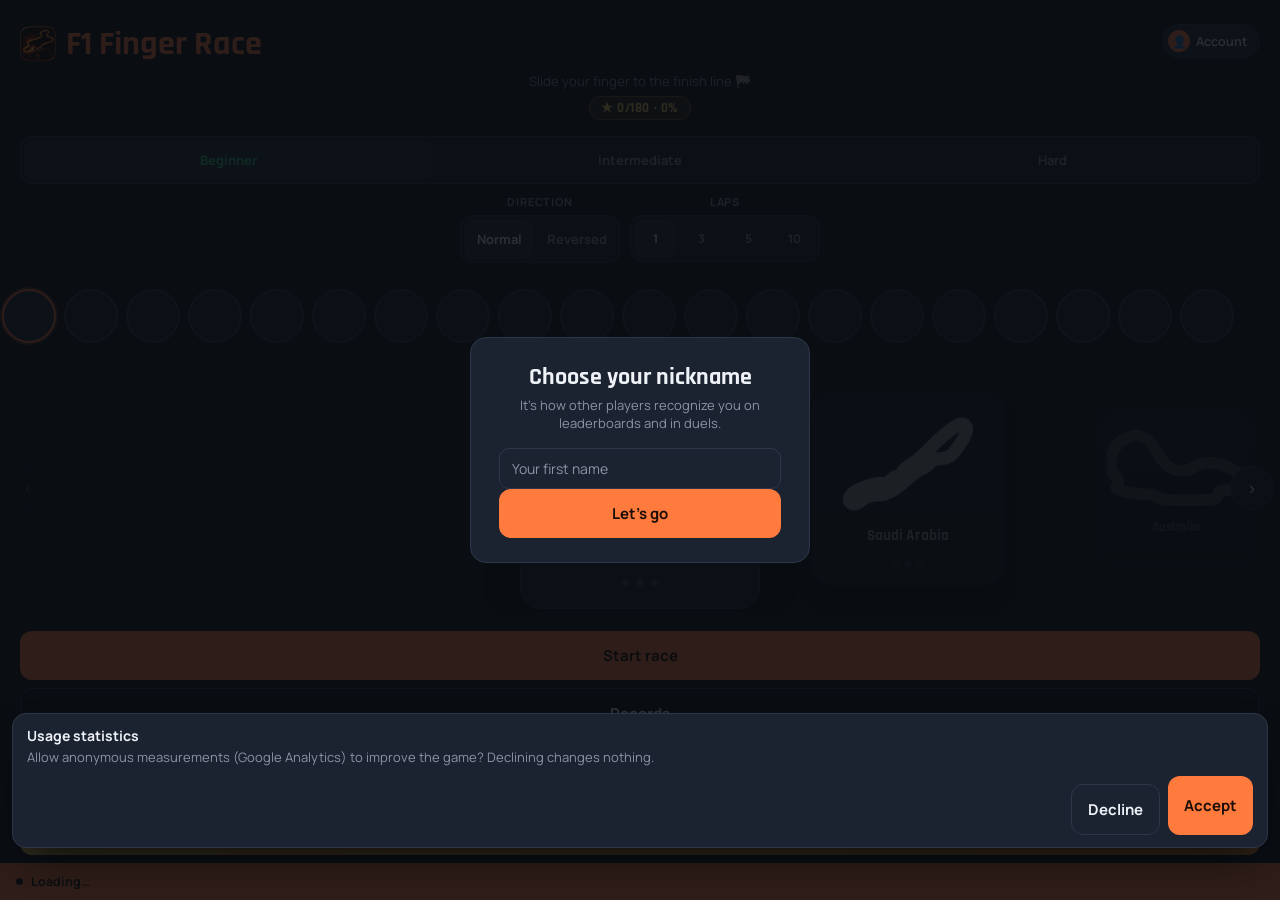
==== index.html @ 9915e4d9 "Add files via upload" ====
<!DOCTYPE html>
<html lang="fr">
<head>
<meta charset="utf-8">
<meta name="viewport" content="width=device-width, initial-scale=1, maximum-scale=1, user-scalable=no, viewport-fit=cover">
<title>F1 Finger Race – Trace les circuits au doigt sans sortir de la piste</title>
<meta name="description" content="Jeu de précision gratuit : trace 20 circuits de Grand Prix au doigt sans sortir de la piste, bats ton record, défie tes amis avec un fantôme et grimpe au classement de la semaine. Jouable dans le navigateur, installable comme une appli.">
<link rel="canonical" href="https://julien67890.github.io/F1-Finger-Race/">
<link rel="preconnect" href="https://fonts.googleapis.com">
<link rel="preconnect" href="https://fonts.gstatic.com" crossorigin>
<link rel="preconnect" href="https://www.gstatic.com">
<link rel="preconnect" href="https://firestore.googleapis.com">
<!-- Aperçus de lien (RCS/SMS, WhatsApp, iMessage, réseaux sociaux...) : sans ces balises, chaque
     appli devine elle-même une image, ce qui peut piocher une ancienne icône mise en cache
     ailleurs plutôt que la version actuelle. Le lien vers icon-512.png doit être une URL absolue
     (pas relative) : la plupart des crawlers de prévisualisation ignorent les chemins relatifs. -->
<meta property="og:title" content="F1 Finger Race">
<meta property="og:description" content="Trace les circuits F1 au doigt sans sortir de la piste. Défie tes amis !">
<meta property="og:image" content="https://julien67890.github.io/F1-Finger-Race/og-image.png">
<meta property="og:image:width" content="1200">
<meta property="og:image:height" content="630">
<meta property="og:url" content="https://julien67890.github.io/F1-Finger-Race/">
<meta property="og:type" content="website">
<meta name="twitter:card" content="summary_large_image">
<meta name="twitter:title" content="F1 Finger Race">
<meta name="twitter:description" content="Trace les circuits F1 au doigt sans sortir de la piste. Défie tes amis !">
<meta name="twitter:image" content="https://julien67890.github.io/F1-Finger-Race/og-image.png">
<script type="application/ld+json">
{"@context":"https://schema.org","@type":"VideoGame","name":"F1 Finger Race","url":"https://julien67890.github.io/F1-Finger-Race/","applicationCategory":"GameApplication","genre":["Arcade","Skill"],"operatingSystem":"Web, Android","gamePlatform":["Web browser","Android"],"inLanguage":["fr","en","es","pt","de","it","nl","ar","ja","zh","id"],"offers":{"@type":"Offer","price":"0","priceCurrency":"EUR"},"description":"Trace 20 circuits de Grand Prix au doigt sans sortir de la piste. Défis entre amis, fantôme, classement hebdomadaire.","image":"https://julien67890.github.io/F1-Finger-Race/og-image.png"}
</script>
<!-- Web App Manifest : permet d'installer le jeu ("Ajouter à l'écran d'accueil") pour qu'il
     se lance en plein écran, sans barre d'adresse ni barre de statut. Le fichier manifest.json
     et les deux icônes doivent être uploadés dans le même dossier que cette page. -->
<link rel="manifest" href="manifest.json">
<meta name="theme-color" content="#0e131a">
<link rel="icon" href="icon-192.png">
<link rel="apple-touch-icon" href="apple-touch-icon.png">
<meta name="mobile-web-app-capable" content="yes">
<meta name="apple-mobile-web-app-capable" content="yes">
<meta name="apple-mobile-web-app-status-bar-style" content="black-translucent">
<meta name="apple-mobile-web-app-title" content="F1 Finger Race">
<link rel="stylesheet" href="https://fonts.googleapis.com/css2?family=Rajdhani:wght@500;600;700&family=Manrope:wght@400;500;600;700&display=swap">
<!-- Les drapeaux des circuits sont des émojis Unicode (🇲🇨, 🇯🇵...), pas des images — sur
     Windows, Chrome/Edge n'a pas de police couleur pour ces émojis précis (Microsoft les exclut
     volontairement de Segoe UI Emoji) et affiche à la place les deux lettres du code pays
     ("MC", "JP"...) au lieu du drapeau. Android/iOS/macOS ont cette police et affichent le vrai
     drapeau normalement. Ce polyfill détecte ce cas précis et ne charge une police de secours
     (juste les drapeaux, ~77 Ko) que sur les navigateurs qui en ont besoin — rien n'est
     téléchargé en plus pour les autres. -->
<script type="module">
  import { polyfillCountryFlagEmojis } from "https://cdn.jsdelivr.net/npm/country-flag-emoji-polyfill@0.1.10/dist/index.mjs";
  polyfillCountryFlagEmojis();
</script>
<link rel="stylesheet" href="app.css">
</head>
<body>

<div id="app">
  <section id="screenMenu" class="screen menu-screen">
    <div class="menu-head">
      <div class="menu-head-top">
        <div class="menu-head-titles">
          <img class="app-logo" src="icon-192.png" alt="F1 Finger Race" width="36" height="36">
          <h1>F1 Finger Race</h1>
        </div>
        <button class="account-chip" id="accountChip" type="button" title="Mon compte" data-i18n-title="account_title">
          <span class="account-avatar" id="accountAvatar">👤</span>
          <span class="account-name" id="accountChipName">Compte</span>
        </button>
      </div>
      <p class="lede" data-i18n-html="slogan">Glisse ton doigt jusqu’à la ligne d’arrivée <span class="lede-icon">🏁</span></p>
      <div class="notif-stack" id="notifStack" hidden></div>
      <div class="progress-row">
        <span class="progress-chip" id="completionChip">★ 0/180 · 0 %</span>
        <span class="progress-chip streak" id="streakChip" hidden></span>
      </div>

      <div class="difficulty-picker">
        <div class="seg" id="difficultySeg">
          <button class="seg-btn active" data-diff="debutant" data-i18n="diff_debutant">Débutant</button>
          <button class="seg-btn" data-diff="intermediaire" data-i18n="diff_intermediaire">Intermédiaire</button>
          <button class="seg-btn" data-diff="difficile" data-i18n="diff_difficile">Difficile</button>
        </div>
      </div>

      <div class="settings-row">
        <div class="difficulty-picker">
          <span class="difficulty-label" data-i18n="label_sens">Sens</span>
          <div class="seg" id="directionSeg">
            <button class="seg-btn active" data-dir="normal" data-i18n="dir_normal">Normal</button>
            <button class="seg-btn" data-dir="inverse" data-i18n="dir_inverse">Inversé</button>
          </div>
        </div>
        <div class="difficulty-picker laps-picker">
          <span class="difficulty-label" data-i18n="label_tours">Tours</span>
          <div class="seg" id="lapsSeg">
            <button class="seg-btn active" data-laps="1">1</button>
            <button class="seg-btn" data-laps="3">3</button>
            <button class="seg-btn" data-laps="5">5</button>
            <button class="seg-btn" data-laps="10">10</button>
          </div>
        </div>
      </div>
    </div>

    <div class="flag-rail" id="flagRail"></div>

    <div class="carousel-wrap">
      <button class="carousel-nav prev" id="navPrev">&#8249;</button>
      <div class="carousel-viewport" id="carouselViewport">
        <div class="carousel-track" id="carouselTrack"></div>
      </div>
      <button class="carousel-nav next" id="navNext">&#8250;</button>
    </div>

    <div class="menu-foot">
      <button class="cta" id="launchBtn" data-i18n="launch_race">Lancer la course</button>
      <button class="cta ghost" id="historyBtn" data-i18n="records_btn">Records</button>
      <button class="cta ghost" id="challengeBtn" title="Voir mes défis" data-i18n="challenges_btn" data-i18n-title="challenges_title_attr">Défis</button>
      <button class="cta daily" id="dailyBtn" data-i18n="daily_btn">🗓️ Défi du jour</button>
    </div>

    <div class="live-ticker" id="liveTicker">
      <span class="ticker-dot"></span>
      <span class="ticker-text" id="tickerText"><span class="ticker-text-inner" id="tickerTextInner" data-i18n="ticker_loading">Chargement…</span></span>
    </div>

    <div class="overlay" id="dailyOverlay">
      <div class="result-card">
        <h2 data-i18n="daily_title">Défi du jour</h2>
        <div class="sub" id="dailySub"></div>
        <div class="best-note" id="dailyDone" hidden></div>
        <button class="cta" id="dailyPlayBtn" data-i18n="daily_play_btn">Jouer ma tentative</button>
        <div class="history-list">
          <div class="history-title" data-i18n="daily_leaderboard_title">Classement du jour</div>
          <div id="dailyLeaderboardList"></div>
        </div>
        <button class="cta ghost" id="closeDailyBtn" data-i18n="close">Fermer</button>
      </div>
    </div>

    <div class="overlay" id="historyOverlay">
      <div class="result-card">
        <h2 id="historyTitle" data-i18n="history_title">Historique</h2>
        <div class="sub" id="historySub"></div>
        <div class="history-list" id="menuHistoryList"></div>
        <div class="history-list" id="leaderboardSection">
          <div class="history-title" data-i18n="leaderboard_title">Meilleur temps</div>
          <div id="leaderboardList"></div>
        </div>
        <div class="history-list" id="championsSection">
          <div class="history-title" data-i18n="champions_title">Meilleurs joueurs</div>
          <div id="championsList"></div>
        </div>
        <button class="cta ghost" id="closeHistoryBtn" data-i18n="close">Fermer</button>
      </div>
    </div>
  </section>

  <section id="screenDuel" class="screen duel-screen" hidden>
    <div class="duel-screen-head">
      <button class="hud-btn" id="duelBackBtn" title="Retour au menu" data-i18n-title="back_to_menu_title">&larr;</button>
      <h2 data-i18n="challenges_btn">Défis</h2>
    </div>

    <div class="duel-screen-body">
      <div class="duel-panel" id="duelPanel" hidden>
        <div class="duel-panel-head">
          <span class="duel-flag" id="duelFlag"></span>
          <div>
            <div class="duel-title" id="duelTitle"></div>
            <div class="duel-sub" id="duelSub"></div>
            <span class="duel-tag" id="duelTag"></span>
          </div>
          <button class="duel-close" id="duelCloseBtn" type="button" title="Quitter ce défi" data-i18n-title="duel_quit_title">✕</button>
        </div>
        <div class="duel-participants" id="duelParticipants"></div>
        <button class="cta duel-play-btn" id="duelPlayBtn" type="button" data-i18n="launch_race">Lancer la course</button>
        <button class="cta duel-play-btn" id="duelRematchBtn" type="button" hidden>Relancer un défi</button>
        <div class="duel-actions">
          <button class="cta ghost small" id="duelCopyBtn" type="button" data-i18n="duel_share_btn">Partager le défi</button>
          <button class="cta ghost small" id="duelDeleteBtn" type="button" hidden data-i18n="duel_delete_btn">🗑️ Supprimer</button>
          <button class="cta ghost small" id="duelReplayBtn" type="button" hidden data-i18n="duel_replay_btn">Revoir en fantôme</button>
          <button class="cta ghost small" id="duelRefreshBtn" type="button" title="Recharger ce défi" data-i18n-title="duel_refresh_title" data-i18n="duel_refresh_btn">🔄 Actualiser</button>
        </div>
        <div class="duel-link-fallback" id="duelLinkFallback" hidden>
          <input type="text" id="duelLinkInput" readonly>
        </div>
      </div>

      <div class="duel-empty" id="duelEmpty">
        <p class="duel-empty-text" id="duelEmptyText"></p>
        <button class="cta" id="duelCreateBtn" type="button" data-i18n="duel_create_friend">Défier un ami sur ce circuit</button>
        <button class="cta ghost" id="duelCreatePublicBtn" type="button" data-i18n="duel_create_public">Défier un adversaire (public)</button>
        <p class="duel-empty-sub" data-i18n="duel_empty_sub">« Défier un ami » : lien privé à partager toi-même. « Défier un adversaire » : visible de tous les joueurs sur ce circuit, n'importe qui peut le relever.</p>
      </div>

      <div class="duel-history" id="publicDuelSection" hidden>
        <div class="duel-history-title-row">
          <div class="duel-history-title section-public" data-i18n="public_duels_title">🌍 Défis publics</div>
          <div class="duel-history-filters">
            <select class="public-duel-filter" id="publicDuelFilter"></select>
            <select class="public-duel-filter" id="publicDuelStatusFilter">
              <option value="open" data-i18n="filter_open">Ouverts</option>
              <option value="done" data-i18n="filter_done">Déjà réalisés</option>
              <option value="all" data-i18n="filter_all">Tous</option>
            </select>
          </div>
        </div>
        <div id="publicDuelList"></div>
      </div>

      <div class="duel-history" id="duelToPlaySection" hidden>
        <div class="duel-history-title section-toplay" data-i18n="duels_toplay_title">⏳ Défis à relever</div>
        <div id="duelToPlayList"></div>
      </div>

      <div class="duel-history" id="duelHistorySection" hidden>
        <div class="duel-history-title section-done" data-i18n="duels_done_title">✅ Défis réalisés</div>
        <div id="duelHistoryList"></div>
      </div>
    </div>
  </section>

  <section id="screenRace" class="screen race-screen" hidden>
    <canvas id="view"></canvas>
    <canvas id="mask" style="display:none;"></canvas>

    <div class="race-hud" id="raceHud">
      <button class="hud-btn" id="backBtn" title="Retour au menu" data-i18n-title="back_to_menu_title">&larr;</button>
      <div class="hud-chip" id="hudCountryChip"></div>
      <div class="hud-chip" id="hudTime">0.00 s</div>
      <div class="hud-chip" id="hudPenChip">+0.00 s</div>
      <div class="hud-chip" id="hudLapChip" hidden></div>
    </div>

    <div class="start-hint" id="startHint" data-i18n-html="start_hint_html">👆 Pose le doigt sur la ligne <strong>DÉPART / ARRIVÉE</strong> et reste immobile jusqu’à ce que les feux s’éteignent</div>

    <div class="flash" id="flash"></div>
    <div class="banner" id="banner"></div>
    <div class="split-flash" id="splitFlash"></div>

    <div class="lights" id="lights">
      <div class="light"></div><div class="light"></div><div class="light"></div><div class="light"></div><div class="light"></div>
    </div>

    <div class="overlay" id="overlay">
      <div class="result-card">
        <h2 id="resultTitle">Résultat</h2>
        <div class="sub" id="resultSub"></div>
        <div id="resultBody"></div>
        <div class="best-note" id="bestNote"></div>
        <button class="cta ghost" id="viewRunBtn" hidden data-i18n="view_run_btn">Voir ma course</button>
        <div class="duel-panel duel-result-panel" id="duelResultPanel" hidden>
          <div class="duel-verdict" id="duelResultVerdict" hidden></div>
          <div class="duel-participants" id="duelResultParticipants"></div>
          <div class="duel-actions">
            <button class="cta ghost small" id="duelResultCopyBtn" type="button" data-i18n="duel_share_result_btn">Partager le résultat</button>
            <button class="cta ghost small" id="duelResultReplayBtn" type="button" hidden data-i18n="duel_replay_btn">Revoir en fantôme</button>
          </div>
        </div>
        <button class="cta ghost" id="challengeResultBtn" hidden data-i18n="challenge_result_btn">Défier un ami avec ce temps</button>
        <div class="history-list" id="historyList" hidden></div>
        <button class="cta" id="retryBtn" data-i18n="retry_btn">Recommencer</button>
        <button class="cta ghost" id="menuBtn">Changer de circuit</button>
      </div>
    </div>

    <button class="hud-btn review-back" id="reviewBackBtn" title="Retour au résultat" hidden data-i18n-title="review_back_title">&larr;</button>

    <div class="replay-hud" id="replayHud" hidden>
      <div class="replay-title" id="replayTitle">Rejeu du défi</div>
      <div class="replay-scroll" id="replayScroll">
        <div id="replayRows"></div>
      </div>
      <button class="cta ghost" id="replayAgainBtn" type="button" data-i18n="replay_again_btn">🔁 Rejouer la lecture</button>
      <button class="cta ghost" id="replayCloseBtn" type="button" data-i18n="replay_close_btn">Fermer le rejeu</button>
    </div>
    <div id="replayCars"></div>
  </section>

  <!-- Porte d'entrée pseudo : affichée une seule fois, au tout premier lancement (aucun pseudo
       en localStorage et pas de session déjà connectée), pour ne plus avoir de courses
       enregistrées sous "Joueur" par défaut. Volontairement minimale (juste un pseudo, pas de
       compte complet) et sans bouton de fermeture : contrairement aux autres overlays, elle ne
       se ferme que par une saisie valide (voir confirmPseudoGate()) ou si l'utilisateur s'avère
       déjà connecté (voir le écouteur onAuthStateChanged). -->
  <div class="overlay" id="pseudoGateOverlay">
    <div class="result-card">
      <h2 data-i18n="pseudo_gate_title">Choisis ton pseudo</h2>
      <div class="sub" data-i18n="pseudo_gate_body">Il sert à te reconnaître dans les classements et les défis entre amis.</div>
      <div class="player-name-row">
        <input type="text" id="pseudoGateInput" placeholder="Ton prénom" maxlength="18" autocomplete="off" data-i18n-placeholder="placeholder_firstname">
      </div>
      <button class="cta" id="pseudoGateConfirmBtn" type="button" data-i18n="pseudo_gate_confirm_btn">C'est parti</button>
    </div>
  </div>

  <div class="overlay" id="accountOverlay">
    <div class="result-card">
      <h2 data-i18n="account_title">Mon compte</h2>

      <button class="cta ghost" id="accountLangBtn" type="button">🌐 <span data-i18n="choose_language">Choisir la langue</span></button>
      <button class="cta ghost" id="settingsBtn" type="button">⚙️ <span data-i18n="settings_btn">Réglages</span></button>
      <button class="cta ghost" id="installBtn" type="button" hidden data-i18n="install_btn">📲 Installer l’application</button>

      <div id="accountSignedOut">
        <div class="sub" data-i18n="account_intro">Ton prénom sert au classement dans les défis entre amis. Connecte-toi pour le retrouver sur tous tes appareils.</div>
        <div class="player-name-row">
          <input type="text" id="playerNameInput" placeholder="Ton prénom" maxlength="18" autocomplete="off" data-i18n-placeholder="placeholder_firstname">
        </div>

        <div class="account-auth">
          <button class="cta ghost" id="googleSignInBtn" type="button" data-i18n="google_signin">🔵 Continuer avec Google</button>
          <div class="account-divider"><span data-i18n="or_email">ou par e-mail</span></div>
          <input type="email" id="authEmailInput" class="account-input" placeholder="E-mail" autocomplete="email" data-i18n-placeholder="placeholder_email">
          <input type="password" id="authPasswordInput" class="account-input" placeholder="Mot de passe (6 caractères min.)" autocomplete="current-password" data-i18n-placeholder="placeholder_password">
          <div class="account-auth-buttons">
            <button class="cta ghost small" id="emailSignInBtn" type="button" data-i18n="signin_btn">Se connecter</button>
            <button class="cta ghost small" id="emailSignUpBtn" type="button" data-i18n="signup_btn">Créer un compte</button>
          </div>
          <div class="account-auth-error" id="accountAuthError" hidden></div>
        </div>
      </div>

      <div id="accountSignedIn" hidden>
        <div class="account-signed-in-row">
          <div class="account-avatar-lg" id="accountAvatarLg"></div>
          <div class="account-signed-in-text">
            <div class="account-signed-in-name" id="accountSignedInName"></div>
            <div class="account-signed-in-email" id="accountSignedInEmail"></div>
          </div>
        </div>
        <div class="account-pseudo-row">
          <input type="text" id="pseudoInput" class="account-input" placeholder="Pseudo affiché dans les défis" maxlength="18" autocomplete="off" data-i18n-placeholder="placeholder_pseudo">
          <button class="cta ghost small" id="savePseudoBtn" type="button" data-i18n="save_pseudo_btn">Enregistrer le pseudo</button>
        </div>
        <button class="cta ghost" id="signOutBtn" type="button" data-i18n="signout_btn">Se déconnecter</button>
      </div>

      <!-- Exigence du Play Store (et du RGPD) : la politique de confidentialité doit être
           atteignable depuis l'appli elle-même, pas seulement via une URL connue de Julien.
           privacy.html est déployé à côté de index.html, d'où le lien relatif. -->
      <button class="cta" id="closeAccountBtn" data-i18n="close">Fermer</button>

      <a class="account-privacy-link" id="privacyPolicyLink" href="privacy.html" target="_blank" rel="noopener" data-i18n="privacy_policy_link">Politique de confidentialité</a>
    </div>
  </div>

  <div class="overlay" id="settingsOverlay">
    <div class="result-card">
      <h2 data-i18n="settings_title">Réglages</h2>
      <label class="setting-row"><span data-i18n="settings_sound">Sons et moteur</span><input type="checkbox" id="set_sound" class="switch"></label>
      <label class="setting-row"><span data-i18n="settings_vibration">Vibrations</span><input type="checkbox" id="set_vibration" class="switch"></label>
      <label class="setting-row"><span data-i18n="settings_lefty">Mode gaucher (HUD inversé)</span><input type="checkbox" id="set_lefty" class="switch"></label>
      <button class="cta" id="closeSettingsBtn" data-i18n="close">Fermer</button>
    </div>
  </div>

  <div class="consent-banner" id="consentBanner" hidden>
    <div class="consent-text"><strong data-i18n="consent_title">Statistiques d’utilisation</strong><span data-i18n="consent_body">Autoriser des mesures anonymes (Google Analytics) pour améliorer le jeu ? Refuser ne limite rien.</span></div>
    <div class="consent-actions">
      <button class="cta ghost small" id="consentDecline" type="button" data-i18n="consent_decline">Refuser</button>
      <button class="cta small" id="consentAccept" type="button" data-i18n="consent_accept">Accepter</button>
    </div>
  </div>

  <div class="toast" id="toast"></div>
  <div class="finish-flag" id="finishFlag"></div>

  <div class="overlay" id="langOverlay">
    <div class="result-card">
      <h2 data-i18n="choose_language">Choisir la langue</h2>
      <div class="lang-list" id="langList"></div>
      <button class="cta ghost" id="closeLangBtn" data-i18n="close">Fermer</button>
    </div>
  </div>
</div>

<div class="car-sprite" id="carSprite">
  <div class="body"></div>
  <div class="glass"></div>
</div>

<div class="car-sprite ghost-sprite" id="ghostSprite">
  <div class="body"></div>
  <div class="glass"></div>
</div>

<div class="next-cp-pulse" id="nextCpPulse"></div>

<!-- Firebase (compte + défis partagés) — SDK "compat" pour rester en scripts classiques,
     sans étape de build. Chargé avant le script du jeu : firebase.initializeApp() a déjà
     tourné quand le script principal s'exécute. Si un bloqueur de script ou une coupure
     réseau empêche ce chargement, le jeu continue de fonctionner en solo (voir plus bas :
     tout ce qui touche à Firebase vérifie sa présence avant de s'en servir). -->
<script src="https://www.gstatic.com/firebasejs/10.14.1/firebase-app-compat.js"></script>
<script src="https://www.gstatic.com/firebasejs/10.14.1/firebase-auth-compat.js"></script>
<script src="https://www.gstatic.com/firebasejs/10.14.1/firebase-firestore-compat.js"></script>
<script src="https://www.gstatic.com/firebasejs/10.14.1/firebase-analytics-compat.js"></script>
<script src="https://www.gstatic.com/firebasejs/10.14.1/firebase-app-check-compat.js"></script>
<script>
  if (typeof firebase !== 'undefined') {
    firebase.initializeApp({
      apiKey: "AIzaSyDizcAQw5w2d-C7WBEiGz2x4M_AzrSuMC4",
      authDomain: "f1-finger-race.firebaseapp.com",
      projectId: "f1-finger-race",
      storageBucket: "f1-finger-race.firebasestorage.app",
      messagingSenderId: "268367210331",
      appId: "1:268367210331:web:5ee262b17201477b2f5c7e",
      measurementId: "G-0WPB9KXWZQ"
    });
    // App Check : chaque requête Firestore doit être signée par un jeton reCAPTCHA v3 obtenu
    // par CE site — les scripts lancés depuis la console ou les appels REST bruts sont refusés
    // dès que l'application ("Enforce") est activée dans la console Firebase. Tant que la clé
    // ci-dessous vaut le texte de remplacement, App Check reste inactif et tout fonctionne
    // comme avant (voir A-FAIRE.txt, étape 3).
    const APP_CHECK_SITE_KEY = 'REMPLACER_PAR_LA_CLE_SITE_RECAPTCHA_V3';
    try {
      if (typeof firebase.appCheck === 'function' && APP_CHECK_SITE_KEY.indexOf('REMPLACER') === -1) {
        firebase.appCheck().activate(new firebase.appCheck.ReCaptchaV3Provider(APP_CHECK_SITE_KEY), true);
        console.log('[F1 Finger Race] App Check actif.');
      } else {
        // Tant que la clé n'est pas renseignée, Firestore reste ouvert aux appels REST bruts et
        // aux scripts lancés depuis la console : n'importe qui peut écrire un temps fantaisiste
        // dans le classement. Ce n'est pas un bug du code, mais une étape de configuration
        // restée en plan — d'où cet avertissement bien visible plutôt qu'un silence total.
        console.warn('[F1 Finger Race] App Check INACTIF : APP_CHECK_SITE_KEY n\'est pas renseignée. ' +
          'Le classement partagé n\'est pas protégé contre les écritures hors application.');
      }
    } catch (e) {
      console.error('Firebase App Check : activation impossible', e);
    }
    // Analytics n'est PLUS démarré ici : il ne l'est qu'après le consentement du joueur (voir
    // la bannière #consentBanner et initAnalyticsIfConsented() dans le script principal).
  }
</script>

<script>
(function () {
  "use strict";

  // Étiquette de build : change à chaque envoi. Utile pour vérifier depuis F12 > Console que
  // le navigateur charge bien la dernière version du fichier, et pas une copie en cache.
  const BUILD_TAG = '2026-09-05-features';
  console.log('[F1 Finger Race] build ' + BUILD_TAG);

  const PENALTY_SECONDS = 2;      // pénalité fixe par sortie de piste
  const OFF_TRACK_FACTOR = 2;     // + chaque seconde passée hors piste compte double
  // Effet "caravane" demandé par Julien : la voiture suit le doigt avec un léger retard
  // constant au lieu de coller pile dessus (CARAVAN_LAG_MS), et se détache complètement du
  // doigt — reste immobile — pendant PENALTY_SECONDS à chaque sortie de piste, avant un court
  // rattrapage en douceur (CARAVAN_CATCHUP_MS) vers sa position "à la remorque" habituelle.
  // Ça ne touche QUE l'affichage : le tracé enregistré (telemetry/offFlags), la détection de
  // sortie de piste et le calcul du temps de pénalité (penaltyTotal()) sont inchangés — la
  // voiture peut sembler "en retard" à l'écran, le chrono et l'anti-triche suivent toujours le
  // doigt en temps réel.
  const CARAVAN_LAG_MS = 180;
  const CARAVAN_CATCHUP_MS = 280;
  const SAMPLE_STEP = 3;          // unités logiques entre deux tests hors-piste sur un segment
  const MAX_CONTENT_CSS_W = 430;  // largeur CSS max du circuit : même difficulté physique sur tablette
  const RACES_COL = 'races_v2';
  const RECORD_EVENTS_COL = 'record_events_v2';
  const DAILY_COL = 'daily';
  const CHAMPIONS_COL = 'weekly_champions';
  // Un seul document permanent désormais (Julien : plus de remise à zéro hebdomadaire) — le
  // nom du champ et de la collection garde son nom historique "weekly_champions" pour éviter
  // de toucher aux règles Firestore plus que nécessaire, mais il n'y a plus qu'UN document,
  // jamais recréé par semaine.
  const CHAMPIONS_DOC_ID = 'global';
  // Réglages de consommation du quota Firestore (plan gratuit : 50 000 lectures/jour partagées
  // par TOUS les joueurs). Aucun n'est perceptible par le joueur, mais ensemble ils divisent la
  // consommation par ~3 : voir le détail dans A-FAIRE.txt.
  const LEADER_GAP_CACHE_MS = 5 * 60000;
  const TRENDING_CACHE_MS = 10 * 60000;
  const TICKER_POLL_MS = 5 * 60000;
  const LEADERBOARD_FETCH = 40;   // suffit largement : on n'affiche que 20 lignes après déduplication
  const CIRCUIT_LENGTH = {"bahrein":2450,"arabie_saoudite":1659,"australie":2245,"japon":2242,"monaco":2022,"canada":1677,"espagne":2889,"autriche":2355,"royaume_uni":2204,"hongrie":1801,"belgique":2353,"pays_bas":2181,"monza":1983,"azerbaidjan":1783,"singapour":2277,"etats_unis":2074,"mexique":2026,"bresil":2771,"las_vegas":2268,"emirats":2583};
  // Vitesse (unités logiques/s) à tenir pour la 3e étoile, par difficulté — à ajuster après
  // quelques semaines de données réelles (voir A-FAIRE.txt).
  const STAR_SPEED = { debutant: 230, intermediaire: 190, difficile: 150 };
  const START_RADIUS = 46;
  const FINISH_RADIUS = 46;
  const FALSE_START_MOVE = 30;
  const LOGICAL_W = 1000, LOGICAL_H = 600;

  // ==================== Internationalisation (i18n) ====================
  // Toutes les langues sont embarquées dans ce même fichier (pas de fichier JSON séparé à
  // charger) : poids ajouté négligeable face au reste du fichier, zéro requête réseau en plus,
  // et le service worker n'a rien de plus à gérer. t(clé, variables) cherche la traduction dans
  // la langue active, puis retombe sur l'anglais, puis sur le français, et enfin sur la clé
  // elle-même — jamais d'erreur ni de texte vide même si une traduction manque quelque part.
  const SUPPORTED_LANGS = ["fr", "en", "es", "pt", "de", "it", "nl", "ar", "ja", "zh", "id"];

  const LANG_META = {
    fr: { label: "Français", flag: "🇫🇷", locale: "fr-FR", rtl: false },
    en: { label: "English", flag: "🇬🇧", locale: "en-GB", rtl: false },
    es: { label: "Español", flag: "🇪🇸", locale: "es-ES", rtl: false },
    pt: { label: "Português", flag: "🇧🇷", locale: "pt-BR", rtl: false },
    de: { label: "Deutsch", flag: "🇩🇪", locale: "de-DE", rtl: false },
    it: { label: "Italiano", flag: "🇮🇹", locale: "it-IT", rtl: false },
    nl: { label: "Nederlands", flag: "🇳🇱", locale: "nl-NL", rtl: false },
    ar: { label: "العربية", flag: "🇸🇦", locale: "ar-SA", rtl: true },
    ja: { label: "日本語", flag: "🇯🇵", locale: "ja-JP", rtl: false },
    zh: { label: "中文", flag: "🇨🇳", locale: "zh-CN", rtl: false },
    id: { label: "Bahasa Indonesia", flag: "🇮🇩", locale: "id-ID", rtl: false },
  };

  // Français intégré (langue de secours) ; les autres langues sont chargées à la demande
  // depuis lang/<code>.json — voir loadLang(). Toute nouvelle clé doit être ajoutée ici ET
  // dans chacun des fichiers lang/*.json.
  const STRINGS = { fr: {
    "slogan": "Glisse ton doigt jusqu’à la ligne d’arrivée <span class=\"lede-icon\">🏁</span>",
    "account_title": "Mon compte",
    "privacy_policy_link": "Politique de confidentialité",
    "account_default_name": "Compte",
    "label_sens": "Sens",
    "dir_normal": "Normal",
    "dir_inverse": "Inversé",
    "dir_normal_full": "Sens normal",
    "dir_inverse_full": "Sens inversé",
    "label_tours": "Tours",
    "laps_unit_one": "tour",
    "laps_unit_many": "tours",
    "launch_race": "Lancer la course",
    "records_btn": "Records",
    "challenges_title_attr": "Voir mes défis",
    "challenges_btn": "Défis",
    "ticker_loading": "Chargement…",
    "history_title": "Historique",
    "leaderboard_title": "Meilleur temps",
    "close": "Fermer",
    "choose_language": "Choisir la langue",
    "back_to_menu_title": "Retour au menu",
    "duel_quit_title": "Quitter ce défi",
    "duel_share_btn": "Partager le défi",
    "duel_delete_btn": "🗑️ Supprimer",
    "duel_replay_btn": "Revoir en fantôme",
    "duel_refresh_title": "Recharger ce défi",
    "duel_refresh_btn": "🔄 Actualiser",
    "duel_empty_p": "Aucun défi en cours pour {circuit}.",
    "duel_create_friend": "Défier un ami sur ce circuit",
    "duel_create_public": "Défier un adversaire (public)",
    "duel_empty_sub": "« Défier un ami » : lien privé à partager toi-même. « Défier un adversaire » : visible de tous les joueurs sur ce circuit, n’importe qui peut le relever.",
    "public_duels_title": "🌍 Défis publics",
    "filter_open": "Ouverts",
    "filter_done": "Déjà réalisés",
    "filter_all": "Tous",
    "duels_toplay_title": "⏳ Défis à relever",
    "duels_done_title": "✅ Défis réalisés",
    "duel_play_relever": "Relever le défi",
    "duel_rematch_again": "🔁 Relancer un défi",
    "duel_rematch_revenge": "🔥 Demander une revanche",
    "duel_row_waiting": "Personne n’a encore couru ce défi — lance la course pour poser le premier temps !",
    "duel_loading_title": "Chargement du défi…",
    "duel_title_prefix": "Défi — {circuit}",
    "duel_status_done": "✅ Défi réalisé",
    "duel_status_todo": "🏁 Défi à relever",
    "duel_participants_none": "Aucun temps posé — sois le premier !",
    "duel_participants_one": "{n} participant déjà inscrit",
    "duel_participants_many": "{n} participants déjà inscrits",
    "duel_public_suffix": "{circuit} — Défi public",
    "duel_public_label_bare": "Défi public",
    "duel_public_done_badge": "✅ Réalisé",
    "duel_public_new": "🆕 Nouveau défi public sur {circuit} — sois le premier à le relever !",
    "duel_public_ongoing": "🌍 Défi public en cours sur {circuit} — viens le relever !",
    "loading": "Chargement…",
    "duel_public_none_done": "aucun défi public déjà réalisé",
    "duel_public_none_open": "aucun défi public ouvert",
    "duel_public_none_all": "aucun défi public",
    "duel_public_none_cta": " — lance-toi !",
    "duel_public_index_missing": "Défis publics pas encore activés : un index Firestore doit être créé une fois (lien dans la console du navigateur).",
    "duel_public_load_error": "Impossible de charger les défis publics pour le moment.",
    "duel_delete_tooltip": "Retirer ce défi de la liste",
    "duel_delete_tooltip_confirm": "Retape pour confirmer la suppression",
    "duel_conn_lost": "⚠️ Connexion perdue — appuie sur Actualiser",
    "duel_refresh_fail": "Impossible d’actualiser ce défi ({error}).",
    "duel_load_fail": "Impossible de charger ce défi : la connexion au service de défis est indisponible (vérifie ta connexion internet).",
    "link_copied": "Lien copié !",
    "link_copy_prompt": "Copie ce lien pour défier ton ami :",
    "share_title": "Défi F1 Finger Race",
    "share_text": "Je te défie sur ce circuit dans F1 Finger Race !",
    "duel_create_fail_conn": "Impossible de créer un défi : la connexion au service de défis est indisponible (vérifie ta connexion internet).",
    "duel_create_fail": "Impossible de créer le défi ({error}).",
    "duel_create_public_fail": "Impossible de créer le défi public ({error}).",
    "duel_save_run_fail_conn": "Impossible d’enregistrer ce temps dans un défi : la connexion au service de défis est indisponible (vérifie ta connexion internet).",
    "start_hint_html": "👆 Pose le doigt sur la ligne <strong>DÉPART / ARRIVÉE</strong> et reste immobile jusqu’à ce que les feux s’éteignent",
    "banner_touch_start": "Pose le doigt sur le point blanc DÉPART / ARRIVÉE (D/A)",
    "banner_wait_start": "Reste immobile... départ imminent",
    "banner_in_race": "En course — reste sur la piste",
    "banner_off_track": "Sortie de piste ! +{s} s — continue",
    "banner_lap_progress": "Tour {lap} / {laps} — vas-y !",
    "hud_lap_chip": "Tour {lap} / {laps}",
    "checkpoints_hint": "Passe par tous les points de contrôle oranges avant de {action} !",
    "action_close_lap": "boucler le tour",
    "action_finish": "finir",
    "false_start_moved": "Faux départ — tu as bougé avant l’extinction des feux",
    "false_start_released": "Faux départ — tu as relâché avant l’extinction des feux",
    "lifted_early": "Tu as levé le doigt avant la ligne d’arrivée",
    "lap_done": "Tour {lap} terminé",
    "result_title_finish": "Arrivée !",
    "result_title_fail": "Raté !",
    "result_raw_time": "Temps brut",
    "result_offtrack_count": "Sorties de piste",
    "result_penalties": "Pénalités",
    "result_total": "Total",
    "result_new_best": "🏁 Nouveau meilleur temps !",
    "result_best_time": "Meilleur temps : {time}",
    "view_run_btn": "Voir ma course",
    "challenge_result_btn": "Défier un ami avec ce temps",
    "retry_btn": "Recommencer",
    "change_circuit_btn": "Changer de circuit",
    "back_to_main_menu_btn": "Retour au menu principal",
    "review_back_title": "Retour au résultat",
    "replay_title_duel": "Rejeu du défi",
    "replay_title_solo": "Rejeu de ta course",
    "replay_again_btn": "🔁 Rejouer la lecture",
    "replay_close_btn": "Fermer le rejeu",
    "history_title_prefix": "Historique — {settings}",
    "history_empty": "Aucun temps enregistré avec ces réglages pour le moment. Change la difficulté, le sens ou le nombre de tours ci-dessus pour voir un autre historique.",
    "my_records_title": "Mes records",
    "leaderboard_loading": "Chargement du classement…",
    "leaderboard_index_missing": "Classement pas encore activé : un index Firestore doit être créé une fois (lien dans la console du navigateur).",
    "account_intro": "Ton prénom sert au classement dans les défis entre amis. Connecte-toi pour le retrouver sur tous tes appareils.",
    "placeholder_firstname": "Ton prénom",
    "pseudo_gate_title": "Choisis ton pseudo",
    "pseudo_gate_body": "Il sert à te reconnaître dans les classements et les défis entre amis.",
    "pseudo_gate_confirm_btn": "C'est parti",
    "google_signin": "🔵 Continuer avec Google",
    "or_email": "ou par e-mail",
    "placeholder_email": "E-mail",
    "placeholder_password": "Mot de passe (6 caractères min.)",
    "signin_btn": "Se connecter",
    "signup_btn": "Créer un compte",
    "placeholder_pseudo": "Pseudo affiché dans les défis",
    "save_pseudo_btn": "Enregistrer le pseudo",
    "pseudo_saved": "Pseudo enregistré !",
    "signout_btn": "Se déconnecter",
    "name_prompt": "Ton prénom, pour le classement du défi ?",
    "auth_conn_unavailable": "Connexion indisponible (Firebase non chargé).",
    "auth_err_email_in_use": "Un compte existe déjà avec cet e-mail — essaie de te connecter plutôt.",
    "auth_err_invalid_email": "Adresse e-mail invalide.",
    "auth_err_weak_password": "Le mot de passe doit faire au moins 6 caractères.",
    "auth_err_wrong_password": "Mot de passe incorrect.",
    "auth_err_user_not_found": "Aucun compte avec cet e-mail — crée un compte d’abord.",
    "auth_err_invalid_credential": "E-mail ou mot de passe incorrect.",
    "auth_err_network": "Connexion impossible — vérifie ta connexion internet.",
    "auth_err_generic": "Une erreur est survenue.",
    "ticker_record_beaten": "🏆 {name} vient de battre le record sur {circuit} en {diffIcon} {diffLabel} · {dirIcon} {dirLabel} · 🔁 {laps}{marginPart}{whenPart} !",
    "ticker_you_hold_record": "👑 Tu détiens le record de {circuit} cette semaine !",
    "ticker_gap_to_record": "🎯 Tu es à {gap} du record de {circuit} — file le battre !",
    "ticker_current_record": "🏁 Record actuel sur {circuit} : {time} ({name})",
    "today_at": "aujourd’hui à {time}",
    "yesterday_at": "hier à {time}",
    "unit_day": "j",
    "unit_hour": "h",
    "unit_min": "min",
    "leaderboard_offline": "Classement indisponible hors connexion.",
    "leaderboard_nobody": "Personne n’a encore couru cette combinaison cette semaine.",
    "leaderboard_load_error": "Impossible de charger le classement pour le moment.",
    "default_player_name": "Joueur",
    "hud_duel_suffix": " · Défi",
    "hud_ghost_prefix": " · 👻 {label}",
    "hud_replay_suffix": " · Rejeu",
    "ticker_trending_circuit": "🔥 Circuit tendance cette semaine : {label} ({n} courses)",
    "filter_all_circuits": "Tous les circuits",
    "ghost_your_record": "ton record",
    "ghost_default_label": "Fantôme",
    "time_per_lap_title": "Temps par tour",
    "your_time": "Ton temps : {time}",
    "your_turn": "À toi de jouer !",
    "duel_second_place": " · 2e",
    "badge_public": "🌍 Public",
    "badge_friend": "🔒 Ami",
    "label_you": "Toi",
    "label_opponent": "Adversaire",
    "duel_public_none_scope_all": " pour l’instant",
    "duel_public_none_scope_circuit": " sur ce circuit pour l’instant",
    "duel_share_result_btn": "Partager le résultat",
    "country_bahrein": "Bahreïn",
    "country_arabie_saoudite": "Arabie saoudite",
    "country_australie": "Australie",
    "country_japon": "Japon",
    "country_monaco": "Monaco",
    "country_canada": "Canada",
    "country_espagne": "Espagne",
    "country_autriche": "Autriche",
    "country_royaume_uni": "Royaume-Uni",
    "country_hongrie": "Hongrie",
    "country_belgique": "Belgique",
    "country_pays_bas": "Pays-Bas",
    "country_monza": "Monza",
    "country_azerbaidjan": "Azerbaïdjan",
    "country_singapour": "Singapour",
    "country_etats_unis": "États-Unis",
    "country_mexique": "Mexique",
    "country_bresil": "Brésil",
    "country_las_vegas": "Las Vegas",
    "country_emirats": "Abou Dhabi",
    "diff_debutant": "Débutant",
    "diff_intermediaire": "Intermédiaire",
    "diff_difficile": "Difficile",
    "consent_title": "Statistiques d’utilisation",
    "consent_body": "Autoriser des mesures anonymes (Google Analytics) pour améliorer le jeu ? Refuser ne limite rien.",
    "consent_accept": "Accepter",
    "consent_decline": "Refuser",
    "settings_title": "Réglages",
    "settings_sound": "Sons et moteur",
    "settings_vibration": "Vibrations",
    "settings_lefty": "Mode gaucher (HUD inversé)",
    "settings_btn": "Réglages",
    "install_btn": "📲 Installer l’application",
    "daily_btn": "🗓️ Défi du jour",
    "daily_title": "Défi du jour",
    "daily_sub": "{flag} {circuit} · {diff} · {dir} · 1 tour — même circuit pour tout le monde, une seule tentative.",
    "daily_done": "Ta tentative du jour : {time}. Reviens demain !",
    "daily_leaderboard_title": "Classement du jour",
    "daily_play_btn": "Jouer ma tentative",
    "daily_nobody": "Personne n’a encore joué aujourd’hui. Sois le premier !",
    "daily_hud_suffix": " · Défi du jour",
    "streak_label": "🔥 Série : {n} j",
    "stars_completion": "★ {stars}/{total} · {pct} %",
    "star_target": "Objectif 3 ★ : finir sous {time}",
    "star_hint_clean": "2 ★ : terminer sans sortie de piste",
    "stars_earned": "Étoiles sur ce circuit : {n}/3",
    "result_offtrack_time": "Temps hors piste",
    "name_forbidden": "Ce pseudo n’est pas autorisé.",
    "auth_fill_fields": "Renseigne ton e-mail et ton mot de passe.",
    "auth_need_name": "Choisis d’abord ton prénom ci-dessus.",
    "champions_title": "Meilleurs joueurs",
    "champions_count": "{n} record(s)",
    "champions_empty": "Aucun record posé pour l’instant.",
    "duel_verdict_win": "🏆 Tu remportes le défi de {gap} !",
    "duel_verdict_lose": "{name} te devance de {gap}.",
    "duel_verdict_pending": "Temps enregistré — en attente de ton adversaire.",
    "notif_more": "+{n} autre(s)",
    "notif_duel_won_title": "🏆 Défi remporté !",
    "notif_duel_won_body": "Tu bats {name} de {gap} sur {circuit}.",
    "notif_duel_lost_title": "⚔️ Défi terminé",
    "notif_duel_lost_body": "{name} te devance de {gap} sur {circuit}.",
    "notif_duel_waiting_title": "⚔️ Un défi t’attend",
    "notif_duel_waiting_body": "{name} a posé son temps sur {circuit}. À toi de jouer !",
    "notif_record_lost_title": "💥 Ton record est tombé",
    "notif_record_lost_body": "{name} a repris {circuit} en {time}.",
    "notif_see_duel": "👀 Voir le défi",
    "notif_play_duel": "🏁 Relever le défi",
    "notif_take_back": "🔥 Reprendre le record",
    "duel_save_run_fail": "Impossible d’enregistrer ton temps ({error}).",
    "leaderboard_time_rejected": "temps jugé trop rapide pour ce circuit — reste dans ton historique local",
    "duel_delete_confirm_btn": "Confirmer la suppression",
    "install_thanks": "Merci ! Retrouve l’icône sur ton écran d’accueil."
} };

  const LANG_KEY = 'sur-la-corde:lang';

  function detectInitialLang() {
    try {
      const saved = localStorage.getItem(LANG_KEY);
      if (saved && SUPPORTED_LANGS.indexOf(saved) !== -1) return saved;
    } catch (e) {}
    // navigator.language est du type 'en-US', 'pt-BR', 'fr'... on ne garde que les deux
    // premières lettres pour retrouver une langue supportée, sans distinguer les variantes
    // régionales (pt-BR et pt-PT tombent toutes les deux sur notre 'pt', par exemple).
    try {
      const nav = ((navigator.languages && navigator.languages[0]) || navigator.language || '').toLowerCase();
      const short = nav.slice(0, 2);
      if (SUPPORTED_LANGS.indexOf(short) !== -1) return short;
    } catch (e) {}
    return 'en';
  }

  let currentLang = detectInitialLang();

  // Charge lang/<code>.json (une seule fois par langue, puis mémoire). Le français est intégré.
  function loadLang(lg) {
    if (STRINGS[lg]) return Promise.resolve(STRINGS[lg]);
    return fetch('lang/' + lg + '.json', { cache: 'no-cache' }).then(function (r) {
      if (!r.ok) throw new Error('HTTP ' + r.status);
      return r.json();
    }).then(function (d) {
      STRINGS[lg] = d;
      // t() est censé retomber sur l'anglais avant le français quand une clé manque — mais
      // l'anglais n'était chargé QUE s'il était la langue active, donc ce repli n'existait pas :
      // un joueur japonais tombait directement sur du français. On préchauffe donc l'anglais en
      // arrière-plan dès qu'une autre langue est demandée (le service worker le sert depuis son
      // cache, donc ça ne coûte quasiment rien), sans bloquer l'affichage.
      if (lg !== 'en' && !STRINGS.en) {
        fetch('lang/en.json', { cache: 'no-cache' })
          .then(function (r) { return r.ok ? r.json() : null; })
          .then(function (en) { if (en) STRINGS.en = en; })
          .catch(function () {});
      }
      return d;
    });
  }

  function t(key, vars) {
    let str = (STRINGS[currentLang] && STRINGS[currentLang][key]) ||
      (STRINGS.en && STRINGS.en[key]) || (STRINGS.fr && STRINGS.fr[key]) || key;
    if (vars) {
      Object.keys(vars).forEach(function (k) {
        str = str.split('{' + k + '}').join(vars[k] == null ? '' : vars[k]);
      });
    }
    return str;
  }

  function currentLocale() { return (LANG_META[currentLang] && LANG_META[currentLang].locale) || 'fr-FR'; }

  function countryName(c) { return c ? t('country_' + c.id) : ''; }
  function diffLabel(d) { return d ? t('diff_' + d.id) : ''; }
  function dirLabelFull(dir) { return dir === 'inverse' ? t('dir_inverse_full') : t('dir_normal_full'); }
  function lapsText(n) { return n + ' ' + (n > 1 ? t('laps_unit_many') : t('laps_unit_one')); }

  // Les libellés affichés ("Débutant"...) viennent de STRINGS via diffLabel(d) — voir plus haut —
  // pas d'un champ ici, pour rester traduisibles dans les 11 langues.
  const DIFFICULTIES = [
    { id: 'debutant', factor: 1.45, icon: '🟢' },
    { id: 'intermediaire', factor: 1.0, icon: '🟡' },
    { id: 'difficile', factor: 0.6, icon: '🔴' }
  ];

  const COUNTRIES = [
    { id: 'bahrein', flag: '🇧🇭', width: 54,
      points: [[183,503],[737,530],[776,530],[818,511],[822,496],[806,464],[623,143],[601,136],[573,155],[539,222],[536,254],[561,300],[615,324],[641,347],[655,381],[650,404],[500,402],[495,379],[506,369],[505,357],[414,277],[409,208],[357,174],[288,94],[265,90],[248,105],[235,169],[194,393],[207,443],[178,489]] },
    { id: 'arabie_saoudite', flag: '🇸🇦', width: 48,
      points: [[401,477],[544,351],[607,325],[629,288],[701,284],[741,262],[809,163],[816,110],[781,90],[665,178],[562,289],[477,339],[462,375],[422,382],[384,425],[348,412],[248,443],[188,478],[184,522],[226,530],[282,481]] },
    { id: 'australie', flag: '🇦🇺', width: 52,
      points: [[405,524],[733,519],[765,510],[775,470],[795,453],[875,463],[930,372],[914,344],[776,274],[643,283],[591,327],[529,332],[472,319],[415,275],[341,148],[286,108],[226,96],[116,147],[78,249],[70,322],[126,380],[129,403],[109,435],[125,457],[247,481],[359,481]] },
    { id: 'japon', flag: '🇯🇵', width: 47,
      points: [[838,529],[930,518],[924,425],[884,333],[815,252],[849,206],[791,171],[745,212],[688,171],[607,189],[526,206],[434,171],[330,125],[214,96],[110,91],[70,114],[110,160],[214,189],[330,212],[434,206],[526,206],[584,287],[641,368],[699,449],[768,506]] },
    { id: 'monaco', flag: '🇲🇨', width: 44,
      points: [[583,246],[269,189],[219,250],[183,338],[168,509],[203,530],[245,522],[229,419],[262,367],[266,295],[307,245],[451,300],[565,313],[677,307],[730,277],[832,138],[728,90],[607,153],[594,178],[603,229]] },
    { id: 'canada', flag: '🇨🇦', width: 51,
      points: [[216,174],[416,328],[629,454],[800,530],[826,519],[828,493],[765,450],[692,359],[688,310],[647,245],[553,157],[515,137],[471,151],[405,105],[337,110],[279,90],[188,121],[172,143],[183,174]] },
    { id: 'espagne', flag: '🇪🇸', width: 53,
      points: [[210,443],[861,433],[907,418],[930,381],[930,270],[919,235],[894,214],[792,185],[758,199],[748,235],[764,262],[829,305],[833,322],[811,339],[559,197],[511,187],[470,213],[408,306],[398,357],[380,375],[279,367],[188,309],[202,287],[333,279],[364,257],[378,222],[373,200],[354,182],[282,177],[146,189],[100,217],[73,258],[70,287],[84,324],[171,373],[189,429]] },
    { id: 'autriche', flag: '🇦🇹', width: 54,
      points: [[459,530],[776,443],[826,421],[845,402],[818,304],[805,289],[776,281],[527,288],[487,305],[443,345],[414,347],[360,265],[362,226],[383,213],[493,227],[538,219],[594,173],[598,140],[582,130],[479,125],[299,93],[213,90],[168,95],[155,106],[157,117],[259,228],[335,381],[436,528]] },
    { id: 'royaume_uni', flag: '🇬🇧', width: 56,
      points: [[812,355],[595,171],[558,109],[535,105],[496,117],[445,92],[395,101],[256,90],[213,100],[197,119],[179,282],[196,339],[253,388],[278,393],[297,372],[286,346],[255,335],[248,320],[256,305],[445,162],[461,159],[482,166],[476,189],[461,194],[456,208],[495,296],[478,378],[609,527],[640,530],[666,519],[681,506],[685,471],[815,403],[821,379]] },
    { id: 'hongrie', flag: '🇭🇺', width: 47,
      points: [[311,530],[663,528],[680,522],[690,510],[693,488],[672,464],[679,445],[694,442],[702,428],[710,281],[704,251],[687,237],[627,213],[594,158],[579,144],[562,143],[514,163],[467,128],[455,103],[363,90],[337,94],[322,106],[319,136],[386,192],[423,392],[439,414],[488,437],[490,451],[473,462],[347,468],[298,498],[290,508],[293,521]] },
    { id: 'belgique', flag: '🇧🇪', width: 55,
      points: [[688,90],[440,170],[356,224],[305,243],[190,359],[149,433],[150,452],[175,451],[304,372],[335,380],[401,373],[507,336],[598,378],[649,463],[689,502],[741,530],[781,526],[816,478],[814,457],[744,406],[753,365],[741,342],[620,291],[607,269],[609,236],[630,216],[770,180],[788,187],[823,227],[844,220],[851,200],[778,101],[737,106]] },
    { id: 'pays_bas', flag: '🇳🇱', width: 46,
      points: [[361,110],[256,428],[252,468],[272,509],[317,530],[361,528],[385,519],[396,505],[397,487],[367,369],[376,351],[407,368],[492,325],[552,306],[637,298],[670,307],[673,321],[662,337],[591,363],[578,378],[578,390],[592,407],[625,423],[663,427],[689,422],[748,297],[744,266],[715,239],[616,237],[529,282],[439,277],[352,304],[337,295],[343,281],[381,260],[390,242],[388,199],[411,108],[400,94],[383,90]] },
    { id: 'monza', flag: '🇮🇹', width: 60,
      points: [[396,500],[728,530],[823,526],[868,496],[875,458],[853,436],[533,403],[497,380],[458,372],[321,216],[253,98],[225,90],[145,99],[125,134],[172,260],[185,403],[206,446],[235,475],[281,491],[369,489]] },
    { id: 'azerbaidjan', flag: '🇦🇿', width: 47,
      points: [[546,303],[803,220],[774,106],[749,90],[575,147],[581,198],[526,223],[477,295],[460,239],[406,197],[338,211],[247,250],[202,343],[197,447],[315,527],[338,530],[388,459],[469,395],[501,331]] },
    { id: 'singapour', flag: '🇸🇬', width: 45,
      points: [[844,360],[814,141],[802,117],[743,90],[731,97],[723,123],[753,252],[740,275],[537,261],[399,182],[376,192],[342,244],[319,244],[268,204],[239,227],[156,373],[162,404],[193,427],[209,469],[273,530],[290,514],[314,382],[340,307],[364,306],[449,365],[649,378],[670,409],[686,416],[814,421],[842,382]] },
    { id: 'etats_unis', flag: '🇺🇸', width: 54,
      points: [[659,147],[401,188],[373,223],[347,233],[384,311],[377,336],[346,354],[309,346],[243,272],[159,304],[127,331],[312,480],[390,530],[401,514],[383,429],[459,371],[478,337],[510,316],[535,262],[556,253],[615,272],[656,236],[704,251],[766,236],[869,118],[873,98],[856,90]] },
    { id: 'mexique', flag: '🇲🇽', width: 50,
      points: [[719,90],[166,382],[143,421],[149,462],[167,473],[244,445],[288,483],[454,401],[533,391],[576,413],[652,378],[743,402],[808,520],[823,530],[835,526],[857,464],[819,435],[800,188],[778,130],[744,116]] },
    { id: 'bresil', flag: '🇧🇷', width: 50,
      points: [[291,530],[688,510],[725,498],[735,475],[729,422],[699,363],[469,282],[450,266],[441,240],[448,199],[522,156],[542,166],[535,203],[543,224],[563,235],[585,232],[632,163],[667,136],[682,157],[652,228],[670,277],[727,304],[808,323],[833,320],[844,301],[846,234],[814,170],[747,103],[673,90],[486,112],[178,303],[154,344],[203,389],[200,448],[223,495],[249,517]] },
    { id: 'las_vegas', flag: '🇺🇸', width: 50,
      points: [[402,525],[835,530],[862,484],[859,218],[844,184],[768,115],[741,98],[717,115],[718,142],[745,183],[739,201],[720,215],[428,222],[411,209],[411,154],[399,121],[358,92],[336,90],[269,107],[255,267],[237,288],[159,331],[138,373],[143,417],[306,500]] },
    { id: 'emirats', flag: '🇦🇪', width: 53,
      points: [[901,282],[371,107],[347,144],[291,163],[251,193],[129,345],[70,465],[75,493],[102,513],[135,510],[158,489],[176,369],[215,316],[241,311],[262,321],[284,363],[339,359],[349,340],[340,225],[348,209],[406,177],[427,189],[458,431],[471,446],[589,424],[626,352],[653,336],[779,352],[906,337],[930,318],[926,298]] },
  ];

  const screenMenu = document.getElementById('screenMenu');
  const screenRace = document.getElementById('screenRace');
  const screenDuel = document.getElementById('screenDuel');
  const duelBackBtn = document.getElementById('duelBackBtn');
  const duelEmpty = document.getElementById('duelEmpty');
  const duelCreateBtn = document.getElementById('duelCreateBtn');
  const duelCreatePublicBtn = document.getElementById('duelCreatePublicBtn');
  const publicDuelSection = document.getElementById('publicDuelSection');
  const publicDuelFilter = document.getElementById('publicDuelFilter');
  const publicDuelStatusFilter = document.getElementById('publicDuelStatusFilter');
  const publicDuelList = document.getElementById('publicDuelList');
  // undefined tant que le joueur n'a jamais touché le filtre : le tableau suit alors le circuit
  // actuellement affiché dans le carrousel. Dès qu'il choisit une valeur ("tous" ou un autre
  // circuit précis), ce choix est mémorisé et reste actif même en changeant de circuit.
  let publicDuelFilterCid;
  // 'open' par défaut (défis publics pas encore joués par ce joueur) — sinon le tableau des
  // défis publics grossirait indéfiniment avec ceux déjà réalisés, ce qui était tout l'objet
  // du problème d'ergonomie signalé.
  let publicDuelStatus = 'open';
  const duelToPlaySection = document.getElementById('duelToPlaySection');
  const duelToPlayList = document.getElementById('duelToPlayList');
  const duelHistorySection = document.getElementById('duelHistorySection');
  const duelHistoryList = document.getElementById('duelHistoryList');
  const difficultySeg = document.getElementById('difficultySeg');
  const directionSeg = document.getElementById('directionSeg');
  const lapsSeg = document.getElementById('lapsSeg');
  const carouselViewport = document.getElementById('carouselViewport');
  const carouselTrack = document.getElementById('carouselTrack');
  const flagRail = document.getElementById('flagRail');
  const navPrev = document.getElementById('navPrev');
  const navNext = document.getElementById('navNext');
  const launchBtn = document.getElementById('launchBtn');
  const historyBtn = document.getElementById('historyBtn');
  const historyOverlay = document.getElementById('historyOverlay');
  const historyTitle = document.getElementById('historyTitle');
  const historySub = document.getElementById('historySub');
  const menuHistoryList = document.getElementById('menuHistoryList');
  const leaderboardSection = document.getElementById('leaderboardSection');
  const leaderboardList = document.getElementById('leaderboardList');
  const closeHistoryBtn = document.getElementById('closeHistoryBtn');
  const playerNameInput = document.getElementById('playerNameInput');
  const pseudoGateOverlay = document.getElementById('pseudoGateOverlay');
  const pseudoGateInput = document.getElementById('pseudoGateInput');
  const pseudoGateConfirmBtn = document.getElementById('pseudoGateConfirmBtn');
  const accountChip = document.getElementById('accountChip');
  const accountAvatar = document.getElementById('accountAvatar');
  const accountChipName = document.getElementById('accountChipName');
  const accountOverlay = document.getElementById('accountOverlay');
  const closeAccountBtn = document.getElementById('closeAccountBtn');
  const accountLangBtn = document.getElementById('accountLangBtn');
  const langOverlay = document.getElementById('langOverlay');
  const langList = document.getElementById('langList');
  const closeLangBtn = document.getElementById('closeLangBtn');
  const duelEmptyText = document.getElementById('duelEmptyText');
  const accountSignedOut = document.getElementById('accountSignedOut');
  const accountSignedIn = document.getElementById('accountSignedIn');
  const googleSignInBtn = document.getElementById('googleSignInBtn');
  const authEmailInput = document.getElementById('authEmailInput');
  const authPasswordInput = document.getElementById('authPasswordInput');
  const emailSignInBtn = document.getElementById('emailSignInBtn');
  const emailSignUpBtn = document.getElementById('emailSignUpBtn');
  const accountAuthError = document.getElementById('accountAuthError');
  const accountAvatarLg = document.getElementById('accountAvatarLg');
  const accountSignedInName = document.getElementById('accountSignedInName');
  const accountSignedInEmail = document.getElementById('accountSignedInEmail');
  const signOutBtn = document.getElementById('signOutBtn');
  const pseudoInput = document.getElementById('pseudoInput');
  const savePseudoBtn = document.getElementById('savePseudoBtn');
  const challengeBtn = document.getElementById('challengeBtn');
  const tickerTextEl = document.getElementById('tickerText');
  const tickerTextInnerEl = document.getElementById('tickerTextInner');
  const duelPanel = document.getElementById('duelPanel');
  const duelFlag = document.getElementById('duelFlag');
  const duelTitle = document.getElementById('duelTitle');
  const duelSub = document.getElementById('duelSub');
  const duelTag = document.getElementById('duelTag');
  const duelCloseBtn = document.getElementById('duelCloseBtn');
  const duelParticipants = document.getElementById('duelParticipants');
  const duelPlayBtn = document.getElementById('duelPlayBtn');
  const duelRematchBtn = document.getElementById('duelRematchBtn');
  const duelCopyBtn = document.getElementById('duelCopyBtn');
  const duelDeleteBtn = document.getElementById('duelDeleteBtn');
  const duelReplayBtn = document.getElementById('duelReplayBtn');
  const duelRefreshBtn = document.getElementById('duelRefreshBtn');
  const duelLinkFallback = document.getElementById('duelLinkFallback');
  const duelLinkInput = document.getElementById('duelLinkInput');

  const view = document.getElementById('view');
  const vctx = view.getContext('2d');
  const mask = document.getElementById('mask');
  const mctx = mask.getContext('2d', { willReadFrequently: true });
  mask.width = LOGICAL_W;
  mask.height = LOGICAL_H;

  const hudCountryChip = document.getElementById('hudCountryChip');
  const hudTime = document.getElementById('hudTime');
  const hudPenChip = document.getElementById('hudPenChip');
  const hudLapChip = document.getElementById('hudLapChip');
  const raceHud = document.getElementById('raceHud');
  const startHintEl = document.getElementById('startHint');
  const splitFlashEl = document.getElementById('splitFlash');
  const banner = document.getElementById('banner');
  const flashEl = document.getElementById('flash');
  const carSprite = document.getElementById('carSprite');
  const ghostSprite = document.getElementById('ghostSprite');
  const nextCpPulseEl = document.getElementById('nextCpPulse');
  const overlay = document.getElementById('overlay');
  const resultTitle = document.getElementById('resultTitle');
  const resultSub = document.getElementById('resultSub');
  const resultBody = document.getElementById('resultBody');
  const bestNote = document.getElementById('bestNote');
  const viewRunBtn = document.getElementById('viewRunBtn');
  const reviewBackBtn = document.getElementById('reviewBackBtn');
  const duelResultPanel = document.getElementById('duelResultPanel');
  const duelResultParticipants = document.getElementById('duelResultParticipants');
  const duelResultCopyBtn = document.getElementById('duelResultCopyBtn');
  const duelResultReplayBtn = document.getElementById('duelResultReplayBtn');
  const challengeResultBtn = document.getElementById('challengeResultBtn');
  const historyList = document.getElementById('historyList');
  const retryBtn = document.getElementById('retryBtn');
  const menuBtn = document.getElementById('menuBtn');
  const backBtn = document.getElementById('backBtn');
  const lightsEl = document.getElementById('lights');
  const lightEls = Array.from(lightsEl.querySelectorAll('.light'));
  const replayHud = document.getElementById('replayHud');
  const replayTitle = document.getElementById('replayTitle');
  const replayRows = document.getElementById('replayRows');
  const replayCloseBtn = document.getElementById('replayCloseBtn');
  const replayAgainBtn = document.getElementById('replayAgainBtn');
  const replayCarsEl = document.getElementById('replayCars');

  let selectedDifficulty = 'debutant';
  let selectedDirection = 'normal';
  let selectedLaps = 1;
  let menuIndex = 0;
  let current = null;      // active country record
  let racePoints = [];     // points for the active run, direction-adjusted
  let checkpoints = [];    // indices into racePoints, one per real corner
  let checkpointAnchors = []; // on-road visual/hit positions, parallel to checkpoints
  let startGate = { pos: [500, 300], ux: 1, uy: 0 }; // on-road start/finish position + tangent
  let centroid = [500, 300];
  let effectiveWidth = 40;
  let scale = 1;
  let viewOffsetX = 0, viewOffsetY = 0;
  let trail = []; // { a, b, ok } segments drawn so far this run, redrawn on every drawScene()

  let state = 'menu';      // menu | ready | countdown | racing | finished | aborted | replay
  let startTime = 0;
  let penalties = 0;      // nombre de sorties de piste
  let offSince = 0;       // performance.now() de la sortie en cours (0 = sur la piste)
  let offTimeMs = 0;      // temps cumulé hors piste des sorties terminées
  let onTrack = true;

  function offTrackSeconds() {
    return (offTimeMs + (offSince ? performance.now() - offSince : 0)) / 1000;
  }
  // Pénalité totale : 2 s par sortie + le temps passé dans l'herbe, compté double. Couper un
  // virage n'est plus jamais rentable, contrairement à l'ancienne pénalité fixe.
  function penaltyTotal() {
    return penalties * PENALTY_SECONDS + offTrackSeconds() * OFF_TRACK_FACTOR;
  }
  function updatePenaltyChip() {
    hudPenChip.textContent = '+' + fmt(penaltyTotal());
    hudPenChip.className = penalties ? 'hud-chip danger' : 'hud-chip';
  }
  let nextCpPtr = 0;
  let currentLap = 1;
  let lapJustCrossed = false;
  let lastPoint = null;
  let heldPoint = null;
  let telemetry = []; // [t, x, y] samples, logical space — toujours enregistré, réutilisé si la course devient un défi
  let offFlags = []; // tableau parallèle à "telemetry" (même index) : 1 = hors piste à cet instant, 0 = sur la piste
  let lastTelemetryPush = 0;
  let ghostTele = null; // tracé rejoué en fantôme pendant la course (adversaire du défi en priorité, sinon meilleur temps perso)
  let ghostLabel = '';  // nom affiché pour ce fantôme ("ton record" ou le prénom de l'adversaire)
  let ghostPenaltyTimesArr = []; // événements de pause du fantôme (temps + durée), voir ghostPenaltyEvents()
  let ghostTime = 0;    // temps total du fantôme (utilisé par le rejeu solo "Voir ma course")
  let ghostOff = null;  // tableau parallèle à ghostTele (hors piste), si connu — absent pour les vieux tracés stockés
  let splits = [];      // temps intermédiaires de la course en cours : { n ou 'lap', lap, t }
  let lastSplits = [];  // copie des splits de la dernière course terminée (pour le rejeu solo)
  let splitFlashTimer = null;

  // Un fantôme (ou une voiture en rejeu) est enregistré sans pénalité "rejouée" dans son
  // tracé (le tracé, c'est juste le doigt qui n'a jamais été mis en pause pendant la vraie
  // course) — mais son temps officiel inclut ses pénalités : PENALTY_SECONDS par sortie, PLUS
  // le temps passé hors piste compté double (voir penaltyTotal()). On marque donc, à l'instant
  // où chaque sortie a été déclenchée, une pause dont la durée est PENALTY_SECONDS + (la durée
  // réelle de CETTE sortie, reconstituée à partir du tracé) × OFF_TRACK_FACTOR — pas juste
  // PENALTY_SECONDS comme avant, qui ignorait la part "temps hors piste" et faisait arriver le
  // fantôme trop tôt puis attendre immobile sur la ligne jusqu'à son vrai temps.

  // Repère, dans le tracé original, chaque sortie de piste et sa durée réelle (début → retour
  // sur la piste), à partir des échantillons enregistrés toutes les ~90 ms pendant la course —
  // une résolution largement suffisante face à des pauses de l'ordre de la seconde.
  function ghostPenaltyEvents(tele, off) {
    const events = [];
    if (!tele || !tele.length || !off || !off.length) return events;
    let wasOff = false;
    let offStart = 0;
    for (let i = 0; i < tele.length; i++) {
      const isOff = !!off[i];
      const t = tele[i][0];
      if (isOff && !wasOff) offStart = t;
      if (!isOff && wasOff) events.push({ t: offStart, freeze: PENALTY_SECONDS + (t - offStart) * OFF_TRACK_FACTOR });
      wasOff = isOff;
    }
    if (wasOff) {
      // Sortie encore en cours au tout dernier échantillon enregistré (rare : franchir la
      // ligne d'arrivée l'instant même où on était hors piste) — on la clôt sur ce dernier point.
      const lastT = tele[tele.length - 1][0];
      events.push({ t: offStart, freeze: PENALTY_SECONDS + (lastT - offStart) * OFF_TRACK_FACTOR });
    }
    return events;
  }

  // Convertit un temps "d'animation" (celui qui s'écoule vraiment pendant le rejeu, ou pendant
  // qu'on regarde le fantôme en course) vers le temps correspondant dans le tracé ORIGINAL —
  // en restant figé à chaque événement de pénalité le temps indiqué par "freeze" avant de
  // reprendre. Sans pénalité connue (vieux tracé enregistré avant l'ajout du tableau "hors
  // piste"), retombe simplement sur le temps d'animation tel quel : le fantôme termine son
  // tracé un peu "en avance" puis reste immobile à l'arrivée jusqu'à son vrai temps total —
  // jamais d'erreur, juste une résolution dégradée sur les très vieux enregistrements.
  function ghostAnimTimeToRawTime(animT, events) {
    let covered = 0;
    let remaining = animT;
    for (let i = 0; i < events.length; i++) {
      const gap = events[i].t - covered;
      if (remaining < gap) return covered + remaining;
      remaining -= gap;
      covered = events[i].t;
      if (remaining < events[i].freeze) return covered;
      remaining -= events[i].freeze;
    }
    return covered + remaining;
  }
  let posBuffer = [];
  let lastCarRenderPos = null;
  let carFreezeUntil = 0;   // performance.now() jusqu'auquel la voiture reste au garage (0 = pas de pénalité en cours)
  let carFreezePos = null;  // position écran où elle reste immobile pendant ce temps
  let carCatchupFrom = null; // point de départ du petit rattrapage juste après la fin du gel
  let carCatchupStartT = 0;
  let rafId = null;
  let countdownTimer = null;
  let countdownAbort = false;

  // ---------------- Firebase (compte + défis partagés) ----------------
  // Les scripts firebase-*-compat sont chargés avant ce script (voir <head>), donc `firebase`
  // est déjà initialisé ici. auth/db restent null si un bloqueur de script ou une coupure
  // réseau a empêché Firebase de se charger — tout le code ci-dessous vérifie leur présence
  // avant de s'en servir, pour que le jeu en solo continue de fonctionner hors-ligne.
  const auth = (typeof firebase !== 'undefined' && firebase.apps.length) ? firebase.auth() : null;
  const db = (typeof firebase !== 'undefined' && firebase.apps.length) ? firebase.firestore() : null;
  console.log('[F1 Finger Race] Firebase SDK chargé :', typeof firebase !== 'undefined', '— auth :', !!auth, '— firestore :', !!db);
  if (auth) {
    auth.onAuthStateChanged(function (u) {
      console.log('[F1 Finger Race] état de connexion :', u ? ('connecté (' + (u.email || u.uid) + ')') : 'invité (non connecté)');
    });
  }

  function getGuestId() {
    try {
      let g = localStorage.getItem('sur-la-corde:guestId');
      if (!g) {
        g = 'g' + Math.random().toString(36).slice(2, 10) + Date.now().toString(36).slice(-4);
        localStorage.setItem('sur-la-corde:guestId', g);
      }
      return g;
    } catch (e) { return 'guest'; }
  }

  // Identifie qui poste un temps dans un défi : l'UID Firebase si connecté, sinon un
  // identifiant invité stable sur cet appareil — pour ne jamais confondre deux joueurs qui
  // auraient tapé le même prénom.
  function currentRunKey() {
    const user = auth && auth.currentUser;
    return (user && user.uid) || getGuestId();
  }

  // Toutes les identités qui sont "moi" sur CET appareil. currentRunKey() sert à ÉCRIRE (une
  // seule clé, celle du moment), mais pour LIRE il faut aussi reconnaître les temps posés avant
  // de se connecter : quand un joueur passe d'invité à un compte Google, currentRunKey() change
  // (guestId -> uid) et tous ses temps déjà posés devenaient orphelins — un défi qu'il venait
  // de courir réaffichait "Défi à relever" avec le bouton "Relever le défi", alors que son nom
  // et son temps s'affichaient juste au-dessus. Le guestId reste propre à l'appareil, donc
  // l'inclure ne risque jamais de confondre deux joueurs différents.
  function playerRunKeys() {
    const user = auth && auth.currentUser;
    const guest = getGuestId();
    return (user && user.uid && user.uid !== guest) ? [user.uid, guest] : [guest];
  }

  function isMyRun(run) {
    return !!run && playerRunKeys().indexOf(run.key) !== -1;
  }

  // ---------------- Classement hebdomadaire (toutes les courses) ----------------
  // Chaque course terminée (solo ou défi) est enregistrée dans Firestore (collection
  // "races"), pour un classement partagé entre tous les joueurs. Comme le projet reste sur
  // le plan Firebase gratuit (pas de Cloud Functions ni de tâche planifiée possible sans
  // passer sur un plan payant), la "remise à zéro" du dimanche 23h59 heure de Paris n'efface
  // rien : elle est simulée en ne classant que les courses dont le "weekId" correspond à la
  // semaine en cours — les anciennes semaines restent en base mais disparaissent du
  // classement affiché, ce qui revient au même pour le joueur.
  function weekIdForDate(date) {
    // Identifiant de la semaine en cours (lundi 00h00 heure de Paris — la remise à zéro du
    // dimanche 23h59 revient en pratique au même moment, à une minute près).
    const parts = new Intl.DateTimeFormat('en-CA', {
      timeZone: 'Europe/Paris', year: 'numeric', month: '2-digit', day: '2-digit', weekday: 'short'
    }).formatToParts(date);
    const map = {};
    parts.forEach(function (p) { map[p.type] = p.value; });
    const y = parseInt(map.year, 10), mo = parseInt(map.month, 10), d = parseInt(map.day, 10);
    const weekdayMap = { Mon: 1, Tue: 2, Wed: 3, Thu: 4, Fri: 5, Sat: 6, Sun: 7 };
    const isoWeekday = weekdayMap[map.weekday] || 1;
    const monday = new Date(Date.UTC(y, mo - 1, d));
    monday.setUTCDate(monday.getUTCDate() - (isoWeekday - 1));
    return monday.getUTCFullYear() + '-' + String(monday.getUTCMonth() + 1).padStart(2, '0') + '-' + String(monday.getUTCDate()).padStart(2, '0');
  }

  function currentWeekId() { return weekIdForDate(new Date()); }

  function raceKeyFor(cid, diff, dir, laps) { return cid + '_' + diff + '_' + dir + '_' + laps; }

  function recordRaceCloud(cid, diff, dir, laps, time, pen, raw, samples) {
    if (!db) return;
    const user = auth && auth.currentUser;
    const fallbackName = t('default_player_name');
    const name = (playerName || (user && user.displayName) || fallbackName).trim() || fallbackName;
    const rk = raceKeyFor(cid, diff, dir, laps);
    db.collection(RACES_COL).add({
      uid: (user && user.uid) || null,
      name: name,
      v: 2,
      raw: raw,          // temps brut (sans pénalité) — vérifié par les règles Firestore
      n: samples,        // nombre d'échantillons de tracé — un temps sans tracé cohérent est refusé
      // Même clé que dans les défis (currentRunKey()) : permet de retrouver de façon fiable
      // "mes" courses dans le classement partagé, y compris en tant qu'invité (le nom seul
      // n'aurait pas suffi en cas d'homonymes).
      key: currentRunKey(),
      cid: cid, diff: diff, dir: dir, laps: laps,
      time: time, pen: pen,
      raceKey: rk,
      weekId: currentWeekId(),
      createdAt: firebase.firestore.FieldValue.serverTimestamp()
    }).then(function () {
      delete leaderGapCache[rk];
      // Vient-on de battre le record de la semaine sur ce circuit/réglages ? Ça alimente le
      // bandeau live en bas de l'accueil (voir maybeAnnounceRecord) — sans Cloud Functions
      // (plan Spark gratuit), c'est le client qui vient de courir qui vérifie et annonce.
      maybeAnnounceRecord(cid, diff, dir, laps, time, name);
    }).catch(function (err) {
      console.error('Enregistrement de la course (classement) impossible', err);
      // "permission-denied" ici veut spécifiquement dire : les règles Firestore ont jugé ce
      // temps trop rapide pour être plausible (seuil anti-triche par circuit) — un temps
      // légitime mais très rapide peut être concerné ; le joueur garde son record dans son
      // historique local, mais il faut qu'il sache qu'il n'apparaîtra pas dans le classement
      // partagé, plutôt que de le découvrir en silence par une incohérence entre les deux écrans.
      if (err && err.code === 'permission-denied') showToast(t('duel_save_run_fail', { error: t('leaderboard_time_rejected') }));
    });

    if (user) {
      // Records personnels liés au compte (retrouvables sur tous les appareils, contrairement
      // aux meilleurs temps "invité" qui restent locaux à l'appareil). Une transaction évite
      // qu'une écriture depuis deux appareils au même moment n'écrase un meilleur temps.
      const userRef = db.collection('users').doc(user.uid);
      db.runTransaction(function (tx) {
        return tx.get(userRef).then(function (snap) {
          const bests = (snap.exists && snap.data().bests) || {};
          const cur = bests[rk];
          if (!cur || time < cur.time) {
            // Objet réellement imbriqué (pas une clé à point) : avec {merge:true}, Firestore
            // fusionne récursivement dans la map "bests" sans toucher aux autres clés — et ça
            // marche même si le document n'existe pas encore (contrairement à .update()).
            const bestsUpdate = {};
            bestsUpdate[rk] = { time: time, pen: pen, cid: cid, diff: diff, dir: dir, laps: laps };
            tx.set(userRef, { bests: bestsUpdate }, { merge: true });
          }
        });
      }).catch(function (err) { console.error('Enregistrement du record personnel (compte) impossible', err); });
    }
  }


  // ================= Avis au joueur (accueil uniquement) =================
  // Sans Cloud Functions (plan gratuit), aucune notification push n'est possible : on ne peut
  // prévenir le joueur que pendant que l'appli tourne. Ces avis s'affichent donc UNIQUEMENT sur
  // l'écran d'accueil — jamais pendant une course, un décompte ou un rejeu, où ils couperaient
  // le geste en cours. Ce qui arrive pendant une course est mis en file et montré au retour.

  const NOTIF_SEEN_KEY = 'sur-la-corde:v2:notifSeen';
  const HELD_RECORDS_KEY = 'sur-la-corde:v2:heldRecords';
  let notifQueue = [];       // avis en attente d'affichage
  let duelCheckAt = 0;       // dernier passage de checkDuelUpdates (limite les lectures)
  const DUEL_CHECK_MS = 60000;

  function loadSeenNotifs() {
    try { return JSON.parse(localStorage.getItem(NOTIF_SEEN_KEY) || '[]'); } catch (e) { return []; }
  }
  function markNotifSeen(id) {
    // On ne garde que les 60 derniers : un avis rejeté ne doit jamais réapparaître, mais la
    // liste ne doit pas grossir indéfiniment non plus.
    const seen = loadSeenNotifs().filter(function (x) { return x !== id; });
    seen.push(id);
    try { localStorage.setItem(NOTIF_SEEN_KEY, JSON.stringify(seen.slice(-60))); } catch (e) {}
  }

  function heldRecords() {
    // Plus de remise à zéro hebdomadaire (Julien) : la liste des records qu'on détient
    // persiste tant qu'on ne les perd pas réellement (voir forgetHeldRecord).
    try {
      const d = JSON.parse(localStorage.getItem(HELD_RECORDS_KEY) || '{}');
      return (d && d.keys) ? d.keys : {};
    } catch (e) { return {}; }
  }
  function rememberHeldRecord(rk) {
    const keys = heldRecords();
    keys[rk] = Date.now();
    try { localStorage.setItem(HELD_RECORDS_KEY, JSON.stringify({ keys: keys })); } catch (e) {}
  }
  function forgetHeldRecord(rk) {
    const keys = heldRecords();
    delete keys[rk];
    try { localStorage.setItem(HELD_RECORDS_KEY, JSON.stringify({ keys: keys })); } catch (e) {}
  }

  function pushNotif(notif) {
    if (!notif || !notif.id) return;
    if (loadSeenNotifs().indexOf(notif.id) !== -1) return;          // déjà vu et rejeté
    if (notifQueue.some(function (n) { return n.id === notif.id; })) return;
    notifQueue.push(notif);
    renderNotifs();
  }

  function renderNotifs() {
    const host = document.getElementById('notifStack');
    if (!host) return;
    // Accueil uniquement : pendant une course/un défi/un rejeu, la file attend sagement.
    if (screenMenu.hidden || notifQueue.length === 0) { host.hidden = true; host.innerHTML = ''; return; }
    host.hidden = false;
    // Une seule carte à la fois : la file s'empile derrière comme un jeu de cartes, et la
    // suivante remonte quand celle du dessus est traitée ou rejetée. Empiler verticalement
    // plusieurs avis d'un coup poussait tout le menu vers le bas et noyait l'information.
    const n = notifQueue[0];
    const behind = Math.min(notifQueue.length - 1, 2);   // au plus 2 épaisseurs visibles
    let html = '';
    for (let i = behind; i >= 1; i--) {
      html += '<div class="notif-ghost" style="--depth:' + i + '"></div>';
    }
    html += '<div class="notif-card ' + (n.tone || '') + '" data-id="' + escapeHtml(n.id) + '">' +
      '<button class="notif-close" type="button" data-close="' + escapeHtml(n.id) + '" title="' + escapeHtml(t('close')) + '">✕</button>' +
      '<div class="notif-title">' + n.title + '</div>' +
      '<div class="notif-body">' + n.body + '</div>' +
      (n.action ? '<button class="cta small notif-action" type="button" data-action="' + escapeHtml(n.id) + '">' + escapeHtml(n.action) + '</button>' : '') +
      (notifQueue.length > 1 ? '<span class="notif-count">' + escapeHtml(t('notif_more', { n: notifQueue.length - 1 })) + '</span>' : '') +
      '</div>';
    host.innerHTML = html;
  }

  function dismissNotif(id) {
    markNotifSeen(id);
    notifQueue = notifQueue.filter(function (n) { return n.id !== id; });
    renderNotifs();
  }

  // ---- Défis : ce qui a bougé pendant notre absence ----
  // Relit les défis non terminés de l'historique local. Au plus 12 lectures, et pas plus d'une
  // fois par minute — c'est le seul poste de ce système qui coûte des lectures Firestore.
  function checkDuelUpdates(force) {
    if (!db) return;
    if (!force && Date.now() - duelCheckAt < DUEL_CHECK_MS) return;
    duelCheckAt = Date.now();
    const history = loadDuelHistory();
    if (!history.length) return;
    history.slice(0, 12).forEach(function (entry) {
      if (!entry || !entry.id) return;
      duelDocRef(entry.id, entry.public).get().then(function (snap) {
        if (!snap.exists) return;
        const data = snap.data() || {};
        const runsMap = data.runs || {};
        const runs = Object.keys(runsMap).map(function (k) { return Object.assign({ key: k }, runsMap[k]); });
        const country = COUNTRIES.find(function (c) { return c.id === data.cid; });
        const circuit = country ? countryName(country) : (data.cid || '');
        const mine = runs.find(isMyRun);
        const others = runs.filter(function (r) { return !isMyRun(r); });
        const duelRef = { id: entry.id, cid: data.cid, diff: data.diff, dir: data.dir, laps: data.laps, public: !!entry.public, runs: runs };

        if (mine && others.length) {
          // Défi désormais complet : c'est LE cas que le joueur ne pouvait pas connaître s'il
          // avait couru en premier — il avait quitté l'appli sans jamais voir le résultat.
          const best = others.slice().sort(function (a, b) { return a.time - b.time; })[0];
          const iWon = mine.time < best.time;
          const gap = fmt(Math.abs(mine.time - best.time));
          pushNotif({
            id: 'duel-done:' + entry.id + ':' + runs.length,
            tone: iWon ? 'win' : '',
            title: iWon ? t('notif_duel_won_title') : t('notif_duel_lost_title'),
            body: escapeHtml(t(iWon ? 'notif_duel_won_body' : 'notif_duel_lost_body', { name: best.name || '', circuit: circuit, gap: gap })),
            action: t('notif_see_duel'),
            run: function () { enterDuel(duelRef); }
          });
        } else if (!mine && others.length) {
          // Quelqu'un attend qu'on relève son défi.
          pushNotif({
            id: 'duel-todo:' + entry.id + ':' + runs.length,
            title: t('notif_duel_waiting_title'),
            body: escapeHtml(t('notif_duel_waiting_body', { name: others[0].name || '', circuit: circuit })),
            action: t('notif_play_duel'),
            run: function () { enterDuel(duelRef); }
          });
        }
      }).catch(function (err) { console.error('Vérification des défis impossible', err); });
    });
  }

  // ---- Records repris par quelqu'un d'autre ----
  // Zéro lecture supplémentaire : on se branche sur les évènements "record battu" déjà reçus en
  // direct pour le bandeau live, et on ne retient que ceux qui portent sur un réglage dont on
  // détenait le record cette semaine.
  function checkRecordsLost() {
    // Plus de filtre de semaine (Julien : records permanents) : un évènement "record battu"
    // qui porte sur un réglage qu'on détient encore nous concerne, peu importe quand.
    const held = heldRecords();
    recentRecordEvents.forEach(function (ev) {
      if (!ev || !ev.cid) return;
      const rk = raceKeyFor(ev.cid, ev.diff, ev.dir, ev.laps);
      if (!held[rk]) return;
      const country = COUNTRIES.find(function (c) { return c.id === ev.cid; });
      const circuit = country ? countryName(country) : ev.cid;
      forgetHeldRecord(rk);   // il ne nous appartient plus : on ne préviendra pas deux fois
      pushNotif({
        id: 'record-lost:' + rk + ':' + ev.time,
        tone: 'alert',
        title: t('notif_record_lost_title'),
        body: escapeHtml(t('notif_record_lost_body', { name: ev.name || '', circuit: circuit, time: fmt(ev.time) })),
        action: t('notif_take_back'),
        run: function () {
          const idx = COUNTRIES.findIndex(function (c) { return c.id === ev.cid; });
          if (idx >= 0) { menuIndex = idx; renderCarousel(); }
          selectedDifficulty = ev.diff; selectedDirection = ev.dir; selectedLaps = ev.laps;
          syncSegUI();
          refreshCardBests();
        }
      });
    });
  }

  // Transforme la carte "réglage -> détenteur" en classement par nombre de records détenus.
  function championRows(data) {
    const holders = (data && data.holders) || {};
    const byKey = {};
    Object.keys(holders).forEach(function (rk) {
      const h = holders[rk];
      if (!h || !h.key) return;
      if (!byKey[h.key]) byKey[h.key] = { key: h.key, name: h.name || '', count: 0 };
      byKey[h.key].count += 1;
      if (h.name) byKey[h.key].name = h.name;
    });
    return Object.keys(byKey).map(function (k) { return byKey[k]; })
      .sort(function (a, b) { return b.count - a.count; });
  }

  // ---------------- Bandeau live (bas de l'accueil) ----------------
  // Un bandeau orange en bas de l'écran d'accueil qui fait tourner quelques messages pour
  // donner un sentiment de vie/activité à l'app : records tout juste battus, écart au record
  // du circuit affiché, défis publics tout frais, tendance de la semaine, compte à rebours
  // avant la remise à zéro du classement. Rien de tout ça ne nécessite de Cloud Function :
  // c'est le client qui vient de courir qui détecte et annonce un record battu (voir
  // maybeAnnounceRecord ci-dessous), et le reste se recalcule périodiquement côté client.

  function maybeAnnounceRecord(cid, diff, dir, laps, time, name) {
    if (!db) return;
    const rk = raceKeyFor(cid, diff, dir, laps);
    // Classement PERMANENT : on compare au meilleur temps de TOUJOURS sur ce circuit/réglages,
    // pas seulement de la semaine en cours (Julien : plus de remise à zéro).
    db.collection(RACES_COL).where('raceKey', '==', rk)
      .orderBy('time', 'asc').limit(2).get().then(function (snap) {
        const rows = [];
        snap.forEach(function (d) { rows.push(d.data()); });
        if (rows.length < 2) return; // rien à battre : première course jamais enregistrée sur ce circuit/réglages
        const top = rows[0], prev = rows[1];
        // Le tout meilleur temps est-il justement CETTE course ? On compare la clé joueur
        // (currentRunKey(), écrite dans chaque course) et non le pseudo : deux joueurs
        // homonymes — cas très possible avec des prénoms courants — pouvaient sinon se
        // déclencher mutuellement la fanfare et l'annonce "record battu" de l'autre.
        if (Math.abs(top.time - time) < 0.001 && top.key === currentRunKey() && prev.time > time) {
          playVictoryFanfare();
          db.collection(RECORD_EVENTS_COL).add({
            cid: cid, diff: diff, dir: dir, laps: laps, name: name, time: time,
            margin: Math.round((prev.time - time) * 100) / 100,
            weekId: currentWeekId(),
            createdAt: firebase.firestore.FieldValue.serverTimestamp()
          }).catch(function (err) { console.error('Évènement "record battu" : écriture impossible', err); });
          // On note localement les réglages dont on détient le record : c'est ce qui permet de
          // prévenir le joueur quand quelqu'un le lui reprend, sans aucune lecture Firestore
          // supplémentaire (l'écoute des "records battus" du bandeau live tourne déjà).
          rememberHeldRecord(rk);
          // Et on inscrit le détenteur dans le document UNIQUE et PERMANENT des champions : lu
          // en une seule lecture pour afficher le top 3 des joueurs qui détiennent le plus de
          // records EN CE MOMENT. Écrire sous la même clé "rk" écrase automatiquement l'ancien
          // détenteur de ce circuit/réglages précis — le compte de chacun reflète donc toujours
          // les records qu'il détient ACTUELLEMENT, jamais un cumul historique.
          const champUpdate = { holders: {} };
          champUpdate.holders[rk] = { name: name, key: currentRunKey(), at: Date.now() };
          db.collection(CHAMPIONS_COL).doc(CHAMPIONS_DOC_ID).set(champUpdate, { merge: true })
            .catch(function (err) { console.error('Classement des champions : écriture impossible', err); });
        }
      }).catch(function (err) { console.error('Vérification de record impossible', err); });
  }

  function formatCountdown(ms) {
    const totalMin = Math.floor(ms / 60000);
    const days = Math.floor(totalMin / (24 * 60));
    const hours = Math.floor((totalMin % (24 * 60)) / 60);
    const mins = totalMin % 60;
    if (days > 0) return days + t('unit_day') + ' ' + hours + t('unit_hour');
    if (hours > 0) return hours + t('unit_hour') + ' ' + mins + t('unit_min');
    return mins + t('unit_min');
  }

  let tickerMessages = [];       // file de messages textuels affichés à tour de rôle
  let tickerRotateIndex = 0;
  let tickerRotateTimer = null;  // setTimeout (pas setInterval) : voir renderTickerNow()
  let tickerLoopStarted = false; // évite que plusieurs listeners Firestore proches (record events,
                                  // écart leader, défi public, circuit tendance) ne démarrent chacun
                                  // leur propre boucle d'affichage avant que tickerRotateTimer ne
                                  // soit posé (celui-ci n'est affecté qu'après un léger délai)
  let recentRecordEvents = [];   // derniers évènements "record battu" reçus en direct (onSnapshot)
  let latestPublicDuelMsg = null;
  let trendingCircuitMsg = null;
  let trendingCircuitAt = 0;
  let leaderGapMsg = null;

  // Vitesse de défilement du bandeau, en pixels par seconde — un message plus long défile donc
  // plus longtemps, pour qu'il ait toujours le temps d'être lu en entier quelle que soit sa
  // longueur (Julien a signalé que les messages étaient coupés par des points de suspension).
  const TICKER_SCROLL_PX_PER_SEC = 55;

  function recordEventMillis(ev) {
    const c = ev && ev.createdAt;
    if (!c) return 0;
    if (typeof c.toMillis === 'function') return c.toMillis();
    if (c.seconds) return c.seconds * 1000;
    const t = Date.parse(c);
    return isNaN(t) ? 0 : t;
  }

  // Date/heure lisible d'un évènement, dans le fuseau horaire local du joueur qui regarde le
  // bandeau (contrairement à la semaine du classement, calée sur Paris pour que tout le monde
  // partage la même remise à zéro — ici on affiche juste "à quelle heure ça vient de se passer
  // pour moi").
  function formatEventDateTime(ms) {
    if (!ms) return '';
    const d = new Date(ms);
    const now = new Date();
    const yest = new Date(now);
    yest.setDate(now.getDate() - 1);
    const time = d.toLocaleTimeString(currentLocale(), { hour: '2-digit', minute: '2-digit' });
    if (d.toDateString() === now.toDateString()) return t('today_at', { time: time });
    if (d.toDateString() === yest.toDateString()) return t('yesterday_at', { time: time });
    return d.toLocaleDateString(currentLocale(), { day: '2-digit', month: '2-digit' }) + ' ' + time;
  }

  function renderTickerNow() {
    if (!tickerTextEl || !tickerTextInnerEl || !tickerMessages.length) return;
    clearTimeout(tickerRotateTimer);
    tickerTextEl.classList.add('fade');
    setTimeout(function () {
      tickerRotateIndex = tickerRotateIndex % tickerMessages.length;
      tickerTextInnerEl.style.transition = 'none';
      tickerTextInnerEl.style.transform = 'translateX(0)';
      tickerTextInnerEl.textContent = tickerMessages[tickerRotateIndex];
      tickerTextEl.classList.remove('fade');

      // On ne fait défiler que si le message est effectivement trop long pour tenir dans le
      // bandeau — sinon il reste simplement affiché, immobile, le temps normal d'affichage. Le
      // requestAnimationFrame laisse le navigateur peindre la remise à zéro ("transition:none")
      // avant qu'on pose la nouvelle transition, pour un vrai départ fluide (pas de saut).
      requestAnimationFrame(function () {
        const overflow = tickerTextInnerEl.scrollWidth - tickerTextEl.clientWidth;
        let nextDelay;
        if (overflow > 4) {
          const durationMs = Math.max(2500, (overflow / TICKER_SCROLL_PX_PER_SEC) * 1000);
          tickerTextInnerEl.style.transition = 'transform ' + (durationMs / 1000) + 's linear';
          tickerTextInnerEl.style.transform = 'translateX(-' + overflow + 'px)';
          nextDelay = durationMs + 900; // petite pause une fois le message lu en entier
        } else {
          nextDelay = 3600; // message assez court pour tenir : pas besoin de défiler
        }
        tickerRotateTimer = setTimeout(function () {
          tickerRotateIndex += 1;
          renderTickerNow();
        }, nextDelay);
      });
    }, 220);
  }

  function rebuildTickerMessages() {
    const msgs = [];
    recentRecordEvents.forEach(function (ev) {
      const country = COUNTRIES.find(function (c) { return c.id === ev.cid; });
      const label = country ? countryName(country) : ev.cid;
      const diff = DIFFICULTIES.find(function (d) { return d.id === ev.diff; });
      const diffIcon = diff ? diff.icon : '⚙️';
      const diffLbl = diff ? diffLabel(diff) : (ev.diff || '');
      const dirIcon = ev.dir === 'inverse' ? '⬅️' : '➡️';
      const dirLbl = dirLabelFull(ev.dir);
      const laps = ev.laps || 1;
      const when = formatEventDateTime(recordEventMillis(ev));
      msgs.push(t('ticker_record_beaten', {
        name: ev.name, circuit: label, diffIcon: diffIcon, diffLabel: diffLbl,
        dirIcon: dirIcon, dirLabel: dirLbl, laps: lapsText(laps),
        marginPart: (ev.margin > 0 ? ' (−' + fmt(ev.margin) + ')' : ''),
        whenPart: (when ? ' · 🕒 ' + when : '')
      }));
    });
    if (leaderGapMsg) msgs.push(leaderGapMsg);
    if (latestPublicDuelMsg) msgs.push(latestPublicDuelMsg);
    if (trendingCircuitMsg) msgs.push(trendingCircuitMsg);
    tickerMessages = msgs;
    if (!tickerLoopStarted) {
      tickerLoopStarted = true;
      renderTickerNow(); // amorce la boucle ; elle se replanifie elle-même ensuite (setTimeout chaîné)
    }
  }

  function watchRecordEvents() {
    if (!db || watchRecordEvents._started) return;
    watchRecordEvents._started = true;
    db.collection(RECORD_EVENTS_COL).orderBy('createdAt', 'desc').limit(10)
      .onSnapshot(function (snap) {
        const rows = [];
        snap.forEach(function (d) { rows.push(d.data()); });
        recentRecordEvents = rows.slice(0, 5);
        checkRecordsLost();
        rebuildTickerMessages();
      }, function (err) {
        // Index composite pas encore créé, ou lecture indisponible — le bandeau continue de
        // fonctionner avec les autres messages (écart au record, tendance, compte à rebours...).
        console.error('Bandeau live : suivi des records impossible', err);
      });
  }

  // Un swipe rapide sur les 20 circuits déclenchait 20 requêtes de 20 lectures : on attend
  // que le joueur se pose 400 ms, et on garde chaque réponse 60 s en mémoire par réglage.
  const leaderGapCache = {};
  let leaderGapTimer = null;
  function refreshLeaderGapMessage() {
    clearTimeout(leaderGapTimer);
    leaderGapTimer = setTimeout(refreshLeaderGapMessageNow, 400);
  }

  function refreshLeaderGapMessageNow() {
    if (!db) { leaderGapMsg = null; return; }
    const country = COUNTRIES[menuIndex];
    if (!country) { leaderGapMsg = null; return; }
    const rk = raceKeyFor(country.id, selectedDifficulty, selectedDirection, selectedLaps);

    const requestToken = (refreshLeaderGapMessageNow._token = (refreshLeaderGapMessageNow._token || 0) + 1);
    const cacheKey = rk;
    const cached = leaderGapCache[cacheKey];
    const fetchRows = (cached && Date.now() - cached.at < LEADER_GAP_CACHE_MS) ? Promise.resolve(cached.rows) :
      db.collection(RACES_COL).where('raceKey', '==', rk)
        .orderBy('time', 'asc').limit(20).get().then(function (snap) {
          const rows = [];
          snap.forEach(function (d) { rows.push(d.data()); });
          leaderGapCache[cacheKey] = { at: Date.now(), rows: rows };
          return rows;
        });
    fetchRows.then(function (rows) {
        if (requestToken !== refreshLeaderGapMessageNow._token) return;
        if (!rows.length) { leaderGapMsg = null; rebuildTickerMessages(); return; }
        const top = rows[0];
        // isMyRun (et pas une comparaison à la seule clé du moment) : sinon, après une
        // connexion, ses propres courses passées en invité n'étaient plus reconnues et le
        // bandeau annonçait "record actuel détenu par <soi-même>" au lieu de "tu détiens le
        // record". Les lignes sont triées par temps croissant : la première trouvée est bien
        // mon meilleur temps.
        const mine = rows.find(isMyRun);
        if (mine && Math.abs(mine.time - top.time) < 0.001) {
          leaderGapMsg = t('ticker_you_hold_record', { circuit: countryName(country) });
        } else if (mine) {
          leaderGapMsg = t('ticker_gap_to_record', { gap: fmt(mine.time - top.time), circuit: countryName(country) });
        } else {
          // tickerTextEl est mis à jour via .textContent (pas innerHTML) : pas besoin
          // d'échapper le nom ici, contrairement aux listes construites en HTML ailleurs.
          leaderGapMsg = t('ticker_current_record', { circuit: countryName(country), time: fmt(top.time), name: top.name });
        }
        rebuildTickerMessages();
      }).catch(function () { leaderGapMsg = null; });
  }

  function refreshRecentPublicDuelMessage() {
    if (!db) { latestPublicDuelMsg = null; return; }
    db.collection('public_duels').orderBy('createdAt', 'desc').limit(1).get().then(function (snap) {
      let entry = null;
      snap.forEach(function (d) { entry = d.data(); });
      if (!entry) { latestPublicDuelMsg = null; return; }
      const country = COUNTRIES.find(function (c) { return c.id === entry.cid; });
      const label = country ? countryName(country) : entry.cid;
      const n = Object.keys(entry.runs || {}).length;
      latestPublicDuelMsg = n === 0 ?
        t('duel_public_new', { circuit: label }) :
        t('duel_public_ongoing', { circuit: label });
      rebuildTickerMessages();
    }).catch(function () { latestPublicDuelMsg = null; });
  }

  function refreshTrendingCircuitMessage() {
    if (!db) { trendingCircuitMsg = null; return; }
    const wk = currentWeekId();
    // 50 lectures par appel pour une phrase décorative : c'était de loin le plus gros poste de
    // consommation du quota Firestore (2 000 lectures/heure/joueur au rythme précédent de 90 s).
    // Une "tendance de la semaine" n'a aucun besoin d'être fraîche à la minute.
    if (trendingCircuitAt && Date.now() - trendingCircuitAt < TRENDING_CACHE_MS) return;
    // L'horodatage du cache n'est posé qu'une fois la réponse REÇUE : le poser avant la requête
    // faisait qu'un échec (réseau coupé, index manquant) verrouillait le message pour tout
    // TRENDING_CACHE_MS sans jamais réessayer. Un jeton de requête évite en parallèle qu'un
    // appel concurrent ne parte en double pendant que celui-ci est en vol.
    if (refreshTrendingCircuitMessage._inFlight) return;
    refreshTrendingCircuitMessage._inFlight = true;
    db.collection(RACES_COL).where('weekId', '==', wk).orderBy('createdAt', 'desc').limit(50).get()
      .then(function (snap) {
        refreshTrendingCircuitMessage._inFlight = false;
        trendingCircuitAt = Date.now();
        const counts = {};
        snap.forEach(function (d) {
          const cid = (d.data() || {}).cid;
          if (cid) counts[cid] = (counts[cid] || 0) + 1;
        });
        const top = Object.keys(counts).sort(function (a, b) { return counts[b] - counts[a]; })[0];
        if (!top || counts[top] < 2) { trendingCircuitMsg = null; return; }
        const country = COUNTRIES.find(function (c) { return c.id === top; });
        const label = country ? countryName(country) : top;
        trendingCircuitMsg = t('ticker_trending_circuit', { label: label, n: counts[top] });
        rebuildTickerMessages();
      }).catch(function () {
        refreshTrendingCircuitMessage._inFlight = false;
        trendingCircuitMsg = null;
      });
  }

  function refreshLiveTicker() {
    // Regroupe les rafraîchissements des messages qui dépendent du circuit/réglages affichés
    // (écart au record) — appelé chaque fois que refreshCardBests() l'est déjà (changement de
    // circuit, de difficulté, de sens ou de nombre de tours), pas besoin d'un point d'appel en plus.
    refreshLeaderGapMessage();
  }

  function leaderboardRowHtml(entry, rank, isMine) {
    return '<div class="leaderboard-row' + (rank === 1 ? ' rank-1' : '') + (isMine ? ' mine' : '') + '">' +
      '<span class="rank">' + rank + '</span>' +
      '<span class="name">' + escapeHtml(entry.name || t('default_player_name')) + '</span>' +
      '<span class="val">' + fmt(entry.time) + '</span></div>';
  }

  // Classement des champions de la semaine : UNE seule lecture (document unique par semaine),
  // au lieu d'interroger les centaines de combinaisons circuit/réglages une par une. Mis en
  // cache quelques minutes : ce classement bouge lentement.
  let championsCache = null;
  function renderChampions() {
    const host = document.getElementById('championsList');
    if (!host) return;
    if (!db) { host.innerHTML = '<div class="history-empty">' + t('leaderboard_offline') + '</div>'; return; }
    if (championsCache && Date.now() - championsCache.at < 5 * 60000) {
      paintChampions(host, championsCache.rows);
      return;
    }
    host.innerHTML = '<div class="history-empty">' + t('leaderboard_loading') + '</div>';
    db.collection(CHAMPIONS_COL).doc(CHAMPIONS_DOC_ID).get().then(function (snap) {
      const rows = snap.exists ? championRows(snap.data() || {}) : [];
      championsCache = { at: Date.now(), rows: rows };
      paintChampions(host, rows);
    }).catch(function (err) {
      console.error('Classement des champions : lecture impossible', err);
      host.innerHTML = '<div class="history-empty">' + t('leaderboard_load_error') + '</div>';
    });
  }

  function paintChampions(host, rows) {
    if (!rows.length) { host.innerHTML = '<div class="history-empty">' + t('champions_empty') + '</div>'; return; }
    const medals = ['🥇', '🥈', '🥉'];
    const myKeys = playerRunKeys();
    // Top 3 uniquement, comme demandé — plus la liste des 5 premiers d'avant.
    host.innerHTML = rows.slice(0, 3).map(function (r, i) {
      const isMe = myKeys.indexOf(r.key) !== -1;
      return '<div class="history-row' + (isMe ? ' is-me' : '') + '">' +
        '<span class="history-date">' + (medals[i] || (i + 1) + '.') + ' ' + escapeHtml(r.name || t('default_player_name')) + '</span>' +
        '<span class="history-time">' + t('champions_count', { n: r.count }) + '</span></div>';
    }).join('');
  }

  function renderLeaderboard(cid, diff, dir, laps) {
    if (!leaderboardList) return;
    if (!db) {
      leaderboardList.innerHTML = '<div class="history-empty">' + t('leaderboard_offline') + '</div>';
      return;
    }
    leaderboardList.innerHTML = '<div class="history-empty">' + t('leaderboard_loading') + '</div>';
    const rk = raceKeyFor(cid, diff, dir, laps);
    const requestToken = (renderLeaderboard._token = (renderLeaderboard._token || 0) + 1);
    // Classement PERMANENT (Julien : plus de remise à zéro hebdomadaire) : on interroge tout
    // l'historique de ce circuit/réglages, sans filtre de semaine. Une ligne par JOUEUR (son
    // meilleur temps), pas par course : un joueur qui roule 20 fois n'occupe plus tout le
    // tableau. On lit jusqu'à 100 courses triées, dédupliquées par clé.
    // ⚠️ Nécessite un index composite Firestore sur (raceKey, time) — l'ancien index
    // (weekId, raceKey, time) ne suffit plus. Si le classement affiche "index manquant", suis
    // le lien fourni par Firebase dans la console (ou l'erreur de la Console JS) pour le créer.
    db.collection(RACES_COL).where('raceKey', '==', rk)
      .orderBy('time', 'asc').limit(LEADERBOARD_FETCH).get().then(function (snap) {
        if (requestToken !== renderLeaderboard._token) return; // une requête plus récente a pris le relais
        if (snap.empty) {
          leaderboardList.innerHTML = '<div class="history-empty">' + t('leaderboard_nobody') + '</div>';
          return;
        }
        const rows = [];
        const seen = {};
        let rank = 0;
        snap.forEach(function (doc) {
          const d = doc.data();
          const k = d.key || d.uid || d.name;
          if (seen[k]) return;
          seen[k] = true;
          rank++;
          if (rank > 20) return;
          rows.push(leaderboardRowHtml(d, rank, isMyRun(d)));
        });
        leaderboardList.innerHTML = rows.join('');
      }).catch(function (err) {
        if (requestToken !== renderLeaderboard._token) return;
        console.error('Classement : lecture impossible', err);
        if (err && err.code === 'failed-precondition') {
          leaderboardList.innerHTML = '<div class="history-empty">' + t('leaderboard_index_missing') + '</div>';
        } else {
          leaderboardList.innerHTML = '<div class="history-empty">' + t('leaderboard_load_error') + '</div>';
        }
      });
  }

  // ---------------- Duel (défier un ami) state ----------------
  // Chaque défi est un document Firestore (collection "duels") — le lien partagé ne contient
  // que son identifiant (#duel=<id>), et les deux joueurs voient le résultat de l'autre en
  // direct grâce à un abonnement Firestore (onSnapshot), sans avoir à se renvoyer de lien.
  const DUEL_COLORS = ['#ff7a3d', '#4dd9ff', '#c792ff', '#ffe066'];
  const DUEL_TELE_POINTS = 150; // le lien ne contient plus le tracé : on peut se permettre plus de points
  let activeDuel = null;        // { id, cid, diff, dir, laps, runs:[{key,name,time,pen,tele}] } ou null
  let preDuelSettings = null;   // réglages du joueur avant d'ouvrir un défi, restaurés en le quittant
  // Ids des défis pour lesquels la fanfare de victoire a déjà été jouée : renderDuelPanel() est
  // rappelée à chaque mise à jour Firestore du défi (l'arrivée de son propre temps, puis celle
  // de l'adversaire, un rafraîchissement...), donc sans ce suivi la fanfare rejouerait à chaque
  // nouveau rendu tant que le joueur reste gagnant, au lieu d'une seule fois.
  const victoryDuelIdsPlayed = new Set();
  let duelUnsub = null;         // désabonnement de l'écoute Firestore du défi actif
  let lastResult = null;        // { time, penalties } de la dernière course terminée
  let playerName = '';
  let replayRafId = null;
  let replayStartPerf = 0;
  let replayCarEls = [];
  let lastReplayDuel = null; // pour pouvoir relancer la même lecture avec "Rejouer la lecture"
  let replayReturnToResult = false; // le rejeu a été lancé depuis l'écran de résultat : "Fermer" doit y revenir
  let savedHudCountryHtml = ''; // contenu HTML du chip circuit (drapeau compris), le temps d'un rejeu

  // Les défis "entre amis" (lien privé) vivent dans la collection "duels" ; les défis
  // "publics" (visibles de tous, n'importe qui peut les relever) vivent dans une collection
  // séparée "public_duels" — même structure de document, juste un espace de lecture publique
  // distinct (règles Firestore différentes : "duels" refuse le listing, "public_duels" l'autorise).
  function duelCollectionName(isPublic) { return isPublic ? 'public_duels' : 'duels'; }

  function duelDocRef(id, isPublic) { return db.collection(duelCollectionName(isPublic)).doc(id); }

  function buildDuelShareUrl(id, isPublic) {
    return window.location.origin + window.location.pathname + window.location.search +
      (isPublic ? '#pdefi=' : '#duel=') + id;
  }

  function parseDuelIdFromHash() {
    const hash = window.location.hash || '';
    let m = /duel=([A-Za-z0-9_-]+)/.exec(hash);
    if (m) return { id: m[1], isPublic: false };
    m = /pdefi=([A-Za-z0-9_-]+)/.exec(hash);
    if (m) return { id: m[1], isPublic: true };
    return null;
  }

  // Quitter le contexte d'un défi : on rend au joueur les réglages qu'il avait avant de
  // l'ouvrir. Sans ça, refermer un défi laissait le menu figé sur les réglages du défi.
  function leaveDuelContext() {
    stopWatchingDuel();
    activeDuel = null;
    if (preDuelSettings) {
      selectedDifficulty = preDuelSettings.diff;
      selectedDirection = preDuelSettings.dir;
      selectedLaps = preDuelSettings.laps;
      menuIndex = preDuelSettings.menuIndex;
      preDuelSettings = null;
      syncSegUI();
      renderCarousel();
    }
  }

  function stopWatchingDuel() {
    if (duelUnsub) { duelUnsub(); duelUnsub = null; }
  }

  function applyDuelSnapshot(id, data, isPublic) {
    const runsMap = data.runs || {};
    activeDuel = {
      id: id,
      cid: data.cid,
      diff: data.diff,
      dir: data.dir,
      laps: data.laps,
      createdAt: data.createdAt,
      public: !!isPublic,
      runs: Object.keys(runsMap).map(function (k) {
        return Object.assign({ key: k }, runsMap[k], { tele: unflattenTele(runsMap[k].tele) });
      })
    };
    if (!screenDuel.hidden) renderDuelScreen();
    if (!screenRace.hidden) renderDuelResultPanel();
  }

  function watchDuel(id, isPublic) {
    stopWatchingDuel();
    if (!db) return;
    duelUnsub = duelDocRef(id, isPublic).onSnapshot(function (snap) {
      if (!snap.exists) return;
      applyDuelSnapshot(id, snap.data() || {}, isPublic);
    }, function (err) {
      // Le direct (onSnapshot) peut se couper sans bruit sur mobile (appli en arrière-plan,
      // réseau coupé un instant...). On le signale sur l'écran Défis plutôt que de laisser
      // croire que tout va bien, avec un bouton "Actualiser" pour reprendre la main.
      console.error('Défi : lecture Firestore impossible', err);
      if (!screenDuel.hidden && duelTag) {
        duelTag.textContent = t('duel_conn_lost');
        duelTag.className = 'duel-tag to-play';
      }
    });
  }

  function refreshActiveDuel(showFeedback) {
    // Recharge le défi une fois, en plus du direct (onSnapshot) : filet de secours si le
    // direct s'est coupé sans le signaler, ou pour forcer une mise à jour immédiate.
    if (!activeDuel || !activeDuel.id || !db) return;
    const btn = duelRefreshBtn;
    const original = btn && btn.textContent;
    if (btn) btn.textContent = '⏳ ...';
    duelDocRef(activeDuel.id, activeDuel.public).get({ source: 'server' }).then(function (snap) {
      if (btn) btn.textContent = original;
      if (!snap.exists) return;
      applyDuelSnapshot(activeDuel.id, snap.data() || {}, activeDuel.public);
    }).catch(function (err) {
      console.error('Défi : actualisation impossible', err);
      if (btn) btn.textContent = original;
      if (showFeedback) alert(t('duel_refresh_fail', { error: err.message }));
    });
  }

  // ---------------- Historique local des défis ----------------
  // Sans serveur, on ne peut pas "pousser" un défi vers l'écran Défis d'un ami — mais on peut
  // au moins garder, sur CET appareil, la liste des défis déjà créés ou ouverts, pour les
  // retrouver facilement sans ressaisir le lien d'origine.
  // Propre à chaque identité (currentRunKey(), pas juste à l'appareil) : sans ça, deux profils
  // utilisés sur le même appareil pour tester (un compte invité et un compte Google, par
  // exemple) se voyaient mutuellement proposer les défis de l'autre dans "à jouer", puisque
  // l'historique local était partagé par l'appareil entier alors que "déjà joué ?" se décide,
  // lui, par identité (voir playerHasRunDuel). De vrais amis sur deux appareils séparés
  // n'étaient pas concernés (chacun a son propre localStorage), mais tester plusieurs profils
  // sur un seul appareil comme Julien l'a fait faisait apparaître les défis de l'un chez l'autre.
  function duelHistoryStorageKey() { return 'sur-la-corde:duelHistory:' + currentRunKey(); }
  const DUEL_HISTORY_MAX = 12;

  function loadDuelHistory() {
    try {
      const raw = localStorage.getItem(duelHistoryStorageKey());
      const list = raw ? JSON.parse(raw) : [];
      return Array.isArray(list) ? list : [];
    } catch (e) {
      return [];
    }
  }

  function saveDuelToHistory(duel) {
    if (!duel || !duel.id) return;
    let list = loadDuelHistory().filter(d => d.id !== duel.id);
    list.unshift(duel);
    if (list.length > DUEL_HISTORY_MAX) list = list.slice(0, DUEL_HISTORY_MAX);
    try { localStorage.setItem(duelHistoryStorageKey(), JSON.stringify(list)); } catch (e) {}
  }

  function removeDuelFromHistory(id) {
    // Retire juste ce défi de la liste sur CET appareil — le défi lui-même (et les temps posés)
    // reste consultable par les autres joueurs qui ont le lien, seul cet appareil ne l'affiche plus.
    const list = loadDuelHistory().filter(d => d.id !== id);
    try { localStorage.setItem(duelHistoryStorageKey(), JSON.stringify(list)); } catch (e) {}
  }

  function mid(a, b) { return [(a[0] + b[0]) / 2, (a[1] + b[1]) / 2]; }

  function tracePath(ctx, pts) {
    ctx.beginPath();
    const n = pts.length;
    const start = mid(pts[n - 1], pts[0]);
    ctx.moveTo(start[0], start[1]);
    for (let i = 0; i < n; i++) {
      const cur = pts[i];
      const next = pts[(i + 1) % n];
      const m = mid(cur, next);
      ctx.quadraticCurveTo(cur[0], cur[1], m[0], m[1]);
    }
    ctx.closePath();
  }

  function runKey(id, diff, dir, laps) { return 'sur-la-corde:v2:runs:' + id + ':' + diff + ':' + dir + ':' + laps; }

  function getHistory(id, diff, dir, laps) {
    try {
      const v = localStorage.getItem(runKey(id, diff, dir, laps));
      return v ? JSON.parse(v) : [];
    } catch (e) { return []; }
  }

  function addHistory(id, diff, dir, laps, entry) {
    try {
      const arr = getHistory(id, diff, dir, laps);
      arr.unshift(entry);
      if (arr.length > 25) arr.length = 25;
      localStorage.setItem(runKey(id, diff, dir, laps), JSON.stringify(arr));
      return arr;
    } catch (e) { return [entry]; }
  }

  function getBest(id, diff, dir, laps) {
    const h = getHistory(id, diff, dir, laps);
    if (!h.length) return null;
    return Math.min.apply(null, h.map(e => e.time));
  }

  // ---------------- Fantôme du meilleur tour perso ----------------
  // Le tracé de la meilleure course (par circuit/réglages) est conservé (ré-échantillonné
  // pour rester léger) et rejoué en fond, en même temps que la course en cours, pour que
  // le joueur voie s'il est devant ou derrière son propre record en temps réel.
  const GHOST_TELE_POINTS = 300;

  function bestTeleKey(id, diff, dir, laps) { return 'sur-la-corde:v2:best-tele:' + id + ':' + diff + ':' + dir + ':' + laps; }

  function getBestTele(id, diff, dir, laps) {
    try {
      const v = localStorage.getItem(bestTeleKey(id, diff, dir, laps));
      if (!v) return null;
      const data = JSON.parse(v);
      if (data && Array.isArray(data.tele) && data.tele.length) return data;
    } catch (e) {}
    return null;
  }

  function saveBestTele(id, diff, dir, laps, time, pen, tele, off) {
    try {
      localStorage.setItem(bestTeleKey(id, diff, dir, laps), JSON.stringify({
        time: time,
        pen: pen || 0,
        tele: resampleTelemetry(tele, GHOST_TELE_POINTS),
        off: resampleOffFlags(off, tele.length, GHOST_TELE_POINTS)
      }));
    } catch (e) {}
  }

  function fmt(t) { return t.toFixed(2) + ' s'; }

  // ---------------- Réglages ----------------
  const SETTINGS_KEY = 'sur-la-corde:v2:settings';
  const settings = { sound: true, vibration: true, lefty: false };
  try { Object.assign(settings, JSON.parse(localStorage.getItem(SETTINGS_KEY) || '{}')); } catch (e) {}
  function saveSettings() { try { localStorage.setItem(SETTINGS_KEY, JSON.stringify(settings)); } catch (e) {} }
  function applySettingsToUi() {
    document.body.classList.toggle('lefty', !!settings.lefty);
    if (startHintEl) startHintEl.innerHTML = t('start_hint_html');
  }
  function vibe(pattern) {
    if (!settings.vibration || !navigator.vibrate) return;
    try { navigator.vibrate(pattern); } catch (e) {}
  }

  // ---------------- Consentement Analytics ----------------
  const CONSENT_KEY = 'sur-la-corde:consent-analytics';
  let analyticsReady = false;
  function initAnalyticsIfConsented() {
    let choice = null;
    try { choice = localStorage.getItem(CONSENT_KEY); } catch (e) {}
    if (choice === 'yes' && !analyticsReady && typeof firebase !== 'undefined' && typeof firebase.analytics === 'function') {
      try { firebase.analytics(); analyticsReady = true; } catch (e) { console.error('Analytics : initialisation impossible', e); }
    }
    return choice;
  }
  function logEvent(name, params) {
    if (!analyticsReady) return;
    try { firebase.analytics().logEvent(name, params || {}); } catch (e) {}
  }

  // ---------------- Étoiles (progression) ----------------
  // 1 ★ = circuit terminé, 2 ★ = terminé sans sortie de piste, 3 ★ = terminé sous le temps
  // cible. Par circuit et difficulté, en 1 tour, quel que soit le sens. Local uniquement.
  const STARS_KEY = 'sur-la-corde:v2:stars';
  function loadStars() { try { return JSON.parse(localStorage.getItem(STARS_KEY) || '{}'); } catch (e) { return {}; } }
  function starTarget(cid, diff) { return Math.round((CIRCUIT_LENGTH[cid] || 2200) / (STAR_SPEED[diff] || 190) * 10) / 10; }
  function starsFor(cid, diff) {
    const e = loadStars()[cid + '_' + diff];
    if (!e) return 0;
    return (e.done ? 1 : 0) + (e.clean ? 1 : 0) + (e.target ? 1 : 0);
  }
  function updateStars(cid, diff, laps, total, pen) {
    const target = starTarget(cid, diff);
    const k = cid + '_' + diff;
    if (laps !== 1) { const e0 = loadStars()[k] || {}; return { stars: starsFor(cid, diff), target: target, clean: !!e0.clean, hit: !!e0.target }; }
    const all = loadStars();
    const e = all[k] || {};
    e.done = true;
    if (pen === 0) e.clean = true;
    if (total <= target) e.target = true;
    all[k] = e;
    try { localStorage.setItem(STARS_KEY, JSON.stringify(all)); } catch (e2) {}
    refreshCompletionChip();
    return { stars: starsFor(cid, diff), target: target, clean: !!e.clean, hit: !!e.target };
  }
  function starsHtml(n) {
    let h = '<span class="stars">';
    for (let i = 1; i <= 3; i++) h += '<span class="' + (i <= n ? 'on' : '') + '">★</span>';
    return h + '</span>';
  }
  function totalStars() {
    let s = 0;
    COUNTRIES.forEach(function (c) { DIFFICULTIES.forEach(function (d) { s += starsFor(c.id, d.id); }); });
    return s;
  }
  function refreshCompletionChip() {
    const el = document.getElementById('completionChip');
    if (!el) return;
    const total = COUNTRIES.length * DIFFICULTIES.length * 3;
    const s = totalStars();
    el.textContent = t('stars_completion', { stars: s, total: total, pct: Math.round(s / total * 100) });
    const st = document.getElementById('streakChip');
    if (st) {
      const n = currentStreak();
      st.hidden = n < 2;
      st.textContent = t('streak_label', { n: n });
    }
    cardEls.forEach(function (card, i) {
      const el2 = card.querySelector('.card-stars');
      if (el2) el2.innerHTML = starsHtml(starsFor(COUNTRIES[i].id, selectedDifficulty));
    });
  }

  // ---------------- Série de jours joués ----------------
  const STREAK_KEY = 'sur-la-corde:v2:streak';
  function parisDayId(date) {
    const p = {};
    new Intl.DateTimeFormat('en-CA', { timeZone: 'Europe/Paris', year: 'numeric', month: '2-digit', day: '2-digit' })
      .formatToParts(date || new Date()).forEach(function (x) { p[x.type] = x.value; });
    return p.year + '-' + p.month + '-' + p.day;
  }
  function currentStreak() {
    try {
      const s = JSON.parse(localStorage.getItem(STREAK_KEY) || 'null');
      if (!s) return 0;
      const today = parisDayId(), yesterday = parisDayId(new Date(Date.now() - 86400000));
      return (s.last === today || s.last === yesterday) ? s.count : 0;
    } catch (e) { return 0; }
  }
  function updateStreak() {
    try {
      const today = parisDayId(), yesterday = parisDayId(new Date(Date.now() - 86400000));
      const s = JSON.parse(localStorage.getItem(STREAK_KEY) || 'null') || { last: '', count: 0 };
      if (s.last === today) return;
      s.count = (s.last === yesterday) ? s.count + 1 : 1;
      s.last = today;
      localStorage.setItem(STREAK_KEY, JSON.stringify(s));
    } catch (e) {}
    refreshCompletionChip();
  }

  // ---------------- Défi du jour ----------------
  // Même circuit/réglages pour tout le monde, dérivés de la date (heure de Paris), une seule
  // tentative terminée par jour et par appareil, classement séparé (collection "daily").
  let dailyMode = null; // dayId de la tentative en cours, sinon null
  function dailyInfo() {
    const dayId = parisDayId();
    let h = 0;
    for (let i = 0; i < dayId.length; i++) h = (h * 31 + dayId.charCodeAt(i)) >>> 0;
    const country = COUNTRIES[h % COUNTRIES.length];
    const diff = DIFFICULTIES[(h >>> 8) % DIFFICULTIES.length].id;
    const dir = ((h >>> 16) % 2) ? 'inverse' : 'normal';
    return { dayId: dayId, country: country, diff: diff, dir: dir, laps: 1 };
  }
  function dailyDoneKey(dayId) { return 'sur-la-corde:v2:daily:' + dayId; }
  function dailyResult(dayId) { try { return JSON.parse(localStorage.getItem(dailyDoneKey(dayId)) || 'null'); } catch (e) { return null; } }
  function recordDailyRun(dayId, total, pen, raw, samples) {
    try { localStorage.setItem(dailyDoneKey(dayId), JSON.stringify({ time: total, pen: pen })); } catch (e) {}
    if (!db) return;
    const user = auth && auth.currentUser;
    const fallbackName = t('default_player_name');
    const name = (playerName || (user && user.displayName) || fallbackName).trim() || fallbackName;
    const info = dailyInfo();
    db.collection(DAILY_COL).add({
      dayId: dayId, key: currentRunKey(), uid: (user && user.uid) || null, name: name,
      cid: info.country.id, diff: info.diff, dir: info.dir, laps: 1,
      time: total, pen: pen, raw: raw, n: samples, v: 2,
      createdAt: firebase.firestore.FieldValue.serverTimestamp()
    }).catch(function (err) { console.error('Défi du jour : enregistrement impossible', err); });
  }
  function renderDailyLeaderboard(dayId, container) {
    if (!container) return;
    if (!db) { container.innerHTML = '<div class="history-empty">' + t('leaderboard_offline') + '</div>'; return; }
    // Petit délai : notre propre écriture vient juste de partir.
    setTimeout(function () {
      db.collection(DAILY_COL).where('dayId', '==', dayId).orderBy('time', 'asc').limit(LEADERBOARD_FETCH).get().then(function (snap) {
        const rows = [], seen = {};
        let rank = 0;
        snap.forEach(function (doc) {
          const d = doc.data();
          const k = d.key || d.name;
          if (seen[k]) return;
          seen[k] = true;
          rank++;
          if (rank <= 20) rows.push(leaderboardRowHtml(d, rank, isMyRun(d)));
        });
        container.innerHTML = rows.length ? rows.join('') : '<div class="history-empty">' + t('daily_nobody') + '</div>';
      }).catch(function (err) {
        console.error('Défi du jour : lecture impossible', err);
        container.innerHTML = '<div class="history-empty">' + (err && err.code === 'failed-precondition' ? t('leaderboard_index_missing') : t('leaderboard_load_error')) + '</div>';
      });
    }, 800);
  }
  function openDailyOverlay() {
    const info = dailyInfo();
    const done = dailyResult(info.dayId);
    const diffObj = DIFFICULTIES.find(function (d) { return d.id === info.diff; });
    const ov = document.getElementById('dailyOverlay');
    document.getElementById('dailySub').innerHTML = t('daily_sub', { flag: flagImg(info.country.flag), circuit: escapeHtml(countryName(info.country)), diff: escapeHtml(diffLabel(diffObj)), dir: escapeHtml(dirLabelFull(info.dir)) });
    const playBtn = document.getElementById('dailyPlayBtn');
    const doneEl = document.getElementById('dailyDone');
    playBtn.hidden = !!done;
    doneEl.hidden = !done;
    if (done) doneEl.textContent = t('daily_done', { time: fmt(done.time) });
    ov.classList.add('show');
    renderDailyLeaderboard(info.dayId, document.getElementById('dailyLeaderboardList'));
  }
  function startDailyRace() {
    const info = dailyInfo();
    if (dailyResult(info.dayId)) return;
    document.getElementById('dailyOverlay').classList.remove('show');
    selectedDifficulty = info.diff;
    selectedDirection = info.dir;
    selectedLaps = 1;
    syncSegUI();
    menuIndex = COUNTRIES.indexOf(info.country);
    renderCarousel();
    dailyMode = info.dayId;
    enterRace(info.country);
    // enterRace() vient de construire ce chip en innerHTML, avec une vraie <img> de drapeau
    // (Twemoji). Un "+=" sur .textContent lisait le texte seul et le réécrivait en texte brut :
    // le drapeau du circuit disparaissait du HUD dès qu'on lançait le défi du jour.
    hudCountryChip.innerHTML += escapeHtml(t('daily_hud_suffix'));
    logEvent('daily_start', { day: info.dayId, cid: info.country.id });
  }

  // ---------------- Divers UI ----------------
  let toastTimer = null;
  function showToast(text) {
    const el = document.getElementById('toast');
    if (!el) return;
    el.textContent = text;
    el.classList.add('show');
    clearTimeout(toastTimer);
    toastTimer = setTimeout(function () { el.classList.remove('show'); }, 3500);
  }
  function showFinishFlag() {
    const el = document.getElementById('finishFlag');
    if (!el) return;
    el.classList.remove('show');
    void el.offsetWidth;
    el.classList.add('show');
  }

  // Filtre de pseudos : liste courte de termes refusés (11 langues), comparaison sans accents
  // ni séparateurs. Volontairement simple — le but est d'éviter les insultes évidentes dans le
  // bandeau live et les classements, pas de bloquer tous les contournements.
  const FORBIDDEN_NAME_PARTS = ['fuck','shit','bitch','cunt','nigg','fag','dick','cock','pussy','asshole','whore','slut','retard',
    'putain','merde','salope','connard','connasse','encul','pute','nique','batard','bite','couille','pd',
    'puta','mierda','joder','cabron','pendejo','gilipollas','coño','cono','maricon','polla','verga',
    'caralho','porra','buceta','viado','arrombado','foda',
    'fick','scheiss','scheiß','hure','fotze','schwuchtel','arschloch','wichser',
    'cazzo','merda','puttana','stronzo','vaffanculo','troia','frocio','minchia',
    'kanker','kut','hoer','tering','lul','neuk','flikker',
    'kos','sharmuta','zab','zeb','kahba','manyak','khara',
    'kontol','memek','anjing','bangsat','ngentot','jancok','babi',
    'hitler','nazi','sieg heil'];
  function isNameAllowed(name) {
    const n = (name || '').normalize('NFD').replace(/[\u0300-\u036f]/g, '').toLowerCase().replace(/[^a-z0-9\u0600-\u06ff\u3040-\u30ff\u4e00-\u9fff]/g, '');
    if (!n) return false;
    return !FORBIDDEN_NAME_PARTS.some(function (w) { return n.indexOf(w.replace(/\s/g, '')) !== -1; });
  }

  // ---------------- Menu / carousel ----------------

  function computeEffectiveWidth(country) {
    const diff = DIFFICULTIES.find(d => d.id === selectedDifficulty) || DIFFICULTIES[1];
    return Math.max(22, Math.round(country.width * diff.factor));
  }

  function drawPreview(canvas, country) {
    const ctx = canvas.getContext('2d');
    const dpr = window.devicePixelRatio || 1;
    const w = canvas.clientWidth, h = canvas.clientHeight;
    canvas.width = w * dpr;
    canvas.height = h * dpr;
    ctx.setTransform(dpr, 0, 0, dpr, 0, 0);
    ctx.clearRect(0, 0, w, h);
    const s = Math.min(w / 900, h / 460);
    const offX = (w - 860 * s) / 2 - 70 * s;
    const offY = (h - 440 * s) / 2 - 90 * s;
    const trackWidth = computeEffectiveWidth(country);
    ctx.save();
    ctx.translate(offX, offY);
    ctx.scale(s, s);
    tracePath(ctx, country.points);
    ctx.lineWidth = trackWidth;
    ctx.lineJoin = 'round';
    ctx.lineCap = 'round';
    ctx.strokeStyle = '#e8ecf1';
    ctx.stroke();
    ctx.restore();
  }

  function redrawAllPreviews() {
    COUNTRIES.forEach((c, i) => {
      const canvas = cardEls[i] && cardEls[i].querySelector('.card-preview');
      if (canvas) drawPreview(canvas, c);
    });
  }

  function buildDifficultySeg() {
    Array.from(difficultySeg.querySelectorAll('.seg-btn')).forEach(btn => {
      btn.addEventListener('click', () => {
        selectedDifficulty = btn.dataset.diff;
        Array.from(difficultySeg.querySelectorAll('.seg-btn')).forEach(b => b.classList.toggle('active', b === btn));
        refreshCardBests();
        redrawAllPreviews();
      });
    });
  }

  function buildDirectionSeg() {
    Array.from(directionSeg.querySelectorAll('.seg-btn')).forEach(btn => {
      btn.addEventListener('click', () => {
        selectedDirection = btn.dataset.dir;
        Array.from(directionSeg.querySelectorAll('.seg-btn')).forEach(b => b.classList.toggle('active', b === btn));
        refreshCardBests();
      });
    });
  }

  function buildLapsSeg() {
    Array.from(lapsSeg.querySelectorAll('.seg-btn')).forEach(btn => {
      btn.addEventListener('click', () => {
        selectedLaps = parseInt(btn.dataset.laps, 10);
        Array.from(lapsSeg.querySelectorAll('.seg-btn')).forEach(b => b.classList.toggle('active', b === btn));
        refreshCardBests();
      });
    });
  }

  const cardEls = [];
  const flagChipEls = [];

  function buildCarousel() {
    carouselTrack.innerHTML = '';
    flagRail.innerHTML = '';
    // buildCarousel() est rappelée à chaque changement de langue (les noms de circuits doivent
    // être reconstruits). Sans ce vidage, cardEls/flagChipEls — déclarés une seule fois plus
    // haut — accumulaient les anciennes cartes détachées du DOM à chaque appel au lieu d'être
    // remplacés : renderCarousel() calculait alors l'opacité/l'échelle de chaque carte avec un
    // index décalé (les vraies cartes visibles se retrouvaient loin dans un tableau deux fois
    // trop long), ce qui les affichait toutes en permanence comme "loin du centre" — sombres et
    // réduites — dès la première langue changée. C'était la cause des images de circuits grises
    // signalées par Julien.
    cardEls.length = 0;
    flagChipEls.length = 0;
    COUNTRIES.forEach((c, i) => {
      const card = document.createElement('div');
      card.className = 'country-card';
      card.innerHTML =
        '<div class="card-plate">' +
          '<canvas class="card-preview"></canvas>' +
          '<span class="card-name">' + countryName(c) + '</span>' +
          '<span class="card-stars">' + starsHtml(starsFor(c.id, selectedDifficulty)) + '</span>' +
        '</div>';
      card.addEventListener('click', () => {
        if (i === menuIndex) { enterRace(c); }
        else { menuIndex = i; renderCarousel(); }
      });
      carouselTrack.appendChild(card);
      cardEls.push(card);
      requestAnimationFrame(() => drawPreview(card.querySelector('.card-preview'), c));

      const chip = document.createElement('button');
      chip.className = 'flag-chip';
      chip.type = 'button';
      chip.innerHTML = flagImg(c.flag);
      chip.title = countryName(c);
      chip.addEventListener('click', () => goTo(i));
      flagRail.appendChild(chip);
      flagChipEls.push(chip);
    });
    renderCarousel();
  }

  function refreshCardBests() {
    refreshCompletionChip();
    // Le temps perso ne s'affiche plus sous l'image du circuit (retiré à la demande de
    // Julien — redondant avec l'écran "Records"). Fonction gardée (plutôt qu'un no-op) car
    // c'est le point d'appel déjà présent partout où le circuit/difficulté/sens/tours affichés
    // changent — parfait pour aussi rafraîchir le message "écart au record" du bandeau live.
    refreshLiveTicker();
  }

  function renderCarousel() {
    const cardW = 240 + 28; // width + margins
    const viewportW = carouselViewport.clientWidth;
    const offset = viewportW / 2 - (menuIndex * cardW + cardW / 2);
    carouselTrack.style.transform = 'translateX(' + offset + 'px)';
    cardEls.forEach((el, i) => {
      const d = Math.abs(i - menuIndex);
      const s = d === 0 ? 1 : d === 1 ? 0.8 : 0.66;
      const o = d === 0 ? 1 : d === 1 ? 0.55 : 0.22;
      el.style.transform = 'scale(' + s + ')';
      el.style.opacity = String(o);
    });
    navPrev.disabled = menuIndex <= 0;
    navNext.disabled = menuIndex >= COUNTRIES.length - 1;
    flagChipEls.forEach((chip, i) => chip.classList.toggle('active', i === menuIndex));
    const activeChip = flagChipEls[menuIndex];
    if (activeChip && activeChip.scrollIntoView) {
      activeChip.scrollIntoView({ behavior: 'smooth', inline: 'center', block: 'nearest' });
    }
    refreshCardBests();
  }

  function goTo(i) {
    menuIndex = Math.max(0, Math.min(COUNTRIES.length - 1, i));
    renderCarousel();
  }

  navPrev.addEventListener('click', () => goTo(menuIndex - 1));
  navNext.addEventListener('click', () => goTo(menuIndex + 1));
  function startDuelRace() {
    // Lance la course pour le défi actif — utilisé à la fois par le bouton du menu et par
    // le bouton "Lancer la course" de l'écran Défis, pour que le deuxième joueur puisse
    // relever un défi reçu sans avoir à repasser par le menu.
    if (!ensurePlayerName()) { flagPlayerNameNeeded(); return false; }
    const country = COUNTRIES.find(c => c.id === activeDuel.cid);
    if (!country) return false;
    selectedDifficulty = activeDuel.diff;
    selectedDirection = activeDuel.dir;
    selectedLaps = activeDuel.laps;
    enterRace(country);
    return true;
  }

  launchBtn.addEventListener('click', () => {
    // On ne relance le défi actif que si c'est bien SON circuit qui est affiché dans le
    // carrousel — sinon "Lancer la course" redirigeait toujours vers le circuit du défi même
    // après avoir fait défiler le carrousel vers un autre circuit pour une course libre. On ne
    // le fait aussi que si ce défi n'a pas déjà été couru par ce joueur : sinon, une fois le
    // défi réalisé, chaque "Lancer la course" suivant sur ce même circuit continuait à écraser
    // silencieusement le temps déjà posé au lieu de compter comme une course normale — c'est
    // ce qui faisait "disparaître" les essais suivants (voir finishRun()).
    if (shouldAttachRunToActiveDuel(COUNTRIES[menuIndex].id)) { startDuelRace(); return; }
    enterRace(COUNTRIES[menuIndex]);
  });
  window.addEventListener('resize', () => { if (!screenMenu.hidden) { renderCarousel(); redrawAllPreviews(); } });

  // swipe handling
  let dragStartX = null, dragBaseOffset = 0, dragging = false;

  function currentTranslateX() {
    const m = carouselTrack.style.transform.match(/-?\d+(\.\d+)?/);
    return m ? parseFloat(m[0]) : 0;
  }

  carouselViewport.addEventListener('pointerdown', (e) => {
    dragStartX = e.clientX;
    dragBaseOffset = currentTranslateX();
    dragging = true;
    carouselTrack.style.transition = 'none';
    carouselViewport.setPointerCapture(e.pointerId);
  });

  carouselViewport.addEventListener('pointermove', (e) => {
    if (!dragging) return;
    const dx = e.clientX - dragStartX;
    carouselTrack.style.transform = 'translateX(' + (dragBaseOffset + dx) + 'px)';
  });

  function endDrag(e) {
    if (!dragging) return;
    dragging = false;
    carouselTrack.style.transition = '';
    const dx = e.clientX - dragStartX;
    if (dx > 50) goTo(menuIndex - 1);
    else if (dx < -50) goTo(menuIndex + 1);
    else renderCarousel();
  }

  carouselViewport.addEventListener('pointerup', endDrag);
  carouselViewport.addEventListener('pointercancel', endDrag);

  function showMenu() {
    dailyMode = null;
    state = 'menu';
    if (rafId) cancelAnimationFrame(rafId);
    clearTimeout(countdownTimer);
    countdownAbort = true;
    hideCarSprite();
    screenRace.hidden = true;
    // Le halo du prochain virage est un élément flottant à part (position fixe, hors du
    // <canvas>) : sans cet appel, il restait affiché par-dessus le menu principal après un
    // retour à l'accueil, à son dernier point calculé sur le circuit.
    updateNextCpPulse();
    screenDuel.hidden = true;
    screenMenu.hidden = false;
    renderCarousel();
    // La file d'avis attend l'accueil pour se montrer : ce qui est arrivé pendant une course ou
    // un défi s'affiche donc ici, au retour, jamais en plein geste.
    renderNotifs();
    checkDuelUpdates();
    // Les canevas d'aperçu des circuits sont vides tant que l'écran menu était caché (ils
    // n'ont jamais pu se dessiner) — on les redessine explicitement en revenant sur ce menu,
    // plutôt que d'attendre qu'un changement de difficulté ne le déclenche par effet de bord.
    redrawAllPreviews();
  }

  function computeRacePoints(country, direction) {
    if (direction === 'inverse') {
      return [country.points[0]].concat(country.points.slice(1).reverse());
    }
    return country.points.slice();
  }

  function computeCheckpoints(pts) {
    // One checkpoint per real corner. First find every vertex that turns sharply (a "virage"
    // candidate). A single real corner is sometimes traced by several nearby candidate
    // vertices in the source data, so candidates that sit close together in space (not just
    // adjacent by index — this must survive small zigzags in the traced outline) are merged
    // into one checkpoint, placed at the sharpest point of that group. Long straights, and
    // isolated points that only wobble slightly, get no checkpoint at all.
    const n = pts.length;
    const angleThreshold = 14 * Math.PI / 180;
    const mergeDist = 75; // logical units — candidates closer than this are the same corner
    const candidates = [];
    for (let i = 1; i < n; i++) {
      const prev = pts[(i - 1 + n) % n];
      const cur = pts[i];
      const next = pts[(i + 1) % n];
      const v1x = cur[0] - prev[0], v1y = cur[1] - prev[1];
      const v2x = next[0] - cur[0], v2y = next[1] - cur[1];
      const len1 = Math.hypot(v1x, v1y) || 1, len2 = Math.hypot(v2x, v2y) || 1;
      const dot = Math.max(-1, Math.min(1, (v1x * v2x + v1y * v2y) / (len1 * len2)));
      const angle = Math.acos(dot);
      if (angle > angleThreshold) candidates.push({ i, angle });
    }

    const kept = [];
    let k = 0;
    while (k < candidates.length) {
      let j = k;
      let best = candidates[k];
      while (j + 1 < candidates.length) {
        const a = pts[candidates[j].i], b = pts[candidates[j + 1].i];
        if (Math.hypot(a[0] - b[0], a[1] - b[1]) < mergeDist) {
          j += 1;
          if (candidates[j].angle > best.angle) best = candidates[j];
        } else break;
      }
      kept.push(best.i);
      k = j + 1;
    }
    if (kept.length === 0) kept.push(Math.floor(n / 2));
    return kept;
  }

  function computeCentroid(pts) {
    let sx = 0, sy = 0;
    pts.forEach(p => { sx += p[0]; sy += p[1]; });
    return [sx / pts.length, sy / pts.length];
  }

  // The rendered track is a smooth curve through the MIDPOINTS of consecutive vertices
  // (see tracePath) — a raw vertex is only a bezier control point, not a point the curve
  // actually passes through, and at a sharp corner the curve can bulge noticeably away
  // from it. This returns the real on-road point and travel-direction tangent for vertex i,
  // so start lines and checkpoints land on the visual middle of the road, not off to one side.
  function curveAnchor(pts, i) {
    const n = pts.length;
    const prev = pts[(i - 1 + n) % n];
    const cur = pts[i];
    const next = pts[(i + 1) % n];
    const mIn = mid(prev, cur);
    const mOut = mid(cur, next);
    const pos = [
      0.25 * mIn[0] + 0.5 * cur[0] + 0.25 * mOut[0],
      0.25 * mIn[1] + 0.5 * cur[1] + 0.25 * mOut[1]
    ];
    const tx = mOut[0] - mIn[0], ty = mOut[1] - mIn[1];
    const tlen = Math.hypot(tx, ty) || 1;
    return { pos, ux: tx / tlen, uy: ty / tlen };
  }

  function computeContentBounds() {
    const pad = effectiveWidth / 2 + 55;
    let minX = Infinity, minY = Infinity, maxX = -Infinity, maxY = -Infinity;
    racePoints.forEach(p => {
      minX = Math.min(minX, p[0]); maxX = Math.max(maxX, p[0]);
      minY = Math.min(minY, p[1]); maxY = Math.max(maxY, p[1]);
    });
    minX = Math.max(0, minX - pad);
    minY = Math.max(0, minY - pad);
    maxX = Math.min(LOGICAL_W, maxX + pad);
    maxY = Math.min(LOGICAL_H, maxY + pad);
    return { x: minX, y: minY, w: Math.max(1, maxX - minX), h: Math.max(1, maxY - minY) };
  }

  // requestGameFullscreen() (API Fullscreen du navigateur, déclenchée en JS à plusieurs
  // moments) a été RETIRÉE : elle forçait un mode plein écran "immersif" qui entrait en
  // conflit avec le balayage pour ouvrir les notifications Android (l'appli reprenait la main
  // par-dessus le panneau de notifications). Maintenant que le jeu a un vrai service worker +
  // manifest (voir sw.js), l'installation via "Ajouter à l'écran d'accueil" masque déjà la
  // barre d'adresse proprement, sans ce conflit — cette astuce JS, qui datait d'avant, n'est
  // plus nécessaire et causait plus de tort que de bien. Ceux qui jouent depuis un simple
  // onglet de navigateur (sans avoir installé l'appli) verront de nouveau la barre d'adresse.

  function enterRace(country) {
    menuIndex = COUNTRIES.indexOf(country);
    current = country;
    const diff = DIFFICULTIES.find(d => d.id === selectedDifficulty) || DIFFICULTIES[1];
    effectiveWidth = Math.max(22, Math.round(country.width * diff.factor));
    racePoints = computeRacePoints(country, selectedDirection);
    checkpoints = computeCheckpoints(racePoints);
    checkpointAnchors = checkpoints.map(idx => curveAnchor(racePoints, idx).pos);
    startGate = curveAnchor(racePoints, 0);
    centroid = computeCentroid(racePoints);
    hudTime.style.display = '';
    hudPenChip.style.display = '';
    screenMenu.hidden = true;
    screenRace.hidden = false;
    // Fantôme : si on relève un défi sur ce circuit, l'adversaire (le temps le plus rapide
    // parmi les autres participants) passe devant le record perso — c'est lui qu'on veut voir.
    ghostTele = null;
    ghostLabel = '';
    ghostPenaltyTimesArr = [];
    ghostTime = 0;
    ghostOff = null;
    // duelSettingsMatch() et pas seulement le circuit : un défi porte sur un circuit ET des
    // réglages précis. Avec un défi actif sur Monaco/difficile, une course libre lancée sur
    // Monaco/débutant affichait le fantôme de l'adversaire enregistré sur une piste deux fois
    // plus étroite — tracé incohérent avec le décor, et libellé "⏱ <adversaire>" trompeur dans
    // le HUD alors que ce temps n'était pas comparable. Même critère que partout ailleurs
    // (shouldAttachRunToActiveDuel, addRunToActiveDuel).
    const isDuelRun = !!(activeDuel && duelSettingsMatch(activeDuel, country.id, selectedDifficulty, selectedDirection, selectedLaps));
    if (isDuelRun && activeDuel.runs && activeDuel.runs.length) {
      const others = activeDuel.runs.filter(r => !isMyRun(r) && r.tele && r.tele.length);
      const pool = others.length ? others : activeDuel.runs.filter(r => r.tele && r.tele.length);
      if (pool.length) {
        const best = pool.slice().sort((a, b) => a.time - b.time)[0];
        ghostTele = best.tele;
        ghostLabel = best.name;
        ghostTime = best.time;
        ghostOff = best.off || null;
      }
    }
    if (!ghostTele) {
      const bestTele = getBestTele(country.id, selectedDifficulty, selectedDirection, selectedLaps);
      if (bestTele) {
        ghostTele = bestTele.tele;
        ghostLabel = t('ghost_your_record');
        ghostTime = bestTele.time;
        ghostOff = bestTele.off || null;
      }
    }
    ghostPenaltyTimesArr = ghostPenaltyEvents(ghostTele, ghostOff);
    hudCountryChip.innerHTML = flagImg(country.flag) + ' ' + escapeHtml(countryName(country)) + ' · ' + escapeHtml(diffLabel(diff)) +
      // Même exigence que pour le fantôme : la mention "Défi" ne s'affiche que si cette course
      // compte vraiment pour le défi actif (mêmes circuit ET réglages). Sinon, une course libre
      // lancée avec un défi encore ouvert en mémoire s'annonçait comme un défi alors que son
      // temps n'y serait jamais rattaché (voir shouldAttachRunToActiveDuel).
      (isDuelRun ? escapeHtml(t('hud_duel_suffix')) : '') + (ghostTele ? escapeHtml(t('hud_ghost_prefix', { label: ghostLabel })) : '');
    drawMask();
    resizeCanvas();
    resetRun();
  }

  // ---------------- Race rendering ----------------

  function resizeCanvas() {
    if (!current) return;
    const vw = window.innerWidth;
    const vh = window.innerHeight;
    // Pendant un rejeu, le panneau "Rejeu de ta course"/"Rejeu du défi" ne doit plus jamais
    // recouvrir la piste : on réserve sa vraie hauteur affichée en haut de l'écran et on fait
    // tenir le circuit dans l'espace restant (il descend, et rétrécit un peu si besoin), au
    // lieu de le laisser centré plein écran derrière le panneau.
    const topInset = (replayHud && !replayHud.hidden) ? Math.ceil(replayHud.getBoundingClientRect().height) + 24 : 0;
    const availH = Math.max(120, vh - topInset);
    const bounds = computeContentBounds();
    // Largeur utile plafonnée : une tablette n'affiche plus une piste deux fois plus large (et
    // deux fois plus facile) qu'un téléphone pour le même classement.
    const s = Math.min(Math.min(vw, MAX_CONTENT_CSS_W) / bounds.w, availH / bounds.h);
    view.style.width = vw + 'px';
    view.style.height = vh + 'px';
    const dpr = window.devicePixelRatio || 1;
    view.width = Math.round(vw * dpr);
    view.height = Math.round(vh * dpr);
    const contentCssW = bounds.w * s, contentCssH = bounds.h * s;
    const padX = (vw - contentCssW) / 2;
    const padY = topInset + (availH - contentCssH) / 2;
    vctx.setTransform(dpr * s, 0, 0, dpr * s, dpr * (padX - bounds.x * s), dpr * (padY - bounds.y * s));
    scale = s;
    viewOffsetX = bounds.x - padX / s;
    viewOffsetY = bounds.y - padY / s;
    drawScene();
    positionHudExtras();
    updateNextCpPulse();
  }

  // Les feux de départ (et le chip de temps intermédiaire) se positionnent juste sous le HUD
  // du haut, quel que soit son nombre de lignes (le nom du circuit + "Défi" + le fantôme peuvent
  // le faire passer sur deux lignes sur un petit téléphone) — fini le chevauchement avec un
  // décalage fixe qui ne marchait que sur un seul gabarit d'écran.
  function positionHudExtras() {
    if (!raceHud || !lightsEl) return;
    const rect = raceHud.getBoundingClientRect();
    const top = Math.max(64, Math.round(rect.bottom + 12));
    lightsEl.style.top = top + 'px';
    if (splitFlashEl) splitFlashEl.style.top = top + 'px';
  }

  function drawScene() {
    if (!current) return;
    vctx.clearRect(0, 0, LOGICAL_W, LOGICAL_H);

    vctx.fillStyle = '#10151d';
    vctx.fillRect(0, 0, LOGICAL_W, LOGICAL_H);
    vctx.save();
    vctx.globalAlpha = 0.5;
    vctx.strokeStyle = '#1c2430';
    vctx.lineWidth = 1;
    for (let x = 0; x < LOGICAL_W; x += 24) {
      vctx.beginPath(); vctx.moveTo(x, 0); vctx.lineTo(x, LOGICAL_H); vctx.stroke();
    }
    vctx.restore();

    tracePath(vctx, racePoints);
    vctx.lineWidth = effectiveWidth + 10;
    vctx.strokeStyle = '#39445a';
    vctx.lineJoin = 'round';
    vctx.lineCap = 'round';
    vctx.stroke();

    tracePath(vctx, racePoints);
    vctx.lineWidth = effectiveWidth;
    vctx.strokeStyle = '#ccd3dd';
    vctx.stroke();

    tracePath(vctx, racePoints);
    vctx.setLineDash([14, 16]);
    vctx.lineWidth = 3;
    vctx.strokeStyle = '#8b93a6';
    vctx.stroke();
    vctx.setLineDash([]);

    drawStartLine(vctx);

    trail.forEach(seg => drawTrailSegment(seg.a, seg.b, seg.ok));

    checkpoints.forEach((cpIdx, i) => {
      const pt = checkpointAnchors[i];
      const passed = i < nextCpPtr;
      const isNext = i === nextCpPtr;
      const r = isNext ? 10 : 7.5;
      vctx.beginPath();
      vctx.arc(pt[0], pt[1], r, 0, Math.PI * 2);
      vctx.fillStyle = passed ? '#33d38a' : (isNext ? '#ffb648' : '#c98a4a');
      vctx.globalAlpha = passed || isNext ? 1 : 0.65;
      vctx.fill();
      vctx.lineWidth = 2.5;
      vctx.strokeStyle = '#141b25';
      vctx.stroke();
      vctx.globalAlpha = 1;
      if (isNext) {
        vctx.fillStyle = '#141b25';
        vctx.font = '700 10px Manrope, sans-serif';
        vctx.textAlign = 'center';
        vctx.fillText(String(i + 1), pt[0], pt[1] + 3.5);
      }
    });
  }

  function drawStartLine(ctx) {
    // startGate.pos sits on the actual rendered road centerline (see curveAnchor), and its
    // tangent is the road's true local direction there, so this gate is centered on the full
    // width of the painted road and genuinely perpendicular to it.
    const p0 = startGate.pos;
    const ux = startGate.ux, uy = startGate.uy;
    const half = effectiveWidth / 2 + 5; // span the full painted road, curb to curb
    const depth = Math.max(18, effectiveWidth / 3.2);

    ctx.save();
    ctx.translate(p0[0], p0[1]);
    ctx.rotate(Math.atan2(uy, ux));
    // checkered strip: local x = along travel direction, local y = across the track
    const squares = Math.max(6, Math.round((half * 2) / (depth / 1.6)));
    const sq = (half * 2) / squares;
    for (let i = 0; i < squares; i++) {
      ctx.fillStyle = (i % 2 === 0) ? '#f4f6f9' : '#141b25';
      ctx.fillRect(-depth / 2, -half + i * sq, depth, sq + 0.5);
    }
    ctx.strokeStyle = '#141b25';
    ctx.lineWidth = 2.5;
    ctx.strokeRect(-depth / 2, -half, depth, half * 2);
    ctx.restore();
  }

  function drawMask() {
    if (!current) return;
    mctx.clearRect(0, 0, LOGICAL_W, LOGICAL_H);
    mctx.fillStyle = '#000';
    mctx.fillRect(0, 0, LOGICAL_W, LOGICAL_H);
    tracePath(mctx, racePoints);
    mctx.lineWidth = effectiveWidth;
    mctx.lineJoin = 'round';
    mctx.lineCap = 'round';
    mctx.strokeStyle = '#fff';
    mctx.stroke();
    // Le masque est lu UNE fois en mémoire : chaque test hors-piste devient un simple accès
    // tableau, au lieu d'un getImageData (relecture GPU → CPU) à chaque mouvement du doigt.
    const data = mctx.getImageData(0, 0, LOGICAL_W, LOGICAL_H).data;
    maskBits = new Uint8Array(LOGICAL_W * LOGICAL_H);
    for (let i = 0, j = 0; i < maskBits.length; i++, j += 4) maskBits[i] = data[j] > 128 ? 1 : 0;
  }

  let maskBits = null;

  function isOnTrack(lx, ly) {
    const ix = lx | 0, iy = ly | 0;
    if (ix < 0 || iy < 0 || ix >= LOGICAL_W || iy >= LOGICAL_H) return false;
    return !!(maskBits && maskBits[iy * LOGICAL_W + ix]);
  }

  function dist(lx, ly, p) { return Math.hypot(lx - p[0], ly - p[1]); }

  function checkpointRadius() { return Math.max(24, effectiveWidth * 0.8); }

  // Anneau qui clignote en grossissant sur le PROCHAIN point de contrôle à atteindre, pour que
  // le joueur comprenne tout de suite vers où aller (utile dès l'écran "prêt", avant même le
  // départ). Élément DOM à part (pas dessiné sur le canvas) : un simple CSS @keyframes suffit,
  // pas besoin de redessiner toute la scène en boucle juste pour cette pulsation.
  function updateNextCpPulse() {
    if (!nextCpPulseEl) return;
    const visibleStates = state === 'ready' || state === 'countdown' || state === 'racing';
    if (!current || screenRace.hidden || !visibleStates || nextCpPtr >= checkpoints.length) {
      nextCpPulseEl.classList.remove('show');
      return;
    }
    const pt = checkpointAnchors[nextCpPtr];
    const [sx, sy] = logicalToScreen(pt[0], pt[1]);
    nextCpPulseEl.style.left = sx + 'px';
    nextCpPulseEl.style.top = sy + 'px';
    nextCpPulseEl.classList.add('show');
  }

  function drawTrailSegment(a, b, ok) {
    vctx.beginPath();
    vctx.moveTo(a[0], a[1]);
    vctx.lineTo(b[0], b[1]);
    vctx.lineWidth = 6;
    vctx.lineCap = 'round';
    vctx.strokeStyle = ok ? '#33d38a' : '#f0483f';
    vctx.globalAlpha = 0.9;
    vctx.stroke();
    vctx.globalAlpha = 1;
  }

  function setBanner(text) { banner.textContent = text; banner.style.display = text ? 'block' : 'none'; }

  // Chip transitoire affiché à chaque passage de secteur ou de ligne de tour, avec le temps
  // intermédiaire — se replie tout seul après un peu moins de 2 secondes.
  function showSplitFlash(label, t) {
    if (!splitFlashEl) return;
    splitFlashEl.textContent = label + ' — ' + fmt(t);
    splitFlashEl.classList.add('show');
    clearTimeout(splitFlashTimer);
    splitFlashTimer = setTimeout(() => splitFlashEl.classList.remove('show'), 1800);
  }

  // "splits" stocke des temps CUMULÉS depuis le départ (plus simple à calculer pendant la
  // course). Pour l'affichage, Julien veut voir la durée du tour lui-même — donc on soustrait
  // le cumul du tour précédent (0 pour le premier tour) au moment du rendu, jamais au moment
  // de l'enregistrement (le cumul reste la donnée de référence stockée/partagée).
  function lapSplitRows(splitsArr, rowHtmlFn) {
    return splitsArr.map(function (s, i) {
      const prevT = i > 0 ? splitsArr[i - 1].t : 0;
      return rowHtmlFn(s.lap, s.t - prevT);
    }).join('');
  }

  function flash(lx, ly) {
    flashEl.style.setProperty('--fx', (lx / LOGICAL_W * 100) + '%');
    flashEl.style.setProperty('--fy', (ly / LOGICAL_H * 100) + '%');
    flashEl.classList.remove('on');
    void flashEl.offsetWidth;
    flashEl.classList.add('on');
    vibe([40, 30, 40]);
  }

  function resetRun() {
    state = 'ready';
    penalties = 0;
    offSince = 0;
    offTimeMs = 0;
    nextCpPtr = 0;
    currentLap = 1;
    lapJustCrossed = false;
    onTrack = true;
    lastPoint = null;
    heldPoint = null;
    posBuffer = [];
    lastCarRenderPos = null;
    carFreezeUntil = 0;
    carFreezePos = null;
    carCatchupFrom = null;
    trail = [];
    telemetry = [];
    offFlags = [];
    lastTelemetryPush = 0;
    splits = [];
    clearTimeout(splitFlashTimer);
    if (splitFlashEl) splitFlashEl.classList.remove('show');
    hudPenChip.textContent = '+0.00 s';
    hudPenChip.className = 'hud-chip';
    hudTime.textContent = '0.00 s';
    if (selectedLaps > 1) {
      hudLapChip.hidden = false;
      hudLapChip.textContent = t('hud_lap_chip', { lap: 1, laps: selectedLaps });
    } else {
      hudLapChip.hidden = true;
    }
    overlay.classList.remove('show');
    viewRunBtn.hidden = true;
    reviewBackBtn.hidden = true;
    challengeResultBtn.hidden = true;
    duelResultPanel.hidden = true;
    lightsEl.classList.remove('show');
    lightEls.forEach(l => l.classList.remove('on'));
    hideCarSprite();
    hideGhostSprite();
    stopEngineSound();
    if (rafId) cancelAnimationFrame(rafId);
    clearTimeout(countdownTimer);
    countdownAbort = true;
    drawScene();
    setBanner('');
    if (startHintEl) { startHintEl.hidden = false; positionStartHint(); }
    updateNextCpPulse();
  }

  // ---------------- Son (feux de départ façon F1 + moteur qui suit la vitesse) ----------------
  // Tout est synthétisé avec la Web Audio API (pas de fichier audio à charger) — l'AudioContext
  // ne peut démarrer que suite à un geste de l'utilisateur, ce qu'on a de toute façon dès qu'il
  // pose le doigt sur le point de départ.
  let audioCtx = null;
  let engineOsc = null, engineOsc2 = null, engineGain = null;
  let engineFilter = null, engineShaper = null;
  let engineWhine = null, engineWhineGain = null, engineNoise = null, engineNoiseGain = null;
  let engineSpeed = 0;      // vitesse lissée utilisée pour moduler le son moteur
  let engineLevel = 0;      // dernier niveau (0-1) calculé, pour détecter les grosses décélérations (wastegate)
  let lastMoveT = 0, lastMoveX = 0, lastMoveY = 0, instSpeed = 0;

  function ensureAudioCtx() {
    if (!audioCtx) {
      try { audioCtx = new (window.AudioContext || window.webkitAudioContext)(); } catch (e) { return null; }
    }
    if (audioCtx.state === 'suspended') { audioCtx.resume().catch(() => {}); }
    return audioCtx;
  }

  function playBeep(freq, duration, type) {
    if (!settings.sound) return;
    // Bip "feux de départ" : un ton propre (sinus) passé dans un filtre passe-bas, plutôt
    // qu'un carré brut — plus net et plus moderne, moins "vieux jouet électronique".
    const ctx = ensureAudioCtx();
    if (!ctx) return;
    const t = ctx.currentTime;
    const osc = ctx.createOscillator();
    const filt = ctx.createBiquadFilter();
    const gain = ctx.createGain();
    osc.type = type || 'sine';
    osc.frequency.setValueAtTime(freq, t);
    filt.type = 'lowpass';
    filt.frequency.setValueAtTime(freq * 2.4, t);
    filt.Q.value = 0.6;
    gain.gain.setValueAtTime(0.0001, t);
    gain.gain.exponentialRampToValueAtTime(0.28, t + 0.006);
    gain.gain.exponentialRampToValueAtTime(0.0001, t + duration);
    osc.connect(filt);
    filt.connect(gain);
    gain.connect(ctx.destination);
    osc.start(t);
    osc.stop(t + duration + 0.03);
  }

  // "Fanfare" façon Mario Kart quand on bat un record ou qu'on remporte un défi : un petit
  // arpège ascendant (do-mi-sol) suivi d'une note finale plus longue et plus marquée — même
  // principe de synthèse que playLightsOutBeep/playCheckpointChime, pas de fichier audio.
  function playVictoryFanfare() {
    if (!settings.sound) return;
    const ctx = ensureAudioCtx();
    if (!ctx) return;
    const t = ctx.currentTime;
    [
      { delay: 0,    f: 523.25, dur: 0.13 }, // do5
      { delay: 0.12, f: 659.25, dur: 0.13 }, // mi5
      { delay: 0.24, f: 783.99, dur: 0.13 }, // sol5
      { delay: 0.36, f: 1046.5, dur: 0.42 }  // do6, note finale tenue
    ].forEach(function (part) {
      const osc = ctx.createOscillator();
      const gain = ctx.createGain();
      const start = t + part.delay;
      osc.type = 'triangle';
      osc.frequency.setValueAtTime(part.f, start);
      gain.gain.setValueAtTime(0.0001, start);
      gain.gain.exponentialRampToValueAtTime(0.3, start + 0.012);
      gain.gain.exponentialRampToValueAtTime(0.0001, start + part.dur);
      osc.connect(gain);
      gain.connect(ctx.destination);
      osc.start(start);
      osc.stop(start + part.dur + 0.03);
    });
  }

  // Décompte façon Mario Kart : un bip bref et net, identique à chaque feu (pas un ton grave
  // "F1"), pour retrouver ce côté "arcade" plutôt qu'électronique.
  function playLightOnBeep() { playBeep(880, 0.09, 'triangle'); }

  function playLightsOutBeep() {
    if (!settings.sound) return;
    // "GO !" façon Mario Kart : un envol de notes claires et ascendantes, façon fanfare
    // d'arcade, à la place du grondement grave utilisé avant.
    const ctx = ensureAudioCtx();
    if (!ctx) return;
    const t = ctx.currentTime;
    [{ delay: 0, f: 880 }, { delay: 0.09, f: 1109 }, { delay: 0.18, f: 1760 }].forEach(function (part) {
      const osc = ctx.createOscillator();
      const gain = ctx.createGain();
      const start = t + part.delay;
      const dur = part.delay < 0.18 ? 0.11 : 0.32;
      osc.type = 'triangle';
      osc.frequency.setValueAtTime(part.f, start);
      gain.gain.setValueAtTime(0.0001, start);
      gain.gain.exponentialRampToValueAtTime(0.3, start + 0.01);
      gain.gain.exponentialRampToValueAtTime(0.0001, start + dur);
      osc.connect(gain);
      gain.connect(ctx.destination);
      osc.start(start);
      osc.stop(start + dur + 0.03);
    });
  }

  // "Pièce" façon Mario Kart/Mario à chaque point de contrôle passé : deux notes carrées très
  // brèves qui montent (B5 puis E6), le classique "ding !" — 100% synthétisé, pas de fichier
  // audio à charger.
  function playCheckpointChime() {
    if (!settings.sound) return;
    const ctx = ensureAudioCtx();
    if (!ctx) return;
    const t = ctx.currentTime;
    [{ delay: 0, f: 988, dur: 0.09 }, { delay: 0.07, f: 1319, dur: 0.16 }].forEach(function (part) {
      const osc = ctx.createOscillator();
      const gain = ctx.createGain();
      const start = t + part.delay;
      osc.type = 'square';
      osc.frequency.setValueAtTime(part.f, start);
      gain.gain.setValueAtTime(0.0001, start);
      gain.gain.exponentialRampToValueAtTime(0.2, start + 0.008);
      gain.gain.exponentialRampToValueAtTime(0.0001, start + part.dur);
      osc.connect(gain);
      gain.connect(ctx.destination);
      osc.start(start);
      osc.stop(start + part.dur + 0.02);
    });
  }

  // Courbe de saturation (waveshaper) : donne le grain légèrement "crunchy"/synthétique façon
  // jeu d'arcade, plutôt qu'une onde carrée toute propre.
  function makeEngineDistortionCurve(amount) {
    const n = 44100;
    const curve = new Float32Array(n);
    for (let i = 0; i < n; i++) {
      const x = (i * 2) / n - 1;
      curve[i] = ((3 + amount) * x * 20 * (Math.PI / 180)) / (Math.PI + amount * Math.abs(x));
    }
    return curve;
  }

  function makeEngineNoiseBuffer(ctx, seconds) {
    const bufferSize = Math.round(ctx.sampleRate * seconds);
    const buffer = ctx.createBuffer(1, bufferSize, ctx.sampleRate);
    const data = buffer.getChannelData(0);
    for (let i = 0; i < bufferSize; i++) data[i] = Math.random() * 2 - 1;
    return buffer;
  }

  // "Wastegate" : court souffle de bruit filtré (façon relâchement de turbo) déclenché quand on
  // lève brutalement le pied après avoir roulé vite — un clin d'œil arcade plutôt qu'un vrai
  // phénomène mécanique, validé avec Julien via les pistes audio de comparaison.
  function triggerEngineWastegatePuff() {
    if (!settings.sound) return;
    const ctx = audioCtx;
    if (!ctx || !engineGain) return;
    const t = ctx.currentTime;
    const puff = ctx.createBufferSource();
    puff.buffer = makeEngineNoiseBuffer(ctx, 0.12);
    const puffFilter = ctx.createBiquadFilter();
    puffFilter.type = 'bandpass';
    puffFilter.frequency.value = 3500;
    puffFilter.Q.value = 0.8;
    const puffGain = ctx.createGain();
    puffGain.gain.setValueAtTime(0.0001, t);
    puffGain.gain.exponentialRampToValueAtTime(0.05, t + 0.02);
    puffGain.gain.exponentialRampToValueAtTime(0.0001, t + 0.12);
    puff.connect(puffFilter);
    puffFilter.connect(puffGain);
    puffGain.connect(engineGain);
    puff.start(t);
    puff.stop(t + 0.15);
  }

  function startEngineSound() {
    if (!settings.sound) return;
    const ctx = ensureAudioCtx();
    if (!ctx) return;
    stopEngineSound();
    engineGain = ctx.createGain();
    engineGain.gain.value = 0.0001;
    engineGain.connect(ctx.destination);

    // "Turbo arcade" (piste C validée avec Julien) : onde carrée légèrement saturée plutôt
    // qu'un grondement de moteur réaliste — assumé stylisé/jeu vidéo.
    engineShaper = ctx.createWaveShaper();
    engineShaper.curve = makeEngineDistortionCurve(14);
    engineShaper.oversample = '2x';
    engineShaper.connect(engineGain);

    engineFilter = ctx.createBiquadFilter();
    engineFilter.type = 'lowpass';
    engineFilter.frequency.value = 240;
    engineFilter.Q.value = 1.4;
    engineFilter.connect(engineShaper);

    engineOsc = ctx.createOscillator();
    engineOsc.type = 'square';
    engineOsc.frequency.value = 45;
    engineOsc2 = ctx.createOscillator();
    engineOsc2.type = 'sawtooth';
    engineOsc2.frequency.value = 22.5; // une octave sous engineOsc, pour le corps
    engineOsc.connect(engineFilter);
    engineOsc2.connect(engineFilter);

    // Sifflet de turbo (contourne la saturation/le filtre grave, comme les autres pistes) :
    // c'est lui qui monte le plus dans les aigus à haut régime.
    engineWhine = ctx.createOscillator();
    engineWhine.type = 'sawtooth';
    engineWhine.frequency.value = 45 * 6;
    engineWhineGain = ctx.createGain();
    engineWhineGain.gain.value = 0.0001;
    engineWhine.connect(engineWhineGain);
    engineWhineGain.connect(engineGain);

    // Souffle d'air à haute vitesse (bruit filtré passe-haut), pour la texture.
    engineNoise = ctx.createBufferSource();
    engineNoise.buffer = makeEngineNoiseBuffer(ctx, 1.5);
    engineNoise.loop = true;
    const noiseFilter = ctx.createBiquadFilter();
    noiseFilter.type = 'highpass';
    noiseFilter.frequency.value = 1800;
    engineNoiseGain = ctx.createGain();
    engineNoiseGain.gain.value = 0.0001;
    engineNoise.connect(noiseFilter);
    noiseFilter.connect(engineNoiseGain);
    engineNoiseGain.connect(engineGain);

    engineOsc.start();
    engineOsc2.start();
    engineWhine.start();
    engineNoise.start();
    engineSpeed = 0;
    engineLevel = 0;
  }

  // Volume de ralenti (doigt posé sur la ligne de départ, moteur tourne mais voiture à
  // l'arrêt) — doit correspondre au volume que calcule updateEngineSound() à vitesse nulle
  // (0.05 + 0*0.17) pour qu'il n'y ait aucun saut audible au moment où la course démarre
  // vraiment et que updateEngineSound() reprend la main sur le volume.
  const ENGINE_IDLE_VOL = 0.05;

  // Fait "tourner" le moteur au ralenti dès que le doigt touche la ligne de départ, façon
  // grille de F1 (moteur déjà lancé pendant les feux, pas seulement une fois la course
  // commencée). startEngineSound() crée le graphe audio mais le laisse silencieux (gain à
  // 0.0001) — ici on ne fait que remonter doucement ce volume, les fréquences restent à leurs
  // valeurs de ralenti par défaut tant que updateEngineSound() n'a pas encore pris le relais.
  function engineIdleIn() {
    if (!settings.sound) return;
    if (!engineGain || !audioCtx) return;
    const t = audioCtx.currentTime;
    engineGain.gain.setTargetAtTime(ENGINE_IDLE_VOL, t, 0.15);
  }

  function stopEngineSound() {
    if (engineGain && audioCtx) {
      const t = audioCtx.currentTime;
      try {
        engineGain.gain.cancelScheduledValues(t);
        engineGain.gain.setValueAtTime(engineGain.gain.value, t);
        engineGain.gain.linearRampToValueAtTime(0.0001, t + 0.08);
      } catch (e) {}
    }
    const nodes = [engineOsc, engineOsc2, engineWhine, engineNoise];
    setTimeout(() => { nodes.forEach(function (n) { try { if (n) n.stop(); } catch (e) {} }); }, 120);
    engineOsc = null; engineOsc2 = null; engineGain = null;
    engineFilter = null; engineShaper = null;
    engineWhine = null; engineWhineGain = null; engineNoise = null; engineNoiseGain = null;
  }

  function updateEngineSound(rawSpeed) {
    if (!engineOsc || !engineGain || !audioCtx) return;
    engineSpeed += (rawSpeed - engineSpeed) * 0.2; // lissage — évite les à-coups de fréquence
    const t = audioCtx.currentTime;
    const level = Math.min(1, engineSpeed / 900); // 900 = vitesse logique "pied au plancher"
    const freq = 45 + level * 215;
    const vol = 0.05 + level * 0.17;
    engineOsc.frequency.setTargetAtTime(freq, t, 0.05);
    engineOsc2.frequency.setTargetAtTime(freq / 2, t, 0.05);
    engineFilter.frequency.setTargetAtTime(240 + level * 2600, t, 0.06);
    engineWhine.frequency.setTargetAtTime(freq * (6 + level * 4), t, 0.05);
    engineWhineGain.gain.setTargetAtTime(0.015 + level * 0.075, t, 0.08);
    engineNoiseGain.gain.setTargetAtTime(level * level * 0.05, t, 0.08);
    engineGain.gain.setTargetAtTime(vol, t, 0.08);
    // Lever brutalement le pied après avoir roulé vite déclenche un petit "pfft" de wastegate,
    // façon jeu d'arcade (validé avec Julien sur la piste audio de comparaison).
    if (engineLevel > 0.6 && (engineLevel - level) > 0.18) {
      triggerEngineWastegatePuff();
    }
    engineLevel = level;
  }

  function tickTimer() {
    if (state !== 'racing') return;
    const elapsed = (performance.now() - startTime) / 1000;
    hudTime.textContent = fmt(elapsed);
    if (offSince) updatePenaltyChip();
    renderCarSprite();
    if (ghostTele) renderGhostSprite(elapsed);
    if (performance.now() - lastMoveT > 120) { instSpeed *= 0.85; }
    updateEngineSound(instSpeed);
    rafId = requestAnimationFrame(tickTimer);
  }

  function startCountdown() {
    state = 'countdown';
    countdownAbort = false;
    setBanner(t('banner_wait_start'));
    lightsEl.classList.add('show');
    lightEls.forEach(l => l.classList.remove('on'));
    let i = 0;
    function step() {
      if (countdownAbort) return;
      if (i < lightEls.length) {
        lightEls[i].classList.add('on');
        playLightOnBeep();
        i += 1;
        countdownTimer = setTimeout(step, 550);
      } else {
        countdownTimer = setTimeout(goLights, 500 + Math.random() * 700);
      }
    }
    step();
  }

  function goLights() {
    if (countdownAbort) return;
    lightEls.forEach(l => l.classList.remove('on'));
    lightsEl.classList.remove('show');
    playLightsOutBeep();
    beginRace();
  }

  function beginRace() {
    state = 'racing';
    startTime = performance.now();
    onTrack = true;
    lastPoint = heldPoint;
    lastMoveT = performance.now();
    lastMoveX = heldPoint ? heldPoint[0] : 0;
    lastMoveY = heldPoint ? heldPoint[1] : 0;
    instSpeed = 0;
    setBanner(t('banner_in_race'));
    // Le moteur tourne déjà au ralenti depuis que le doigt a touché la ligne de départ (voir
    // onPointerDown/engineIdleIn) — pas besoin de le relancer ici, updateEngineSound() (appelé
    // à chaque image par tickTimer) prend simplement le relais sur le volume/les fréquences.
    rafId = requestAnimationFrame(tickTimer);
  }

  // Centralise la logique des boutons de l'écran de résultat (Recommencer / Changer de
  // circuit / Défier un ami) selon qu'il s'agit d'une tentative de défi (un seul essai, donc
  // pas de "Recommencer") ou d'une course normale. Utilisée à la fois par finishRun() (arrivée
  // réussie) ET abortRun() (faux départ / relâché trop tôt) — avant ce correctif, abortRun() ne
  // touchait à aucun de ces boutons : "Recommencer" restait affiché même après l'échec d'une
  // tentative de défi (un joueur pouvait donc retenter indéfiniment), et le texte du bouton
  // "Changer de circuit" restait bloqué dans la dernière langue où une course avait été
  // *terminée avec succès*, au lieu de suivre la langue actuellement active.
  function applyResultActionButtons(isDuelAttempt) {
    if (isDuelAttempt) {
      // Un seul essai par défi : ni "Recommencer", ni "Défier un ami avec ce temps" (il n'y a
      // pas de temps valide à défier en cas d'échec).
      challengeResultBtn.hidden = true;
      retryBtn.hidden = true;
      menuBtn.textContent = t('back_to_main_menu_btn');
    } else {
      challengeResultBtn.hidden = false;
      retryBtn.hidden = false;
      menuBtn.textContent = t('change_circuit_btn');
    }
  }

  function finishRun() {
    const rawTime = (performance.now() - startTime) / 1000;
    if (offSince) { offTimeMs += performance.now() - offSince; offSince = 0; }
    const offSec = offTrackSeconds();
    const penaltyTime = penaltyTotal();
    const total = rawTime + penaltyTime;
    state = 'finished';
    vibe([60, 40, 60, 40, 140]);
    showFinishFlag();
    const wasDaily = dailyMode;
    dailyMode = null;
    if (rafId) cancelAnimationFrame(rafId);
    hideCarSprite();
    hideGhostSprite();
    stopEngineSound();
    setBanner('');
    updateNextCpPulse();

    const best = getBest(current.id, selectedDifficulty, selectedDirection, selectedLaps);
    const isNewBest = best === null || total < best;
    const history = addHistory(current.id, selectedDifficulty, selectedDirection, selectedLaps,
      { time: total, penalties: penalties, date: Date.now() });
    if (isNewBest) {
      saveBestTele(current.id, selectedDifficulty, selectedDirection, selectedLaps, total, penalties, telemetry, offFlags);
    }
    // Chaque course (solo ou défi) compte pour le classement hebdomadaire partagé.
    recordRaceCloud(current.id, selectedDifficulty, selectedDirection, selectedLaps, total, penalties, rawTime, telemetry.length);
    const starsNow = updateStars(current.id, selectedDifficulty, selectedLaps, total, penalties);
    updateStreak();
    if (wasDaily) recordDailyRun(wasDaily, total, penalties, rawTime, telemetry.length);
    logEvent('race_finish', { cid: current.id, diff: selectedDifficulty, laps: selectedLaps, time: Math.round(total * 100) / 100, pen: penalties, daily: !!wasDaily });

    lastSplits = splits.slice();
    let splitsHtml = '';
    if (lastSplits.length) {
      splitsHtml = '<div class="result-splits"><div class="history-title">' + t('time_per_lap_title') + '</div>' +
        lapSplitRows(lastSplits, function (lap, delta) {
          return '<div class="result-row"><span>' + escapeHtml(t('lap_done', { lap: lap })) + '</span><span class="val">' + fmt(delta) + '</span></div>';
        }) + '</div>';
    }

    resultTitle.textContent = t('result_title_finish');
    resultSub.innerHTML = flagImg(current.flag) + ' ' + escapeHtml(countryName(current));
    resultBody.innerHTML =
      '<div class="result-row"><span>' + t('result_raw_time') + '</span><span class="val">' + fmt(rawTime) + '</span></div>' +
      '<div class="result-row"><span>' + t('result_offtrack_count') + '</span><span class="val">' + penalties + '</span></div>' +
      (offSec > 0.005 ? '<div class="result-row"><span>' + t('result_offtrack_time') + '</span><span class="val">' + fmt(offSec) + '</span></div>' : '') +
      '<div class="result-row"><span>' + t('result_penalties') + '</span><span class="val">+' + fmt(penaltyTime) + '</span></div>' +
      '<div class="result-total"><span>' + t('result_total') + '</span><span class="val">' + fmt(total) + '</span></div>' +
      (selectedLaps === 1 ? '<div class="result-stars">' + starsHtml(starsNow.stars) + '<span class="result-stars-hint">' +
        (starsNow.stars >= 3 ? escapeHtml(t('stars_earned', { n: 3 })) :
         !starsNow.clean ? escapeHtml(t('star_hint_clean')) :
         escapeHtml(t('star_target', { time: fmt(starsNow.target) }))) + '</span></div>' : '') +
      (wasDaily ? '<div class="history-list"><div class="history-title">' + t('daily_leaderboard_title') + '</div><div id="dailyResultList"><div class="history-empty">' + t('leaderboard_loading') + '</div></div></div>' : '') +
      splitsHtml;
    if (wasDaily) renderDailyLeaderboard(wasDaily, document.getElementById('dailyResultList'));
    bestNote.textContent = isNewBest ? t('result_new_best') : (best !== null ? t('result_best_time', { time: fmt(best) }) : '');
    viewRunBtn.hidden = false;
    renderHistoryList(history);
    overlay.classList.add('show');

    lastResult = { time: total, penalties: penalties };
    const isDuelAttempt = shouldAttachRunToActiveDuel(current.id);
    applyResultActionButtons(isDuelAttempt);
    if (wasDaily) { retryBtn.hidden = true; challengeResultBtn.hidden = true; }
    if (isDuelAttempt) {
      // Course lancée depuis un lien de défi : le temps s'ajoute automatiquement.
      const name = ensureChallengeName();
      if (name) {
        addRunToActiveDuel(name, lastResult);
      } else {
        duelResultPanel.hidden = true;
      }
    } else {
      duelResultPanel.hidden = true;
    }
  }

  function settingsLabel() {
    const diff = DIFFICULTIES.find(d => d.id === selectedDifficulty) || DIFFICULTIES[1];
    return diffLabel(diff) + ' · ' + dirLabelFull(selectedDirection) + ' · ' + lapsText(selectedLaps);
  }

  function historyRowsHtml(history) {
    const bestTime = Math.min.apply(null, history.map(h => h.time));
    return history.map(h => {
      const d = new Date(h.date);
      const dstr = d.toLocaleDateString(currentLocale(), { day: '2-digit', month: '2-digit' }) + ' ' +
        d.toLocaleTimeString(currentLocale(), { hour: '2-digit', minute: '2-digit' });
      const isBest = h.time === bestTime;
      return '<div class="history-row' + (isBest ? ' best' : '') + '"><span>' + dstr + '</span><span class="val">' +
        fmt(h.time) + (isBest ? ' 🏁' : '') + '</span></div>';
    }).join('');
  }

  function renderHistoryList(history) {
    if (!history || !history.length) { historyList.hidden = true; historyList.innerHTML = ''; return; }
    historyList.hidden = false;
    historyList.innerHTML = '<div class="history-title">' + t('history_title_prefix', { settings: settingsLabel() }) + '</div>' + historyRowsHtml(history);
  }

  function openHistoryModal() {
    if (!COUNTRIES[menuIndex]) return;
    const c = COUNTRIES[menuIndex];
    historyTitle.innerHTML = flagImg(c.flag) + ' ' + escapeHtml(countryName(c));
    historySub.textContent = settingsLabel();
    const history = getHistory(c.id, selectedDifficulty, selectedDirection, selectedLaps);
    menuHistoryList.innerHTML = '<div class="history-title">' + t('my_records_title') + '</div>' + (history.length
      ? historyRowsHtml(history)
      : '<div class="history-empty">' + t('history_empty') + '</div>');
    renderLeaderboard(c.id, selectedDifficulty, selectedDirection, selectedLaps);
    renderChampions();
    historyOverlay.classList.add('show');
  }

  function abortRun(message) {
    state = 'aborted';
    // On NE remet PAS dailyMode à null ici (contrairement à finishRun, où la tentative du jour
    // vient d'être consommée). Un faux départ ou un doigt relevé trop tôt n'enregistre aucun
    // temps : "Recommencer" doit donc relancer le défi du jour, pas une course libre. Avant, la
    // course suivante n'était plus rattachée au classement quotidien et rien ne le signalait au
    // joueur. Le contexte est de toute façon bien effacé en quittant l'écran de course
    // (showMenu() remet dailyMode à null).
    if (rafId) cancelAnimationFrame(rafId);
    clearTimeout(countdownTimer);
    countdownAbort = true;
    lightsEl.classList.remove('show');
    hideCarSprite();
    stopEngineSound();
    setBanner('');
    updateNextCpPulse();
    resultTitle.textContent = t('result_title_fail');
    resultSub.innerHTML = flagImg(current.flag) + ' ' + escapeHtml(countryName(current));
    resultBody.innerHTML = '<div class="result-row"><span>' + message + '</span><span class="val"></span></div>';
    bestNote.textContent = '';
    viewRunBtn.hidden = telemetry.length < 2;
    historyList.hidden = true;
    historyList.innerHTML = '';
    const isDuelAttempt = shouldAttachRunToActiveDuel(current.id);
    applyResultActionButtons(isDuelAttempt);
    // Contrairement à une arrivée réussie, un abandon (faux départ, relâché trop tôt) n'a
    // jamais de temps valide à proposer en défi — même en course solo, où
    // applyResultActionButtons() réaffiche ce bouton par défaut.
    challengeResultBtn.hidden = true;
    if (isDuelAttempt) duelResultPanel.hidden = true;
    overlay.classList.add('show');
  }

  function toLogical(evt) {
    const rect = view.getBoundingClientRect();
    const p = pointerClient(evt);
    return [viewOffsetX + (p.x - rect.left) / scale, viewOffsetY + (p.y - rect.top) / scale];
  }

  function showCarSprite(x, y) {
    carSprite.style.display = 'block';
    carSprite.style.left = x + 'px';
    carSprite.style.top = y + 'px';
  }

  function hideCarSprite() {
    carSprite.style.display = 'none';
  }

  function hideGhostSprite() {
    ghostSprite.style.display = 'none';
  }

  // Le fantôme rejoue le tracé (logique) de la meilleure course perso, synchronisé sur
  // le même temps écoulé que la course en cours — sampleTelemetryAt/logicalToScreen sont
  // définis plus bas (section défi), mais les déclarations de fonction sont hissées.
  function renderGhostSprite(elapsed) {
    const pos = sampleTelemetryAt(ghostTele, ghostAnimTimeToRawTime(elapsed, ghostPenaltyTimesArr));
    if (!pos) return;
    const [sx, sy] = logicalToScreen(pos.x, pos.y);
    ghostSprite.style.display = 'block';
    ghostSprite.style.left = sx + 'px';
    ghostSprite.style.top = sy + 'px';
  }

  // The car's screen position lags behind the finger by the total accumulated
  // penalty time (2s per off-track excursion) — a visual, cumulative "time gap".
  function pushPos(x, y) {
    posBuffer.push({ t: performance.now(), x, y });
    if (posBuffer.length > 20000) posBuffer.shift();
  }

  function samplePositionAt(targetT) {
    if (posBuffer.length === 0) return null;
    if (targetT <= posBuffer[0].t) return posBuffer[0];
    const last = posBuffer[posBuffer.length - 1];
    if (targetT >= last.t) return last;
    let lo = 0, hi = posBuffer.length - 1;
    while (hi - lo > 1) {
      const mid = (lo + hi) >> 1;
      if (posBuffer[mid].t <= targetT) lo = mid; else hi = mid;
    }
    const a = posBuffer[lo], b = posBuffer[hi];
    const span = (b.t - a.t) || 1;
    const f = (targetT - a.t) / span;
    return { x: a.x + (b.x - a.x) * f, y: a.y + (b.y - a.y) * f };
  }

  function renderCarSprite() {
    if (posBuffer.length === 0) return;
    const now = performance.now();
    let pos = null;

    if (state === 'racing' && carFreezePos && now < carFreezeUntil) {
      // Pénalité en cours : la voiture reste au garage, immobile, le temps que la pénalité
      // s'écoule — elle ne suit plus du tout le doigt pendant ce court instant.
      pos = carFreezePos;
    } else if (state === 'racing' && carFreezePos) {
      // Le gel vient de se terminer : petit rattrapage en douceur vers la position "à la
      // remorque" habituelle, plutôt qu'un saut brutal (le doigt a bien avancé pendant la
      // pénalité).
      if (!carCatchupFrom) { carCatchupFrom = carFreezePos; carCatchupStartT = now; }
      carFreezePos = null;
    }

    if (!pos && carCatchupFrom) {
      const f = Math.min(1, (now - carCatchupStartT) / CARAVAN_CATCHUP_MS);
      const target = samplePositionAt(now - CARAVAN_LAG_MS) || carCatchupFrom;
      pos = { x: carCatchupFrom.x + (target.x - carCatchupFrom.x) * f, y: carCatchupFrom.y + (target.y - carCatchupFrom.y) * f };
      if (f >= 1) carCatchupFrom = null;
    }

    if (!pos) {
      // Effet "caravane" : la voiture suit le doigt avec un léger retard constant au lieu de
      // coller pile dessus, comme si elle était tractée.
      const delayMs = state === 'racing' ? CARAVAN_LAG_MS : 0;
      pos = samplePositionAt(now - delayMs);
    }
    if (!pos) return;
    if (lastCarRenderPos) {
      const dx = pos.x - lastCarRenderPos.x, dy = pos.y - lastCarRenderPos.y;
      if (Math.hypot(dx, dy) > 1) {
        const angle = Math.atan2(dy, dx) * 180 / Math.PI;
        carSprite.style.transform = 'translate(-50%, -50%) rotate(' + angle + 'deg)';
      }
    }
    carSprite.style.left = pos.x + 'px';
    carSprite.style.top = pos.y + 'px';
    lastCarRenderPos = pos;
  }

  function handleTrackTransition(on, x, y) {
    if (onTrack && !on) {
      penalties += 1;
      offSince = performance.now();
      updatePenaltyChip();
      flash(x, y);
      setBanner(t('banner_off_track', { s: PENALTY_SECONDS }));
      // La voiture se détache du doigt pendant PENALTY_SECONDS, immobile là où elle se
      // trouvait au moment de la faute. Une nouvelle sortie alors qu'elle est déjà au garage
      // PROLONGE le gel au lieu de le redémarrer depuis une position plus récente — sinon la
      // voiture "avancerait" pendant sa propre pénalité.
      const now = performance.now();
      if (now >= carFreezeUntil) carFreezePos = lastCarRenderPos ? { x: lastCarRenderPos.x, y: lastCarRenderPos.y } : null;
      carFreezeUntil = Math.max(carFreezeUntil, now) + PENALTY_SECONDS * 1000;
      carCatchupFrom = null; // une nouvelle faute annule un rattrapage en cours
    } else if (!onTrack && on) {
      if (offSince) { offTimeMs += performance.now() - offSince; offSince = 0; }
      updatePenaltyChip();
      setBanner(t('banner_in_race'));
    }
    onTrack = on;
  }

  // Validation par proximité au checkpoint lui-même (jamais par "sommet de piste le plus
  // proche"), et uniquement quand le doigt est SUR la piste : impossible de valider un virage
  // en passant dans l'herbe à côté.
  function tryValidateCheckpoint(x, y, on) {
    if (!on || nextCpPtr >= checkpoints.length) return;
    const cpPt = checkpointAnchors[nextCpPtr];
    if (dist(x, y, cpPt) < checkpointRadius()) {
      nextCpPtr += 1;
      playCheckpointChime();
      vibe(12);
      drawScene();
      updateNextCpPulse();
    }
  }

  function pointerClient(evt) {
    return { x: evt.clientX, y: evt.clientY };
  }

  function onPointerDown(evt) {
    if (!current) return;
    const [lx, ly] = toLogical(evt);
    // Pendant un rejeu (fantôme solo ou défi), toucher le point de départ ne doit RIEN faire —
    // seuls "Fermer le rejeu" et "Rejouer la lecture" doivent pouvoir en sortir.
    if (state === 'racing' || state === 'countdown' || state === 'replay') return;
    if (dist(lx, ly, startGate.pos) > START_RADIUS) {
      setBanner(t('banner_touch_start'));
      return;
    }
    view.setPointerCapture(evt.pointerId);
    ensureAudioCtx(); // geste utilisateur — c'est le seul moment sûr pour démarrer l'audio
    resetRun();
    if (startHintEl) startHintEl.hidden = true;
    heldPoint = [lx, ly];
    { const p = pointerClient(evt); pushPos(p.x, p.y); showCarSprite(p.x, p.y); }
    // Moteur au ralenti dès que le doigt se pose sur la ligne de départ, façon grille de F1 —
    // resetRun() ci-dessus vient d'arrêter tout son résiduel d'une tentative précédente.
    startEngineSound();
    engineIdleIn();
    startCountdown();
  }

  function onPointerMove(evt) {
    if (!current) return;
    const [lx, ly] = toLogical(evt);

    if (state === 'countdown' || state === 'racing') {
      const p = pointerClient(evt);
      pushPos(p.x, p.y);
      renderCarSprite();
    }

    if (state === 'countdown') {
      if (dist(lx, ly, startGate.pos) > FALSE_START_MOVE) {
        abortRun(t('false_start_moved'));
        return;
      }
      heldPoint = [lx, ly];
      return;
    }

    heldPoint = [lx, ly];
    if (state !== 'racing') return;

    {
      const nowT = performance.now();
      const dt = (nowT - lastMoveT) / 1000;
      if (lastMoveT && dt > 0.001) {
        instSpeed = dist(lx, ly, [lastMoveX, lastMoveY]) / dt;
      }
      lastMoveT = nowT;
      lastMoveX = lx;
      lastMoveY = ly;
    }

    // Le segment entre la position précédente et la nouvelle est testé tous les SAMPLE_STEP
    // unités : un mouvement rapide qui traverse l'herbe entre deux évènements pointermove est
    // désormais vu (et un checkpoint survolé rapidement est bien validé).
    let segOk = true;
    if (lastPoint) {
      const segLen = dist(lx, ly, lastPoint);
      const steps = Math.max(1, Math.ceil(segLen / SAMPLE_STEP));
      for (let s = 1; s <= steps; s++) {
        const f = s / steps;
        const sx = lastPoint[0] + (lx - lastPoint[0]) * f;
        const sy = lastPoint[1] + (ly - lastPoint[1]) * f;
        const on = isOnTrack(sx, sy);
        if (!on) segOk = false;
        handleTrackTransition(on, sx, sy);
        tryValidateCheckpoint(sx, sy, on);
      }
      trail.push({ a: lastPoint, b: [lx, ly], ok: segOk });
      drawTrailSegment(lastPoint, [lx, ly], segOk);
    } else {
      const on = isOnTrack(lx, ly);
      segOk = on;
      handleTrackTransition(on, lx, ly);
      tryValidateCheckpoint(lx, ly, on);
    }
    lastPoint = [lx, ly];
    const onNow = onTrack;

    {
      const now = performance.now();
      if (now - lastTelemetryPush >= 90) {
        telemetry.push([Math.round(((now - startTime) / 1000) * 10) / 10, Math.round(lx), Math.round(ly)]);
        offFlags.push(onNow ? 0 : 1);
        lastTelemetryPush = now;
      }
    }

    const distToStart = dist(lx, ly, startGate.pos);
    if (lapJustCrossed && distToStart > FINISH_RADIUS * 1.6) {
      lapJustCrossed = false;
    }

    const elapsed = (performance.now() - startTime) / 1000;
    // Les temps par tour doivent inclure les pénalités accumulées jusqu'à cet instant (comme le
    // temps total à l'arrivée, qui est déjà rawTime + pénalités) — sinon un tour où le joueur
    // est sorti de la piste apparaîtrait plus court qu'il ne l'a vraiment été, et la somme des
    // tours ne correspondrait plus au temps total affiché.
    const elapsedWithPenalty = elapsed + penaltyTotal();
    if (elapsed > 2 && distToStart < FINISH_RADIUS && !lapJustCrossed) {
      if (nextCpPtr >= checkpoints.length) {
        lapJustCrossed = true;
        if (currentLap >= selectedLaps) {
          // Le dernier tour aussi doit apparaître dans les temps par tour (avant, seul le
          // temps total à l'arrivée existait pour ce tour — Julien voulait voir tous les tours,
          // pas juste les N-1 premiers).
          if (selectedLaps > 1) splits.push({ n: 'lap', lap: currentLap, t: elapsedWithPenalty });
          finishRun();
        } else {
          // Temps du tour lui-même (pas le cumul) pour le chip flash — voir lapSplitRows.
          const lapDelta = elapsedWithPenalty - (splits.length ? splits[splits.length - 1].t : 0);
          splits.push({ n: 'lap', lap: currentLap, t: elapsedWithPenalty });
          showSplitFlash(t('lap_done', { lap: currentLap }), lapDelta);
          currentLap += 1;
          nextCpPtr = 0;
          hudLapChip.hidden = false;
          hudLapChip.textContent = t('hud_lap_chip', { lap: currentLap, laps: selectedLaps });
          setBanner(t('banner_lap_progress', { lap: currentLap, laps: selectedLaps }));
          drawScene();
          updateNextCpPulse();
        }
      } else {
        setBanner(t('checkpoints_hint', { action: selectedLaps > 1 ? t('action_close_lap') : t('action_finish') }));
      }
    }
  }

  function onPointerUp() {
    if (state === 'countdown') {
      abortRun(t('false_start_released'));
    } else if (state === 'racing') {
      abortRun(t('lifted_early'));
    }
  }

  // ==================== Défier un ami (lien, sans serveur) ====================
  // Tout le défi tient dans l'URL (#race=<données encodées>) : aucune donnée n'est
  // envoyée nulle part. Terminer une course propose de générer un lien qui contient
  // ton temps et ton tracé (ré-échantillonné pour rester court). Un ami qui ouvre ce
  // lien est verrouillé sur le même circuit/réglages ; dès qu'il termine à son tour,
  // les deux tracés sont déjà dans son navigateur — le rejeu fantôme se calcule
  // localement, sans rien demander à personne.

  function escapeHtml(s) {
    return String(s).replace(/[&<>"']/g, c => ({ '&': '&amp;', '<': '&lt;', '>': '&gt;', '"': '&quot;', "'": '&#39;' }[c]));
  }

  // Windows (contrairement à macOS/Android/iOS) ne sait pas dessiner les emojis drapeaux : il
  // retombe sur les deux lettres du code pays ("HU", "BE"...). On affiche donc une vraie petite
  // image (Twemoji, CDN jsDelivr, version figée pour un rendu stable) partout où un drapeau de
  // circuit ou de langue est affiché — sauf dans les <select> natifs, qui ne peuvent afficher
  // que du texte brut (voir populatePublicDuelFilter) : ceux-là gardent l'emoji, sans solution.
  const TWEMOJI_BASE = 'https://cdn.jsdelivr.net/gh/jdecked/twemoji@15.1.0/assets/72x72/';
  function flagImg(flagEmoji, extraClass) {
    const cps = Array.from(flagEmoji).map(function (c) { return c.codePointAt(0).toString(16); }).join('-');
    return '<img class="flag-img' + (extraClass ? ' ' + extraClass : '') + '" src="' + TWEMOJI_BASE + cps + '.png" alt="" loading="lazy">';
  }

  function resampleTelemetry(tele, maxPoints) {
    if (!tele || !tele.length) return [];
    if (tele.length <= maxPoints) return tele.map(p => [p[0], p[1], p[2]]);
    const out = [];
    for (let i = 0; i < maxPoints; i++) {
      const idx = Math.round(i * (tele.length - 1) / (maxPoints - 1));
      const p = tele[idx];
      out.push([p[0], p[1], p[2]]);
    }
    return out;
  }

  // Tableau parallèle à "tele" (zones hors piste, un 0/1 par point) : ré-échantillonné avec
  // EXACTEMENT la même formule d'indices que resampleTelemetry ci-dessus, pour que les deux
  // tableaux restent alignés point à point une fois le nombre de points réduit. "off" peut être
  // absent (undefined) pour un tracé enregistré avant l'ajout de cette fonctionnalité : on
  // renvoie alors un tableau vide plutôt que de planter, et le rejeu retombera sur la couleur
  // normale du joueur (voir startGhostReplay).
  function resampleOffFlags(off, teleLen, maxPoints) {
    if (!off || !teleLen) return [];
    if (teleLen <= maxPoints) return off.slice(0, teleLen).map(v => v ? 1 : 0);
    const out = [];
    for (let i = 0; i < maxPoints; i++) {
      const idx = Math.round(i * (teleLen - 1) / (maxPoints - 1));
      out.push(off[idx] ? 1 : 0);
    }
    return out;
  }

  // Firestore refuse les "tableaux imbriqués" (un tableau qui contient directement d'autres
  // tableaux) — hors "tele" est justement une liste de [x, y, t]. On aplatit donc en un seul
  // tableau de nombres avant l'envoi (x1,y1,t1,x2,y2,t2,...), et on reconstruit des triplets
  // à la lecture. C'était la vraie cause du bug "le temps ne s'enregistre jamais" : l'écriture
  // Firestore échouait systématiquement avec "Nested arrays are not supported".
  function flattenTele(tele) {
    const flat = [];
    for (let i = 0; i < tele.length; i++) { flat.push(tele[i][0], tele[i][1], tele[i][2]); }
    return flat;
  }

  function unflattenTele(flat) {
    const tele = [];
    if (!Array.isArray(flat)) return tele;
    for (let i = 0; i + 2 < flat.length; i += 3) { tele.push([flat[i], flat[i + 1], flat[i + 2]]); }
    return tele;
  }

  function ensurePlayerName() {
    const n = (playerNameInput.value || '').trim();
    if (n && !isNameAllowed(n)) { showToast(t('name_forbidden')); return false; }
    playerName = n;
    return playerName.length > 0;
  }

  function flagPlayerNameNeeded() {
    // L'input du prénom vit dans la fenêtre "Compte" — il faut l'ouvrir avant de pouvoir
    // le mettre en avant, sinon rien de visible ne se passe pour le joueur.
    renderAccountOverlay();
    accountOverlay.classList.add('show');
    playerNameInput.focus();
    playerNameInput.style.borderColor = 'var(--danger)';
    setTimeout(() => { playerNameInput.style.borderColor = ''; }, 1500);
  }

  function ensureChallengeName() {
    let name = (playerNameInput.value || playerName || '').trim();
    if (!name) {
      // .slice(0, 18) : les trois champs de saisie du pseudo ont un maxlength="18", mais cette
      // boîte de dialogue native ne le respecte pas — un pseudo à rallonge saisi ici partait tel
      // quel dans Firestore et cassait la mise en page des classements et des lignes de défi.
      name = ((typeof window.prompt === 'function' && window.prompt(t('name_prompt'))) || '').trim().slice(0, 18);
    }
    if (name && !isNameAllowed(name)) { showToast(t('name_forbidden')); return ''; }
    if (name) {
      playerName = name;
      playerNameInput.value = name;
      try { localStorage.setItem('sur-la-corde:playerName', name); } catch (e) {}
      updateAccountChip();
    }
    return name;
  }

  // Valide la saisie de la porte d'entrée pseudo (voir le commentaire sur #pseudoGateOverlay) :
  // un pseudo vide ne fait rien (l'overlay reste affiché, pas de saisie = pas de fermeture),
  // sinon on l'enregistre partout où playerName est utilisé et on referme l'overlay.
  function confirmPseudoGate() {
    const name = (pseudoGateInput.value || '').trim();
    if (name && !isNameAllowed(name)) {
      showToast(t('name_forbidden'));
      pseudoGateInput.style.borderColor = 'var(--danger)';
      setTimeout(() => { pseudoGateInput.style.borderColor = ''; }, 1500);
      return;
    }
    if (!name) {
      pseudoGateInput.focus();
      pseudoGateInput.style.borderColor = 'var(--danger)';
      setTimeout(() => { pseudoGateInput.style.borderColor = ''; }, 1500);
      return;
    }
    playerName = name;
    playerNameInput.value = name;
    try { localStorage.setItem('sur-la-corde:playerName', name); } catch (e) {}
    updateAccountChip();
    pseudoGateOverlay.classList.remove('show');
  }

  function updateAccountChip() {
    const user = auth && auth.currentUser;
    if (user) {
      // On n'utilise jamais la photo de profil Google : juste une initiale, comme pour un
      // compte e-mail ou invité (cohérent visuellement, et ça évite d'afficher une photo
      // personnelle par-dessus l'interface du jeu).
      const label = playerName || user.displayName || (user.email ? user.email.split('@')[0] : t('account_default_name'));
      accountAvatar.textContent = label[0].toUpperCase();
      accountChipName.textContent = label;
      return;
    }
    const name = (playerName || '').trim();
    if (name) {
      accountAvatar.textContent = name[0].toUpperCase();
      accountChipName.textContent = name;
    } else {
      accountAvatar.textContent = '👤';
      accountChipName.textContent = t('account_default_name');
    }
  }

  // ---------------- Connexion (Google / e-mail) ----------------
  function authErrorMessage(err) {
    const code = err && err.code;
    const map = {
      'auth/email-already-in-use': t('auth_err_email_in_use'),
      'auth/invalid-email': t('auth_err_invalid_email'),
      'auth/weak-password': t('auth_err_weak_password'),
      'auth/wrong-password': t('auth_err_wrong_password'),
      'auth/user-not-found': t('auth_err_user_not_found'),
      'auth/invalid-credential': t('auth_err_invalid_credential'),
      'auth/popup-closed-by-user': null,
      'auth/cancelled-popup-request': null,
      'auth/network-request-failed': t('auth_err_network')
    };
    if (code && Object.prototype.hasOwnProperty.call(map, code)) return map[code];
    return (err && err.message) || t('auth_err_generic');
  }

  function showAccountAuthError(text) {
    if (!text) { accountAuthError.hidden = true; accountAuthError.textContent = ''; return; }
    accountAuthError.hidden = false;
    accountAuthError.textContent = text;
  }

  function renderAccountOverlay() {
    const user = auth && auth.currentUser;
    if (user) {
      accountSignedOut.hidden = true;
      accountSignedIn.hidden = false;
      const label = playerName || user.displayName || (user.email ? user.email.split('@')[0] : t('default_player_name'));
      accountSignedInName.textContent = label;
      accountSignedInEmail.textContent = user.email || '';
      // Toujours une initiale, jamais la photo du compte Google (voir updateAccountChip).
      accountAvatarLg.textContent = label[0].toUpperCase();
      pseudoInput.value = label;
    } else {
      accountSignedOut.hidden = false;
      accountSignedIn.hidden = true;
      showAccountAuthError('');
    }
  }

  function savePseudo() {
    const name = (pseudoInput.value || '').trim();
    if (!name) return;
    if (!isNameAllowed(name)) { showToast(t('name_forbidden')); return; }
    playerName = name;
    playerNameInput.value = name;
    try { localStorage.setItem('sur-la-corde:playerName', name); } catch (e) {}
    updateAccountChip();
    const user = auth && auth.currentUser;
    if (user && typeof user.updateProfile === 'function') {
      // Ne change que le profil Firebase (utilisé pour l'affichage dans le jeu) — pas le vrai
      // compte Google, qui n'est jamais modifié.
      user.updateProfile({ displayName: name }).then(renderAccountOverlay).catch(() => {});
    } else {
      renderAccountOverlay();
    }
    if (savePseudoBtn) {
      const original = savePseudoBtn.textContent;
      savePseudoBtn.textContent = t('pseudo_saved');
      setTimeout(() => { savePseudoBtn.textContent = original; }, 1500);
    }
  }

  function syncSegUI() {
    Array.from(difficultySeg.querySelectorAll('.seg-btn')).forEach(b => b.classList.toggle('active', b.dataset.diff === selectedDifficulty));
    Array.from(directionSeg.querySelectorAll('.seg-btn')).forEach(b => b.classList.toggle('active', b.dataset.dir === selectedDirection));
    Array.from(lapsSeg.querySelectorAll('.seg-btn')).forEach(b => b.classList.toggle('active', parseInt(b.dataset.laps, 10) === selectedLaps));
    refreshCardBests();
    redrawAllPreviews();
  }

  function duelRowsHtml(runs) {
    const sorted = runs.slice().sort((a, b) => a.time - b.time);
    if (sorted.length === 0) {
      return '<div class="duel-row waiting">' + t('duel_row_waiting') + '</div>';
    }
    return sorted.map((r, i) => {
      const color = DUEL_COLORS[i % DUEL_COLORS.length];
      return '<div class="duel-row"><span class="name"><span class="dot" style="background:' + color + '"></span>' +
        escapeHtml(r.name) + (i === 0 && sorted.length > 1 ? ' 🏆' : '') + '</span><span class="val">' + fmt(r.time) + '</span></div>';
    }).join('');
  }

  function playerHasRunDuel(duel) {
    return (duel.runs || []).some(isMyRun);
  }

  // Un défi 1v1 déjà complet (deux temps posés) n'est plus "ouvert" pour personne d'autre : le
  // reste du code considère déjà 2 temps comme un défi terminé (voir isStaleIncompleteDuel),
  // mais la liste des défis publics, elle, ne regardait que "est-ce que MOI j'ai couru ?" — un
  // défi où deux joueurs avaient déjà fait leur temps restait donc listé dans "Ouverts".
  function isDuelComplete(duel) {
    return (duel.runs || []).length >= 2;
  }

  // Un défi actif reste en mémoire (activeDuel) tant qu'on ne le quitte pas explicitement.
  // Sans ce garde-fou, TOUTE course suivante sur le même circuit (même lancée depuis le menu
  // principal, en pensant faire une course libre) continuait à écraser silencieusement le temps
  // déjà posé sur ce défi au lieu de compter comme une course normale — c'était la cause des
  // "courses qui ne sont pas prises en compte" une fois un défi déjà réalisé. Utilisée à la
  // fois par "Lancer la course" (menu principal) et par finishRun() : les deux doivent tomber
  // d'accord sur la même décision, sinon l'UI et le résultat réel se contrediraient.
  // Le circuit ne suffit PAS : un défi porte sur un circuit ET des réglages précis (difficulté,
  // sens, nombre de tours). Sans cette comparaison complète, changer la difficulté au menu puis
  // lancer la course était compris comme "je relève le défi" — les réglages du défi étaient
  // alors réimposés de force par startDuelRace() (le joueur voyait ses changements ignorés) et
  // le temps obtenu venait écraser celui du défi, dans des conditions qui n'étaient pas les
  // siennes.
  function duelSettingsMatch(duel, cid, diff, dir, laps) {
    return !!duel && duel.cid === cid && duel.diff === diff && duel.dir === dir && duel.laps === laps;
  }

  function shouldAttachRunToActiveDuel(cid, diff, dir, laps) {
    const d = arguments.length > 1 ? diff : selectedDifficulty;
    const r = arguments.length > 1 ? dir : selectedDirection;
    const l = arguments.length > 1 ? laps : selectedLaps;
    return !!(activeDuel && duelSettingsMatch(activeDuel, cid, d, r, l) && !playerHasRunDuel(activeDuel));
  }

  function renderDuelPanel() {
    if (!activeDuel) { duelPanel.hidden = true; return; }
    const duel = activeDuel;
    duelPanel.hidden = false;
    if (!duel.cid) {
      // Abonnement Firestore pas encore établi (juste après avoir ouvert un lien ou un
      // historique) — court état de chargement, le temps que le premier instantané arrive.
      duelFlag.textContent = '⏳';
      duelTitle.textContent = t('duel_loading_title');
      duelSub.textContent = '';
      duelTag.textContent = '';
      duelParticipants.innerHTML = '';
      duelPlayBtn.hidden = true;
      duelRematchBtn.hidden = true;
      duelReplayBtn.hidden = true;
      duelCopyBtn.hidden = false;
      duelDeleteBtn.hidden = true;
      duelLinkFallback.hidden = true;
      return;
    }
    saveDuelToHistory(duel);
    const country = COUNTRIES.find(c => c.id === duel.cid);
    duelFlag.innerHTML = flagImg((country && country.flag) || '🏁');
    duelTitle.textContent = t('duel_title_prefix', { circuit: country ? countryName(country) : duel.cid });
    const diff = DIFFICULTIES.find(d => d.id === duel.diff) || DIFFICULTIES[1];
    duelSub.textContent = diffLabel(diff) + ' · ' + dirLabelFull(duel.dir) + ' · ' + lapsText(duel.laps);
    duelParticipants.innerHTML = duelRowsHtml(duel.runs);
    const alreadyRan = playerHasRunDuel(duel);
    duelTag.textContent = alreadyRan ? t('duel_status_done') : t('duel_status_todo');
    duelTag.className = 'duel-tag ' + (alreadyRan ? 'done' : 'to-play');
    if (!alreadyRan) {
      // Le joueur n'a pas encore couru : un seul essai, donc juste le bouton normal.
      duelPlayBtn.hidden = false;
      duelPlayBtn.textContent = duel.runs.length ? t('duel_play_relever') : t('launch_race');
      duelRematchBtn.hidden = true;
    } else {
      // Un seul essai par défi : plus de "Relancer la course" une fois couru.
      duelPlayBtn.hidden = true;
      if (duel.runs.length < 2) {
        // En attente du temps de l'adversaire — rien à relancer pour l'instant.
        duelRematchBtn.hidden = true;
      } else {
        const sorted = duel.runs.slice().sort((a, b) => a.time - b.time);
        const isWinner = isMyRun(sorted[0]);
        duelRematchBtn.hidden = false;
        duelRematchBtn.textContent = isWinner ? t('duel_rematch_again') : t('duel_rematch_revenge');
        if (isWinner && !victoryDuelIdsPlayed.has(duel.id)) {
          victoryDuelIdsPlayed.add(duel.id);
          playVictoryFanfare();
        }
      }
    }
    duelReplayBtn.hidden = duel.runs.length < 2;
    // Une fois le défi réalisé, partager le lien n'a plus vraiment de sens (le joueur qui le
    // reçoit ne pourrait de toute façon plus poser de temps s'il l'a déjà fait) — on propose
    // plutôt de le retirer de la liste.
    duelCopyBtn.hidden = alreadyRan;
    duelDeleteBtn.hidden = !alreadyRan;
    duelLinkFallback.hidden = true;
  }

  function publicDuelRowHtml(entry, showCircuit) {
    const runs = entry.runs || [];
    const n = runs.length;
    const mineDone = playerHasRunDuel(entry);
    const sub = n === 0 ? t('duel_participants_none') :
      t(n > 1 ? 'duel_participants_many' : 'duel_participants_one', { n: n });
    const country = showCircuit ? COUNTRIES.find(c => c.id === entry.cid) : null;
    const flag = country ? country.flag : '🌍';
    const label = country ? t('duel_public_suffix', { circuit: countryName(country) }) : t('duel_public_label_bare');
    // Un badge "Réalisé" distingue au premier coup d'œil ceux déjà joués par CE joueur des
    // vrais défis ouverts, une fois qu'on affiche aussi les défis publics déjà réalisés.
    const statusHtml = mineDone ? '<span class="duel-status-badge done">' + t('duel_public_done_badge') + '</span>' : '';
    return '<div class="duel-history-row" data-id="' + entry.id + '">' +
      '<span class="duel-history-flag">' + flagImg(flag) + '</span>' +
      '<span class="duel-history-info"><span class="duel-history-name">' + escapeHtml(label) + '</span>' +
      statusHtml +
      '<span class="duel-history-sub">' + escapeHtml(sub) + '</span></span>' +
      '<span class="duel-history-arrow">→</span></div>';
  }

  function populatePublicDuelFilter() {
    // "Tous les circuits" en tête, puis un par circuit dans l'ordre du jeu — permet de
    // retrouver un défi public sans devoir parcourir le carrousel circuit par circuit.
    //
    // Deux choses bien distinctes ici, et c'est tout l'objet du correctif :
    //   - la LISTE d'options doit être reconstruite à chaque changement de langue (les noms de
    //     circuits sont traduits) : on vide donc le <select> avant de le remplir. Sans ce
    //     vidage, applyLanguage() empilait 21 options de plus à chaque passage (63 options et
    //     trois "Tous les circuits" après deux changements de langue) ;
    //   - les ÉCOUTEURS 'change', eux, ne doivent être posés qu'une seule fois pour toute la
    //     vie de la page. Ils étaient réenregistrés en même temps que les options, si bien
    //     qu'un simple choix dans la liste déclenchait renderPublicDuelBoard() deux, trois,
    //     quatre fois — autant de lectures Firestore inutiles.
    if (!publicDuelFilter) return;
    const selected = publicDuelFilter.value;
    publicDuelFilter.innerHTML = '';
    const optAll = document.createElement('option');
    optAll.value = '';
    optAll.textContent = t('filter_all_circuits');
    publicDuelFilter.appendChild(optAll);
    COUNTRIES.forEach(function (c) {
      const opt = document.createElement('option');
      opt.value = c.id;
      opt.textContent = c.flag + ' ' + countryName(c);
      publicDuelFilter.appendChild(opt);
    });
    // On restitue la sélection en cours : reconstruire la liste la remet sinon sur "Tous les
    // circuits" sans que le joueur ait rien demandé.
    publicDuelFilter.value = selected || '';

    if (publicDuelFilter.dataset.wired) return;
    publicDuelFilter.dataset.wired = '1';
    publicDuelFilter.addEventListener('change', function () {
      publicDuelFilterCid = publicDuelFilter.value; // '' = tous ; sinon un id de circuit précis
      renderPublicDuelBoard(publicDuelFilterCid);
    });
    if (publicDuelStatusFilter) {
      publicDuelStatusFilter.addEventListener('change', function () {
        publicDuelStatus = publicDuelStatusFilter.value; // 'open' | 'done' | 'all'
        renderPublicDuelBoard(publicDuelFilterCid);
      });
    }
  }

  function renderPublicDuelBoard(cid) {
    // Liste les défis publics que n'importe quel joueur peut relever ou revoir (contrairement
    // à "duels", qui n'est accessible qu'à qui a reçu le lien précis — voir firestore.rules).
    // cid === '' (ou falsy autre que undefined) signifie "tous les circuits" ; sinon un id de
    // circuit précis limite la liste à celui-ci. Un deuxième filtre (ouverts / déjà réalisés /
    // tous) évite que la liste ne devienne un vrac dès que beaucoup de défis publics existent.
    if (!publicDuelList) return;
    populatePublicDuelFilter();
    const showAll = !cid;
    publicDuelFilter.value = cid || '';
    if (publicDuelStatusFilter) publicDuelStatusFilter.value = publicDuelStatus;
    if (!db) { publicDuelSection.hidden = true; return; }
    publicDuelSection.hidden = false;
    publicDuelList.innerHTML = '<div class="history-empty">' + t('loading') + '</div>';
    const requestToken = (renderPublicDuelBoard._token = (renderPublicDuelBoard._token || 0) + 1);
    let query = db.collection('public_duels');
    query = showAll ? query.orderBy('createdAt', 'desc') : query.where('cid', '==', cid).orderBy('createdAt', 'desc');
    query.limit(20).get()
      .then(function (snap) {
        if (requestToken !== renderPublicDuelBoard._token) return; // une requête plus récente a pris le relais
        let entries = [];
        snap.forEach(function (doc) {
          if (activeDuel && activeDuel.id === doc.id) return; // pas la peine de lister son propre défi actif
          const data = doc.data() || {};
          const runsMap = data.runs || {};
          const runs = Object.keys(runsMap).map(function (k) {
            return Object.assign({ key: k }, runsMap[k], { tele: unflattenTele(runsMap[k].tele) });
          });
          entries.push({ id: doc.id, cid: data.cid, diff: data.diff, dir: data.dir, laps: data.laps, createdAt: data.createdAt, public: true, runs: runs });
        });
        // Défis publics incomplets (il manque un ou deux adversaires) qui traînent depuis plus
        // de 48h sans jamais avoir été complétés : nettoyage best-effort, même logique que pour
        // les défis privés (voir isStaleIncompleteDuel/buildDuelHistoryLists) — cette lecture
        // vient d'être faite fraîchement depuis Firestore, donc sûre pour une suppression.
        entries = entries.filter(function (e) {
          if (!isStaleIncompleteDuel(e)) return true;
          if (db) {
            duelDocRef(e.id, true).delete().catch(function (err) {
              console.error('Nettoyage défi public périmé : suppression Firestore impossible', e.id, err);
            });
          }
          return false;
        });
        // "Ouverts" = ceux que je peux encore relever : ni déjà courus par moi, ni déjà complets
        // (deux temps posés = duel 1v1 terminé, plus personne ne peut s'y ajouter utilement).
        if (publicDuelStatus === 'open') entries = entries.filter(function (e) { return !playerHasRunDuel(e) && !isDuelComplete(e); });
        else if (publicDuelStatus === 'done') entries = entries.filter(function (e) { return playerHasRunDuel(e); });
        if (!entries.length) {
          const statusText = publicDuelStatus === 'done' ? t('duel_public_none_done') :
            publicDuelStatus === 'open' ? t('duel_public_none_open') : t('duel_public_none_all');
          publicDuelList.innerHTML = '<div class="history-empty">' +
            escapeHtml(statusText + (showAll ? t('duel_public_none_scope_all') : t('duel_public_none_scope_circuit')) +
              (publicDuelStatus !== 'done' ? t('duel_public_none_cta') : '.')) +
            '</div>';
          return;
        }
        publicDuelList.innerHTML = entries.map(function (e) { return publicDuelRowHtml(e, showAll); }).join('');
        Array.from(publicDuelList.querySelectorAll('.duel-history-row')).forEach(function (row) {
          row.addEventListener('click', function () {
            const entry = entries.find(function (d) { return d.id === row.dataset.id; });
            if (entry) enterDuel(entry);
          });
        });
      }).catch(function (err) {
        if (requestToken !== renderPublicDuelBoard._token) return;
        console.error('Défis publics : lecture impossible', err);
        if (err && err.code === 'failed-precondition') {
          publicDuelList.innerHTML = '<div class="history-empty">' + t('duel_public_index_missing') + '</div>';
        } else {
          publicDuelList.innerHTML = '<div class="history-empty">' + t('duel_public_load_error') + '</div>';
        }
      });
  }

  function renderDuelScreen() {
    renderDuelPanel();
    const hasActive = !!activeDuel;
    duelEmpty.hidden = hasActive;
    const country = COUNTRIES[menuIndex] || COUNTRIES[0];
    if (!hasActive) {
      const circuitHtml = country ? '<strong>' + flagImg(country.flag) + ' ' + escapeHtml(countryName(country)) + '</strong>' : '';
      duelEmptyText.innerHTML = t('duel_empty_p', {circuit: circuitHtml});
    }
    // Tant que le joueur n'a jamais touché le filtre, le tableau des défis publics suit le
    // circuit affiché dans le carrousel ; dès qu'il a choisi une valeur, elle reste active.
    const cidToShow = publicDuelFilterCid !== undefined ? publicDuelFilterCid : (country ? country.id : '');
    renderPublicDuelBoard(cidToShow);
    renderDuelHistoryList();
  }

  function showDuelScreen() {
    if (rafId) cancelAnimationFrame(rafId);
    clearTimeout(countdownTimer);
    countdownAbort = true;
    hideCarSprite();
    hideGhostSprite();
    state = 'duel';
    screenMenu.hidden = true;
    screenRace.hidden = true;
    screenDuel.hidden = false;
    renderDuelScreen();
    refreshActiveDuel();
  }

  function enterDuel(duelRef) {
    // duelRef vient soit de l'historique local (peut être périmé), soit d'un lien reçu (juste
    // un id) — dans les deux cas on se réabonne en direct à Firestore, qui reste la source de
    // vérité. On affiche d'abord ce qu'on a sous la main pour éviter un écran vide le temps
    // que le premier instantané arrive.
    // Les réglages du défi s'imposent le temps de le consulter/relever, mais on garde de côté
    // ceux du joueur pour les lui rendre en quittant : sinon, après avoir simplement ouvert un
    // défi puis l'avoir refermé, le menu restait bloqué sur la difficulté/le sens/les tours du
    // défi, sans que rien n'explique pourquoi.
    if (!preDuelSettings) {
      preDuelSettings = { diff: selectedDifficulty, dir: selectedDirection, laps: selectedLaps, menuIndex: menuIndex };
    }
    selectedDifficulty = duelRef.diff || selectedDifficulty;
    selectedDirection = duelRef.dir || selectedDirection;
    selectedLaps = duelRef.laps || selectedLaps;
    syncSegUI();
    const idx = COUNTRIES.findIndex(c => c.id === duelRef.cid);
    if (idx >= 0) { menuIndex = idx; renderCarousel(); }
    activeDuel = {
      id: duelRef.id, cid: duelRef.cid, diff: duelRef.diff, dir: duelRef.dir,
      laps: duelRef.laps, createdAt: duelRef.createdAt, public: !!duelRef.public, runs: duelRef.runs || []
    };
    watchDuel(duelRef.id, !!duelRef.public);
    showDuelScreen();
  }

  function duelHistoryRowHtml(entry) {
    const country = COUNTRIES.find(c => c.id === entry.cid);
    const flag = (country && country.flag) || '🏁';
    const name = country ? countryName(country) : entry.cid;
    const runs = entry.runs || [];
    const mineDone = playerHasRunDuel(entry);
    const opponentDone = runs.some(r => !isMyRun(r));
    let sub = '';
    if (mineDone) {
      const sorted = runs.slice().sort((a, b) => a.time - b.time);
      const rank = sorted.findIndex(isMyRun);
      const mine = rank >= 0 ? sorted[rank] : runs[0];
      sub = t('your_time', {time: fmt(mine.time)}) + (sorted.length > 1 ? (rank === 0 ? ' 🏆' : t('duel_second_place')) : '');
    } else if (opponentDone) {
      sub = t('your_turn');
    }
    const visibilityHtml = '<span class="duel-visibility-badge ' + (entry.public ? 'is-public' : 'is-private') + '">' +
      (entry.public ? t('badge_public') : t('badge_friend')) + '</span>';
    const statusHtml = '<span class="duel-history-status">' +
      visibilityHtml +
      '<span class="duel-status-badge' + (mineDone ? ' done' : '') + '">' + (mineDone ? '✅' : '⏳') + ' ' + t('label_you') + '</span>' +
      '<span class="duel-status-badge' + (opponentDone ? ' done' : '') + '">' + (opponentDone ? '✅' : '⏳') + ' ' + t('label_opponent') + '</span>' +
      '</span>';
    return '<div class="duel-history-row" data-id="' + entry.id + '">' +
      '<span class="duel-history-flag">' + flagImg(flag) + '</span>' +
      '<span class="duel-history-info"><span class="duel-history-name">' + escapeHtml(name) + '</span>' +
      statusHtml +
      (sub ? '<span class="duel-history-sub">' + escapeHtml(sub) + '</span>' : '') + '</span>' +
      '<button class="duel-history-delete" type="button" data-id="' + entry.id + '" title="' + escapeHtml(t('duel_delete_tooltip')) + '">✕</button></div>';
  }

  // Suppression d'un défi de la liste en double-tap sur sa croix, au lieu d'une popup de
  // confirmation native (bloquante et peu adaptée au tactile) : un premier tap "arme" la croix
  // (elle passe en rouge plein avec une coche ✓), un second tap dans les 3 secondes qui suivent
  // supprime réellement ; sans second tap, ou en tapant une autre croix entre-temps, elle revient
  // toute seule à son état normal (une seule croix armée à la fois).
  let armedDuelDeleteBtn = null;
  let armedDuelDeleteTimer = null;

  function disarmDuelDelete() {
    clearTimeout(armedDuelDeleteTimer);
    armedDuelDeleteTimer = null;
    if (armedDuelDeleteBtn) {
      armedDuelDeleteBtn.classList.remove('confirm-delete');
      armedDuelDeleteBtn.textContent = '✕';
      armedDuelDeleteBtn.title = t('duel_delete_tooltip');
    }
    armedDuelDeleteBtn = null;
  }

  function wireDuelHistoryRows(container, list) {
    Array.from(container.querySelectorAll('.duel-history-delete')).forEach(btn => {
      btn.addEventListener('click', (e) => {
        e.stopPropagation();
        if (armedDuelDeleteBtn === btn) {
          // Second tap sur la même croix : suppression confirmée.
          disarmDuelDelete();
          removeDuelFromHistory(btn.dataset.id);
          renderDuelHistoryList();
          return;
        }
        // Premier tap (ou tap sur une autre croix pendant qu'une autre l'était déjà) : on arme
        // celle-ci sans encore rien supprimer.
        disarmDuelDelete();
        armedDuelDeleteBtn = btn;
        btn.classList.add('confirm-delete');
        btn.textContent = '✓';
        btn.title = t('duel_delete_tooltip_confirm');
        armedDuelDeleteTimer = setTimeout(disarmDuelDelete, 3000);
      });
    });
    Array.from(container.querySelectorAll('.duel-history-row')).forEach(row => {
      row.addEventListener('click', () => {
        const entry = list.find(d => d.id === row.dataset.id);
        if (entry) enterDuel(entry);
      });
    });
  }

  // "createdAt" arrive tantôt en Timestamp Firestore (objet avec .toMillis()), tantôt en objet
  // brut {seconds} (rejoué depuis un cache local sérialisé en JSON), tantôt en chaîne ISO — les
  // trois formes possibles selon d'où vient l'entrée (direct/local/JSON).
  function duelCreatedAtMillis(entry) {
    const c = entry && entry.createdAt;
    if (!c) return 0;
    if (typeof c.toMillis === 'function') return c.toMillis();
    if (c.seconds) return c.seconds * 1000;
    const t = Date.parse(c);
    return isNaN(t) ? 0 : t;
  }

  // Un défi où il manque un ou deux adversaires (moins de 2 temps posés au total) qui traîne
  // depuis plus de 48h sans jamais avoir été complété est considéré comme abandonné : on
  // l'efface pour ne pas laisser les listes "Défis" et "Défis publics" s'encombrer indéfiniment
  // (voir firestore.rules, qui n'autorise la suppression que dans ce cas précis). Sans date de
  // création connue (ancien format, ou pas encore reçue du serveur), on ne supprime jamais, par
  // prudence — mieux vaut un défi périmé encore affiché qu'un défi valide supprimé par erreur.
  function isStaleIncompleteDuel(entry) {
    if ((entry.runs || []).length >= 2) return false;
    const createdMs = duelCreatedAtMillis(entry);
    if (!createdMs) return false;
    return (Date.now() - createdMs) > 48 * 3600 * 1000;
  }

  function duelSortKey(entry) {
    // Le plus récent en haut : on prend l'horodatage du run le plus récent posé sur ce défi
    // (date/heure de "réalisation"), et à défaut (aucun temps encore posé) la date de création.
    let latest = 0;
    (entry.runs || []).forEach(function (r) { if (r.at && r.at > latest) latest = r.at; });
    if (!latest) latest = duelCreatedAtMillis(entry);
    return latest;
  }

  function buildDuelHistoryLists(rawList) {
    const list = rawList.filter(d => !activeDuel || d.id !== activeDuel.id);
    // On distingue ce qu'il reste à jouer (le joueur de cet appareil n'a pas encore posé de
    // temps) de ce qui est déjà réalisé, pour retrouver facilement les résultats des défis
    // qu'on a déjà courus.
    const toPlay = list.filter(d => !playerHasRunDuel(d) && !isStaleIncompleteDuel(d) && !isDuelComplete(d)).sort((a, b) => duelSortKey(b) - duelSortKey(a));
    const done = list.filter(d => playerHasRunDuel(d)).sort((a, b) => duelSortKey(b) - duelSortKey(a));

    duelToPlaySection.hidden = toPlay.length === 0;
    duelToPlayList.innerHTML = toPlay.map(duelHistoryRowHtml).join('');
    wireDuelHistoryRows(duelToPlayList, toPlay);

    duelHistorySection.hidden = done.length === 0;
    duelHistoryList.innerHTML = done.map(duelHistoryRowHtml).join('');
    wireDuelHistoryRows(duelHistoryList, done);
  }

  // Nettoyage effectif (best-effort) des défis privés incomplets et périmés — n'est appelé QUE
  // sur une liste fraîchement relue depuis Firestore (jamais sur le cache local affiché en
  // attendant ce rechargement) : une lecture périmée pourrait croire à tort qu'un défi est
  // encore incomplet (l'adversaire a peut-être posé son temps depuis) et effacer par erreur un
  // défi pourtant bien terminé.
  function cleanupStaleDuels(list) {
    return list.filter(function (d) {
      if (!isStaleIncompleteDuel(d)) return true;
      if (db) {
        duelDocRef(d.id, d.public).delete().catch(function (err) {
          console.error('Nettoyage défi périmé : suppression Firestore impossible', d.id, err);
        });
      }
      removeDuelFromHistory(d.id);
      return false;
    });
  }

  function renderDuelHistoryList() {
    const cached = loadDuelHistory();
    buildDuelHistoryLists(cached);
    if (!db || !cached.length) return;
    // Le cache local d'un défi n'est mis à jour que quand on ouvre CE défi précis (voir
    // renderDuelPanel/saveDuelToHistory) — un défi qu'on n'a pas rouvert depuis que l'autre
    // joueur a couru restait donc affiché avec un résultat périmé (son temps manquant), même
    // si "Actualiser" marchait pour le défi ouvert. On rafraîchit ici TOUTE la liste depuis
    // Firestore à chaque passage sur l'écran Défis, pour que "Défis réalisés" soit à jour.
    Promise.all(cached.map(function (entry) {
      return duelDocRef(entry.id, entry.public).get().then(function (snap) {
        if (!snap.exists) {
          // Le défi a disparu côté serveur (par ex. nettoyage automatique 48h déclenché par un
          // autre appareil) : on ne le garde plus non plus dans l'historique local.
          removeDuelFromHistory(entry.id);
          return null;
        }
        const data = snap.data() || {};
        const runsMap = data.runs || {};
        const runs = Object.keys(runsMap).map(function (k) { return Object.assign({ key: k }, runsMap[k], { tele: unflattenTele(runsMap[k].tele) }); });
        const updated = Object.assign({}, entry, { cid: data.cid, diff: data.diff, dir: data.dir, laps: data.laps, createdAt: data.createdAt, runs: runs });
        saveDuelToHistory(updated);
        return updated;
      }).catch(function () { return entry; });
    })).then(function (freshList) {
      if (screenDuel.hidden) return; // on a déjà quitté l'écran Défis entre-temps
      buildDuelHistoryLists(cleanupStaleDuels(freshList.filter(Boolean)));
    });
  }

  function renderDuelResultPanel() {
    if (!activeDuel || !activeDuel.cid || activeDuel.runs.length === 0) { duelResultPanel.hidden = true; return; }
    duelResultPanel.hidden = false;
    duelResultParticipants.innerHTML = duelRowsHtml(activeDuel.runs);
    duelResultReplayBtn.hidden = activeDuel.runs.length < 2;
    // Verdict explicite : la liste des temps seule laissait le joueur faire la comparaison
    // lui-même. Quand l'adversaire n'a pas encore couru, on le dit aussi — sinon on ne sait pas
    // si le défi est gagné ou simplement en attente.
    const verdict = document.getElementById('duelResultVerdict');
    if (!verdict) return;
    const runs = activeDuel.runs || [];
    const mine = runs.find(isMyRun);
    const others = runs.filter(function (r) { return !isMyRun(r); });
    if (!mine) { verdict.hidden = true; return; }
    verdict.hidden = false;
    if (!others.length) {
      verdict.className = 'duel-verdict pending';
      verdict.textContent = t('duel_verdict_pending');
      return;
    }
    const best = others.slice().sort(function (a, b) { return a.time - b.time; })[0];
    const gap = fmt(Math.abs(mine.time - best.time));
    if (mine.time < best.time) {
      verdict.className = 'duel-verdict win';
      verdict.textContent = t('duel_verdict_win', { gap: gap });
    } else {
      verdict.className = 'duel-verdict lose';
      verdict.textContent = t('duel_verdict_lose', { name: best.name || '', gap: gap });
    }
  }

  function applyHashDuel() {
    const parsed = parseDuelIdFromHash();
    if (!parsed) return;
    // On consomme le lien une seule fois : on retire tout de suite #duel=.../#pdefi=... de la
    // barre d'adresse, sinon actualiser la page rouvrirait ce même défi indéfiniment.
    try { history.replaceState(null, '', window.location.pathname + window.location.search); } catch (e) {}
    if (!db) {
      alert(t('duel_load_fail'));
      return;
    }
    // Un ami qui ouvre un lien de défi arrive directement sur l'écran Défis, pas sur le menu.
    activeDuel = { id: parsed.id, cid: null, diff: null, dir: null, laps: null, public: parsed.isPublic, runs: [] };
    watchDuel(parsed.id, parsed.isPublic);
    showDuelScreen();
  }

  function shareCurrentDuelLink(duel, btn, fallbackEl, inputEl) {
    if (!duel || !duel.id) return;
    const url = buildDuelShareUrl(duel.id, duel.public);
    const restoreLabel = () => {
      if (!btn) return;
      const original = btn.dataset.label || btn.textContent;
      btn.dataset.label = original;
      return original;
    };
    const flashLabel = (text) => {
      if (!btn) return;
      const original = restoreLabel();
      btn.textContent = text;
      setTimeout(() => { btn.textContent = original; }, 1800);
    };
    const clipboardFallback = () => {
      if (navigator.clipboard && navigator.clipboard.writeText) {
        navigator.clipboard.writeText(url).then(() => flashLabel(t('link_copied'))).catch(promptFallback);
      } else {
        promptFallback();
      }
    };
    const promptFallback = () => {
      if (fallbackEl && inputEl) {
        inputEl.value = url;
        fallbackEl.hidden = false;
        inputEl.focus();
        inputEl.select();
      } else if (typeof window.prompt === 'function') {
        window.prompt(t('link_copy_prompt'), url);
      }
    };
    // Le partage natif (mail, SMS, WhatsApp...) est prioritaire ; le presse-papiers puis
    // une invite à copier manuellement servent de filet de secours si le partage n'existe
    // pas sur ce navigateur/appareil, ou s'il échoue pour une autre raison qu'une annulation.
    if (navigator.share) {
      navigator.share({
        title: t('share_title'),
        text: t('share_text'),
        url: url
      }).catch(err => {
        if (err && err.name === 'AbortError') return; // annulé volontairement — rien à faire
        clipboardFallback();
      });
    } else {
      clipboardFallback();
    }
  }

  function startDuelInvite(country) {
    // Crée un nouveau défi PRIVÉ (document Firestore dans "duels", encore aucun temps posé) et
    // partage le lien — qui ne contient que l'identifiant du document, pas les données de la
    // course. Seul quelqu'un qui reçoit ce lien peut le relever (la collection "duels" refuse
    // le listing : impossible à découvrir par un autre moyen).
    if (!db) {
      alert(t('duel_create_fail_conn'));
      return;
    }
    const ref = db.collection('duels').doc();
    ref.set({
      cid: country.id, diff: selectedDifficulty, dir: selectedDirection, laps: selectedLaps,
      createdAt: firebase.firestore.FieldValue.serverTimestamp(),
      runs: {}
    }).then(function () {
      watchDuel(ref.id, false);
      renderDuelScreen();
      shareCurrentDuelLink({ id: ref.id, public: false }, duelCopyBtn, duelLinkFallback, duelLinkInput);
      if (typeof duelPanel.scrollIntoView === 'function') {
        duelPanel.scrollIntoView({ behavior: 'smooth', block: 'start' });
      }
    }).catch(function (err) {
      console.error(err);
      alert(t('duel_create_fail', { error: err.message }));
    });
  }

  function startPublicDuelInvite(country) {
    // Même principe que startDuelInvite, mais dans la collection "public_duels" — celle-ci
    // autorise le listing (voir firestore.rules), donc ce défi apparaît pour TOUT joueur qui
    // ouvre l'écran Défis sur ce circuit, qui peut le relever sans avoir reçu de lien.
    if (!db) {
      alert(t('duel_create_fail_conn'));
      return;
    }
    const ref = db.collection('public_duels').doc();
    ref.set({
      cid: country.id, diff: selectedDifficulty, dir: selectedDirection, laps: selectedLaps,
      createdAt: firebase.firestore.FieldValue.serverTimestamp(),
      runs: {}
    }).then(function () {
      watchDuel(ref.id, true);
      renderDuelScreen();
      // Un défi public est déjà visible de tout le monde sur l'écran Défis (il n'a pas besoin
      // d'un lien envoyé pour être trouvé) — contrairement à un défi privé entre amis, on
      // n'ouvre donc jamais le partage natif du téléphone automatiquement ici.
      if (typeof duelPanel.scrollIntoView === 'function') {
        duelPanel.scrollIntoView({ behavior: 'smooth', block: 'start' });
      }
    }).catch(function (err) {
      console.error(err);
      alert(t('duel_create_public_fail', { error: err.message }));
    });
  }

  function rematchDuel(duel) {
    // Reprend les réglages (circuit, difficulté, sens, tours) d'un défi déjà terminé pour en
    // recréer un tout nouveau — un défi ne se rejoue pas, on en relance un autre à la place.
    // On garde le même caractère privé/public que le défi d'origine.
    if (!ensurePlayerName()) { flagPlayerNameNeeded(); return; }
    const country = COUNTRIES.find(c => c.id === duel.cid);
    if (!country) return;
    selectedDifficulty = duel.diff;
    selectedDirection = duel.dir;
    selectedLaps = duel.laps;
    if (duel.public) startPublicDuelInvite(country); else startDuelInvite(country);
  }

  function addRunToActiveDuel(name, result) {
    if (!db) {
      alert(t('duel_save_run_fail_conn'));
      return;
    }
    const key = currentRunKey();
    const tele = resampleTelemetry(telemetry, DUEL_TELE_POINTS);
    const off = resampleOffFlags(offFlags, telemetry.length, DUEL_TELE_POINTS);
    // "at" (horodatage client) sert uniquement à trier les défis par date/heure de
    // réalisation dans les listes — pas besoin d'un vrai serverTimestamp pour ça.
    // "off" (zones hors piste) est un simple tableau de 0/1 déjà "plat" — pas besoin de le
    // passer par flattenTele, seul "tele" (tableau de triplets) pose un problème à Firestore.
    const run = { name: name, time: result.time, pen: result.penalties, tele: tele, off: off, at: Date.now() };
    // Firestore refuse les tableaux de tableaux : on envoie "tele" aplati, mais on garde la
    // version normale (imbriquée) dans "run" pour l'état local/le rejeu fantôme.
    const runForFirestore = Object.assign({}, run, { tele: flattenTele(tele) });
    const runsUpdate = {};
    runsUpdate['runs.' + key] = runForFirestore;
    console.log('[F1 Finger Race] addRunToActiveDuel — clé:', key, '— défi actif:', activeDuel && activeDuel.id, '— circuit couru:', current && current.id);

    // Même comparaison complète qu'à shouldAttachRunToActiveDuel() : dernier garde-fou avant
    // l'écriture, pour qu'un temps ne puisse jamais atterrir sur un défi couru dans d'autres
    // conditions (difficulté/sens/tours différents), même si une erreur de logique en amont
    // avait laissé passer la course jusqu'ici.
    if (activeDuel && activeDuel.id && duelSettingsMatch(activeDuel, current.id, selectedDifficulty, selectedDirection, selectedLaps)) {
      // Un défi est déjà en cours sur ce circuit : on y ajoute/actualise notre temps.
      // On met à jour l'affichage tout de suite (sans attendre le direct Firestore) pour que
      // le joueur voie immédiatement son temps posé, même si le direct met du temps à revenir.
      const others = (activeDuel.runs || []).filter(function (r) { return r.key !== key; });
      activeDuel = Object.assign({}, activeDuel, { runs: others.concat([Object.assign({ key: key }, run)]) });
      if (!screenDuel.hidden) renderDuelScreen();
      if (!screenRace.hidden) renderDuelResultPanel();
      // .update() (et non .set(..., {merge:true})) : c'est la façon documentée et fiable de
      // cibler UNE clé précise d'un champ map ("runs.<id>") sans risquer d'écraser toute la
      // map ni de créer par erreur un champ littéralement nommé "runs.<id>".
      console.log('[F1 Finger Race] écriture Firestore (update) sur le défi', activeDuel.id, runsUpdate);
      // Le SDK Firestore peut rejeter des données invalides de façon SYNCHRONE (avant même de
      // renvoyer une promesse) — sans ce try/catch, une telle erreur passait au travers de
      // notre .catch() et remontait en "Uncaught" dans la console, sans message pour le joueur.
      let writePromise;
      try {
        writePromise = duelDocRef(activeDuel.id, activeDuel.public).update(runsUpdate);
      } catch (err) {
        writePromise = Promise.reject(err);
      }
      writePromise.then(function () {
        console.log('[F1 Finger Race] écriture Firestore réussie pour le défi', activeDuel.id);
        refreshActiveDuel();
      }).catch(function (err) {
        console.error('[F1 Finger Race] échec de l\'écriture Firestore (défi existant)', err);
        showToast(t('duel_save_run_fail', { error: err.message }));
      });
    } else {
      // "Défier un ami avec ce temps" depuis une course normale : on crée un nouveau défi
      // qui contient déjà ce premier temps. Même logique : on affiche le résultat tout de
      // suite avec l'id qu'on vient de générer, sans attendre la confirmation du serveur.
      const ref = db.collection('duels').doc();
      activeDuel = {
        id: ref.id, cid: current.id, diff: selectedDifficulty, dir: selectedDirection, laps: selectedLaps,
        public: false, runs: [Object.assign({ key: key }, run)]
      };
      if (!screenRace.hidden) renderDuelResultPanel();
      console.log('[F1 Finger Race] création Firestore d\'un nouveau défi', ref.id, 'avec le temps de', name);
      let createPromise;
      try {
        createPromise = ref.set({
          cid: current.id, diff: selectedDifficulty, dir: selectedDirection, laps: selectedLaps,
          createdAt: firebase.firestore.FieldValue.serverTimestamp(),
          runs: { [key]: runForFirestore }
        });
      } catch (err) {
        createPromise = Promise.reject(err);
      }
      createPromise.then(function () {
        console.log('[F1 Finger Race] création Firestore réussie pour le défi', ref.id);
        watchDuel(ref.id, false);
        shareCurrentDuelLink({ id: ref.id, public: false }, duelResultCopyBtn, null, null);
      }).catch(function (err) {
        console.error('[F1 Finger Race] échec de la création Firestore (nouveau défi)', err);
        if (activeDuel && activeDuel.id === ref.id) {
          activeDuel = null;
          if (!screenRace.hidden) renderDuelResultPanel();
        }
        alert(t('duel_create_fail', { error: err.message }));
      });
    }
  }

  // ---------------- Ghost replay (rejeu des deux courses) ----------------

  function logicalToScreen(lx, ly) {
    const rect = view.getBoundingClientRect();
    return [rect.left + (lx - viewOffsetX) * scale, rect.top + (ly - viewOffsetY) * scale];
  }

  // Le message pré-course est fixé près du haut ou du bas de l'écran (jamais au centre, pour
  // ne jamais tomber sur le tracé) — mais SUR QUEL bord dépend du circuit : si la ligne de
  // départ/arrivée elle-même se trouve rendue en haut de l'écran (comme certains circuits une
  // fois centrés/tournés), c'est le bord du BAS qu'il faut utiliser, et inversement. On calcule
  // donc sa position à chaque affichage du message, pas seulement une fois pour toutes.
  function positionStartHint() {
    if (!startHintEl || !current) return;
    const sy = logicalToScreen(startGate.pos[0], startGate.pos[1])[1];
    startHintEl.classList.toggle('at-bottom', sy < window.innerHeight / 2);
  }

  function sampleTelemetryAt(tele, t) {
    if (!tele || !tele.length) return null;
    if (t <= tele[0][0]) return { x: tele[0][1], y: tele[0][2] };
    const last = tele[tele.length - 1];
    if (t >= last[0]) return { x: last[1], y: last[2] };
    let lo = 0, hi = tele.length - 1;
    while (hi - lo > 1) {
      const m2 = (lo + hi) >> 1;
      if (tele[m2][0] <= t) lo = m2; else hi = m2;
    }
    const a = tele[lo], b = tele[hi];
    const span = (b[0] - a[0]) || 1;
    const f = (t - a[0]) / span;
    return { x: a[1] + (b[1] - a[1]) * f, y: a[2] + (b[2] - a[2]) * f };
  }

  // "offTrack" force la couleur rouge de sortie de piste (comme en course live, voir
  // drawTrailSegment) par-dessus la couleur du joueur — absent (false) pour un tracé enregistré
  // avant l'ajout de cette fonctionnalité, qui retombe alors simplement sur sa couleur normale.
  function drawGhostTrailSegment(a, b, color, offTrack) {
    vctx.beginPath();
    vctx.moveTo(a[0], a[1]);
    vctx.lineTo(b[0], b[1]);
    vctx.lineWidth = 4;
    vctx.lineCap = 'round';
    vctx.strokeStyle = offTrack ? '#f0483f' : color;
    vctx.globalAlpha = offTrack ? 0.8 : 0.55;
    vctx.stroke();
    vctx.globalAlpha = 1;
  }

  function enterReplay(duel) {
    const country = COUNTRIES.find(c => c.id === duel.cid);
    if (!country) { return false; }
    current = country;
    const diff = DIFFICULTIES.find(d => d.id === duel.diff) || DIFFICULTIES[1];
    effectiveWidth = Math.max(22, Math.round(country.width * diff.factor));
    racePoints = computeRacePoints(country, duel.dir);
    checkpoints = computeCheckpoints(racePoints);
    checkpointAnchors = checkpoints.map(idx => curveAnchor(racePoints, idx).pos);
    startGate = curveAnchor(racePoints, 0);
    centroid = computeCentroid(racePoints);
    nextCpPtr = checkpoints.length; // neutral: nothing to "validate" while watching a replay
    trail = [];
    overlay.classList.remove('show');
    lightsEl.classList.remove('show');
    setBanner('');
    hudTime.style.display = 'none';
    hudPenChip.style.display = 'none';
    hudLapChip.hidden = true;
    screenMenu.hidden = true;
    screenRace.hidden = false;
    hudCountryChip.innerHTML = flagImg(country.flag) + ' ' + escapeHtml(countryName(country)) + escapeHtml(t('hud_replay_suffix'));
    if (startHintEl) startHintEl.hidden = true;
    if (replayTitle) replayTitle.textContent = duel.__solo ? t('replay_title_solo') : t('replay_title_duel');
    drawMask();
    resizeCanvas();
    state = 'replay';
    return true;
  }

  function closeReplay() {
    if (replayRafId) cancelAnimationFrame(replayRafId);
    replayRafId = null;
    replayHud.hidden = true;
    resizeCanvas(); // la piste reprend toute la hauteur maintenant que le panneau a disparu
    replayCarEls.forEach(el => el.remove());
    replayCarEls = [];
    hudTime.style.display = '';
    hudPenChip.style.display = '';
    if (replayReturnToResult) {
      // Rejeu lancé depuis l'écran de résultat ("Voir ma course" ou "Revoir en fantôme" côté
      // défi) : "Fermer le rejeu" doit y ramener, pas quitter la course vers le menu principal.
      replayReturnToResult = false;
      state = 'finished';
      // .innerHTML et non .textContent : ce chip contient une <img> de drapeau, qu'un
      // aller-retour par le texte seul faisait disparaitre au retour du rejeu.
      hudCountryChip.innerHTML = savedHudCountryHtml;
      lightsEl.classList.remove('show');
      drawScene();
      overlay.classList.add('show');
    } else {
      goBackFromRace();
    }
  }

  function startGhostReplay(duel) {
    if (!duel || !duel.runs || duel.runs.length < 1) return;
    if (replayRafId) { cancelAnimationFrame(replayRafId); replayRafId = null; } // relance propre si un rejeu était déjà en cours
    lastReplayDuel = duel;
    if (!enterReplay(duel)) return;

    const sorted = duel.runs.slice().sort((a, b) => a.time - b.time);
    const runs = sorted.map((r, i) => Object.assign({}, r, {
      color: DUEL_COLORS[i % DUEL_COLORS.length],
      penaltyTimes: ghostPenaltyEvents(r.tele, r.off || [])
    }));

    replayCarEls.forEach(el => el.remove());
    replayCarEls = runs.map(r => {
      const el = document.createElement('div');
      el.className = 'replay-car';
      el.style.background = r.color;
      replayCarsEl.appendChild(el);
      return el;
    });

    let splitsHtml = '';
    if (duel.splits && duel.splits.length) {
      splitsHtml = '<div class="replay-splits"><div class="replay-splits-title">' + t('time_per_lap_title') + '</div>' +
        lapSplitRows(duel.splits, function (lap, delta) {
          return '<div class="replay-row"><span class="name">' + escapeHtml(t('lap_done', {lap: lap})) + '</span><span class="val">' + fmt(delta) + '</span></div>';
        }) + '</div>';
    }

    replayRows.innerHTML = runs.map(r =>
      '<div class="replay-row"><span class="dot" style="background:' + r.color + '"></span><span class="name">' +
      escapeHtml(r.name) + '</span><span class="val">' + fmt(r.time) + '</span></div>'
    ).join('') + splitsHtml;
    replayHud.hidden = false;
    // resizeCanvas() efface et redessine la scène de base (piste + points de contrôle) : il
    // doit donc tourner AVANT de tracer les tracés fantômes ci-dessous, sinon il les efface
    // aussitôt dessinés (c'est exactement ce qui faisait disparaître les tracés des rejeux).
    resizeCanvas();

    runs.forEach(r => {
      const tele = r.tele || [];
      const off = r.off || [];
      for (let i = 1; i < tele.length; i++) {
        const offTrack = !!(off[i] || off[i - 1]);
        drawGhostTrailSegment([tele[i - 1][1], tele[i - 1][2]], [tele[i][1], tele[i][2]], r.color, offTrack);
      }
    });

    const maxT = Math.max.apply(null, runs.map(r => r.time || 0)) + 0.6;

    replayStartPerf = performance.now();
    function tick() {
      const elapsed = (performance.now() - replayStartPerf) / 1000;
      runs.forEach((r, i) => {
        const pos = sampleTelemetryAt(r.tele, ghostAnimTimeToRawTime(elapsed, r.penaltyTimes));
        if (!pos) return;
        const el = replayCarEls[i];
        el.style.display = 'block';
        const [sx, sy] = logicalToScreen(pos.x, pos.y);
        el.style.left = sx + 'px';
        el.style.top = sy + 'px';
      });
      if (elapsed < maxT) {
        replayRafId = requestAnimationFrame(tick);
      } else {
        replayRafId = null;
      }
    }
    tick();
  }

  // "Voir ma course" (course solo, hors défi) : on réutilise le même moteur de rejeu animé que
  // pour les défis, en construisant un "faux défi" à la volée avec ta course tout juste terminée
  // (et, si un fantôme était affiché pendant la course, son propre tracé) — ça évite de dupliquer
  // toute la logique d'animation/mise à l'échelle pour un seul joueur de plus.
  function startSoloReplay() {
    if (!current || !telemetry.length) return;
    const runs = [{
      name: t('label_you'), time: lastResult ? lastResult.time : 0, pen: lastResult ? lastResult.penalties : 0,
      tele: telemetry.slice(), off: offFlags.slice(), key: 'solo-me'
    }];
    if (ghostTele && ghostTele.length) {
      runs.push({ name: ghostLabel || t('ghost_default_label'), time: ghostTime || 0, pen: 0, tele: ghostTele, off: ghostOff || [], key: 'solo-ghost' });
    }
    startGhostReplay({
      id: 'solo', cid: current.id, dir: selectedDirection, diff: selectedDifficulty, laps: selectedLaps,
      runs: runs, __solo: true, splits: lastSplits.slice()
    });
  }

  function goBackFromRace() {
    // Toujours retour au menu principal (le résultat du défi est déjà visible juste au-dessus,
    // sur l'écran de fin de course lui-même — pas besoin de repasser par l'écran Défis).
    showMenu();
  }
  backBtn.addEventListener('click', () => { if (state === 'replay') closeReplay(); else goBackFromRace(); });
  menuBtn.addEventListener('click', goBackFromRace);
  retryBtn.addEventListener('click', resetRun);

  viewRunBtn.addEventListener('click', () => {
    replayReturnToResult = true;
    savedHudCountryHtml = hudCountryChip.innerHTML;
    startSoloReplay();
  });

  historyBtn.addEventListener('click', openHistoryModal);
  closeHistoryBtn.addEventListener('click', () => historyOverlay.classList.remove('show'));

  challengeBtn.addEventListener('click', () => showDuelScreen());
  duelCreateBtn.addEventListener('click', () => startDuelInvite(COUNTRIES[menuIndex]));
  duelCreatePublicBtn.addEventListener('click', () => startPublicDuelInvite(COUNTRIES[menuIndex]));
  duelBackBtn.addEventListener('click', () => showMenu());
  duelPlayBtn.addEventListener('click', () => { if (activeDuel) startDuelRace(); });
  duelRematchBtn.addEventListener('click', () => { if (activeDuel) rematchDuel(activeDuel); });
  duelCopyBtn.addEventListener('click', () => shareCurrentDuelLink(activeDuel, duelCopyBtn, duelLinkFallback, duelLinkInput));
  // Suppression en deux taps (comme la croix des listes) plutôt qu'une popup native : un
  // premier tap arme le bouton 3 s, un second confirme.
  let deleteArmedTimer = null;
  duelDeleteBtn.addEventListener('click', () => {
    if (!activeDuel) return;
    if (!duelDeleteBtn.classList.contains('armed')) {
      duelDeleteBtn.classList.add('armed');
      duelDeleteBtn.textContent = '✓ ' + t('duel_delete_confirm_btn');
      clearTimeout(deleteArmedTimer);
      deleteArmedTimer = setTimeout(() => {
        duelDeleteBtn.classList.remove('armed');
        duelDeleteBtn.textContent = t('duel_delete_btn');
      }, 3000);
      return;
    }
    clearTimeout(deleteArmedTimer);
    duelDeleteBtn.classList.remove('armed');
    duelDeleteBtn.textContent = t('duel_delete_btn');
    removeDuelFromHistory(activeDuel.id);
    stopWatchingDuel();
    activeDuel = null;
    try { history.replaceState(null, '', window.location.pathname + window.location.search); } catch (e) {}
    renderDuelScreen();
  });
  duelReplayBtn.addEventListener('click', () => {
    if (!activeDuel) return;
    replayReturnToResult = false;
    startGhostReplay(activeDuel);
  });
  duelCloseBtn.addEventListener('click', () => {
    leaveDuelContext();
    try { history.replaceState(null, '', window.location.pathname + window.location.search); } catch (e) {}
    renderDuelScreen();
  });
  replayCloseBtn.addEventListener('click', closeReplay);
  replayAgainBtn.addEventListener('click', () => { if (lastReplayDuel) startGhostReplay(lastReplayDuel); });

  challengeResultBtn.addEventListener('click', () => {
    const name = ensureChallengeName();
    if (!name || !lastResult) return;
    addRunToActiveDuel(name, lastResult);
    challengeResultBtn.hidden = true;
  });
  duelResultCopyBtn.addEventListener('click', () => shareCurrentDuelLink(activeDuel, duelResultCopyBtn, null, null));
  duelResultReplayBtn.addEventListener('click', () => {
    if (!activeDuel) return;
    replayReturnToResult = true;
    savedHudCountryHtml = hudCountryChip.innerHTML;
    startGhostReplay(activeDuel);
  });

  accountChip.addEventListener('click', () => {
    renderAccountOverlay();
    accountOverlay.classList.add('show');
    playerNameInput.focus();
  });
  // Point d'entrée unique pour tout ce qui enregistre le prénom saisi dans le panneau "Mon
  // compte". Avant, la fermeture du panneau et l'évènement 'change' du champ écrivaient
  // directement dans playerName + localStorage, sans passer par isNameAllowed() : un pseudo
  // refusé par le filtre (toast "nom interdit") s'enregistrait quand même en refermant
  // simplement le panneau, et surtout vider le champ effaçait le pseudo pour de bon — la porte
  // d'entrée ne se rouvrant qu'au démarrage suivant, toutes les courses repartaient ensuite
  // sous le nom de repli sans que rien ne l'explique. On refuse donc les deux cas, et on
  // conserve le pseudo précédent plutôt que de le perdre.
  function commitPlayerNameFromInput() {
    const n = (playerNameInput.value || '').trim();
    if (!n) {
      // Champ vidé : on ne touche à rien et on remet le pseudo connu dans le champ.
      if (playerName) { playerNameInput.value = playerName; return true; }
      return false;   // aucun pseudo connu non plus : il faut vraiment en saisir un
    }
    if (!isNameAllowed(n)) {
      showToast(t('name_forbidden'));
      playerNameInput.value = playerName;   // on rend le champ à son dernier état valide
      return false;
    }
    playerName = n;
    try { localStorage.setItem('sur-la-corde:playerName', playerName); } catch (e) {}
    updateAccountChip();
    return true;
  }

  closeAccountBtn.addEventListener('click', () => {
    // Un pseudo refusé (interdit, ou aucun pseudo du tout) garde le panneau ouvert : le joueur
    // voit le toast et peut corriger, au lieu de repartir jouer sous un nom qui n'est pas le sien.
    if (!commitPlayerNameFromInput()) {
      playerNameInput.focus();
      playerNameInput.style.borderColor = 'var(--danger)';
      setTimeout(() => { playerNameInput.style.borderColor = ''; }, 1500);
      return;
    }
    accountOverlay.classList.remove('show');
  });
  playerNameInput.addEventListener('change', () => { commitPlayerNameFromInput(); });

  // ==================== Sélecteur de langue ====================
  // Chaque langue s'affiche dans SA PROPRE langue (nom natif + drapeau), jamais traduite dans la
  // langue actuellement active : sinon un joueur qui ne lit pas la langue en cours ne pourrait
  // jamais repérer la sienne dans la liste pour en changer.
  function renderLangList() {
    langList.innerHTML = SUPPORTED_LANGS.map(function (lg) {
      const m = LANG_META[lg];
      const active = lg === currentLang;
      return '<button type="button" class="lang-row' + (active ? ' active' : '') + '" data-lang="' + lg + '">' +
        '<span class="lang-flag">' + flagImg(m.flag) + '</span>' +
        '<span class="lang-label">' + escapeHtml(m.label) + '</span>' +
        '<span class="lang-check">✓</span></button>';
    }).join('');
    Array.from(langList.querySelectorAll('.lang-row')).forEach(function (row) {
      row.addEventListener('click', function () { setLanguage(row.dataset.lang); });
    });
  }

  function applyStaticTranslations() {
    document.documentElement.lang = currentLang;
    document.documentElement.dir = (LANG_META[currentLang] && LANG_META[currentLang].rtl) ? 'rtl' : 'ltr';
    Array.from(document.querySelectorAll('[data-i18n]')).forEach(function (el) {
      el.textContent = t(el.getAttribute('data-i18n'));
    });
    Array.from(document.querySelectorAll('[data-i18n-title]')).forEach(function (el) {
      el.title = t(el.getAttribute('data-i18n-title'));
    });
    Array.from(document.querySelectorAll('[data-i18n-placeholder]')).forEach(function (el) {
      el.placeholder = t(el.getAttribute('data-i18n-placeholder'));
    });
    Array.from(document.querySelectorAll('[data-i18n-html]')).forEach(function (el) {
      el.innerHTML = t(el.getAttribute('data-i18n-html'));
    });
  }

  // "langOpenedFromAccount" retient si on a ouvert le sélecteur de langue depuis le panneau
  // "Mon compte" (plutôt que depuis l'icône 🌐 du menu principal), pour rouvrir ce panneau
  // derrière une fois la langue choisie / la fenêtre refermée — sinon le joueur se retrouverait
  // sur le menu principal au lieu de revenir à "Mon compte".
  let langOpenedFromAccount = false;
  function closeLangOverlay() {
    langOverlay.classList.remove('show');
    if (langOpenedFromAccount) {
      langOpenedFromAccount = false;
      renderAccountOverlay();
      accountOverlay.classList.add('show');
    }
  }

  function setLanguage(lang) {
    if (SUPPORTED_LANGS.indexOf(lang) === -1 || lang === currentLang) {
      if (!langOverlay.hidden && langOverlay.classList.contains('show')) closeLangOverlay();
      return;
    }
    loadLang(lang).then(function () { applyLanguage(lang); }).catch(function (err) {
      console.error('Langue ' + lang + ' : chargement impossible', err);
      closeLangOverlay();
    });
  }

  function applyLanguage(lang) {
    currentLang = lang;
    try { localStorage.setItem(LANG_KEY, lang); } catch (e) {}
    applyStaticTranslations();
    applySettingsToUi();
    refreshCompletionChip();
    // Tout ce qui a été construit une seule fois au démarrage avec du texte traduit doit être
    // reconstruit pour refléter la nouvelle langue — sinon le carrousel des circuits ou la liste
    // déroulante des circuits des défis publics resteraient figés dans l'ancienne langue.
    buildCarousel();
    // populatePublicDuelFilter() vide et reconstruit la liste à chaque appel (et ne repose plus
    // ses écouteurs) : plus besoin de bidouiller un marqueur "déjà rempli" avant de l'appeler.
    populatePublicDuelFilter();
    updateAccountChip();
    renderLangList();
    if (state === 'duel') renderDuelScreen();
    if (!screenRace.hidden) refreshCardBests();
    rebuildTickerMessages();
    closeLangOverlay();
  }

  accountLangBtn.addEventListener('click', () => {
    langOpenedFromAccount = true;
    accountOverlay.classList.remove('show');
    renderLangList();
    langOverlay.classList.add('show');
  });
  closeLangBtn.addEventListener('click', closeLangOverlay);

  pseudoGateConfirmBtn.addEventListener('click', confirmPseudoGate);
  pseudoGateInput.addEventListener('keydown', (ev) => { if (ev.key === 'Enter') confirmPseudoGate(); });

  if (auth) {
    auth.onAuthStateChanged(function (user) {
      if (user && user.displayName) {
        playerName = user.displayName;
        playerNameInput.value = playerName;
        try { localStorage.setItem('sur-la-corde:playerName', playerName); } catch (e) {}
        // Un compte déjà connecté a forcément un pseudo (le sien) : inutile de lui demander à
        // nouveau, même si la porte s'était affichée avant que Firebase ait confirmé la session.
        pseudoGateOverlay.classList.remove('show');
      }
      updateAccountChip();
      renderAccountOverlay();
      // La confirmation de connexion arrive de façon asynchrone, un peu après le premier
      // affichage de l'appli. Si l'écran Défis était déjà ouvert à ce moment précis, sa liste a
      // pu se construire avec la mauvaise identité (currentRunKey() reposait encore sur
      // l'invité) — on la reconstruit ici pour être sûr qu'elle reflète la bonne, comme le fait
      // déjà renderDuelScreen() ci-dessus pour l'écran d'un défi ouvert individuellement.
      if (!screenDuel.hidden) renderDuelHistoryList();
    });
  }

  googleSignInBtn.addEventListener('click', () => {
    if (!auth) { showAccountAuthError(t('auth_conn_unavailable')); return; }
    showAccountAuthError('');
    // En appli installée (standalone/TWA), la popup Google est souvent bloquée ou revient
    // vide : on passe par une redirection, dont le résultat est lu au chargement suivant.
    const provider = new firebase.auth.GoogleAuthProvider();
    const installed = window.matchMedia && window.matchMedia('(display-mode: standalone)').matches;
    const p = installed ? auth.signInWithRedirect(provider) : auth.signInWithPopup(provider);
    p.catch(err => {
      const msg = authErrorMessage(err);
      if (msg) showAccountAuthError(msg);
    });
  });

  emailSignInBtn.addEventListener('click', () => {
    if (!auth) { showAccountAuthError(t('auth_conn_unavailable')); return; }
    const email = authEmailInput.value.trim();
    const pass = authPasswordInput.value;
    if (!email || !pass) { showAccountAuthError(t('auth_fill_fields')); return; }
    showAccountAuthError('');
    auth.signInWithEmailAndPassword(email, pass).catch(err => showAccountAuthError(authErrorMessage(err)));
  });

  emailSignUpBtn.addEventListener('click', () => {
    if (!auth) { showAccountAuthError(t('auth_conn_unavailable')); return; }
    const email = authEmailInput.value.trim();
    const pass = authPasswordInput.value;
    const name = playerNameInput.value.trim();
    if (!email || !pass) { showAccountAuthError(t('auth_fill_fields')); return; }
    if (!name) { showAccountAuthError(t('auth_need_name')); return; }
    // Ce prénom devient le displayName du compte, donc le nom affiché dans tous les classements
    // et défis : il doit passer le même filtre que partout ailleurs (savePseudo, porte d'entrée,
    // ensureChallengeName), sinon la création de compte était la porte dérobée du filtre.
    if (!isNameAllowed(name)) { showAccountAuthError(t('name_forbidden')); return; }
    showAccountAuthError('');
    auth.createUserWithEmailAndPassword(email, pass).then(cred => cred.user.updateProfile({ displayName: name })).then(() => {
      playerName = name;
      try { localStorage.setItem('sur-la-corde:playerName', name); } catch (e) {}
      updateAccountChip();
      renderAccountOverlay();
    }).catch(err => showAccountAuthError(authErrorMessage(err)));
  });

  signOutBtn.addEventListener('click', () => {
    if (auth) auth.signOut();
  });
  savePseudoBtn.addEventListener('click', savePseudo);
  duelRefreshBtn.addEventListener('click', () => refreshActiveDuel(true));
  document.addEventListener('visibilitychange', () => {
    // Le direct Firestore (onSnapshot) peut se figer quand le téléphone se verrouille ou que
    // l'appli passe en arrière-plan un moment — on force une actualisation au retour.
    if (document.visibilityState === 'visible' && activeDuel && (!screenDuel.hidden || !screenRace.hidden)) {
      refreshActiveDuel();
    }
  });
  try {
    playerName = localStorage.getItem('sur-la-corde:playerName') || '';
    playerNameInput.value = playerName;
  } catch (e) {}
  // Pas de pseudo connu sur cet appareil : on le demande avant de laisser jouer, plutôt que de
  // laisser les courses s'enregistrer silencieusement sous "Joueur" (voir recordRaceCloud()).
  // Si un compte déjà connecté est détecté juste après (onAuthStateChanged, asynchrone), cette
  // porte se referme automatiquement sans action du joueur.
  if (!playerName) {
    pseudoGateOverlay.classList.add('show');
  }
  applyStaticTranslations();
  updateAccountChip();

  view.addEventListener('pointerdown', onPointerDown);
  view.addEventListener('pointermove', onPointerMove);
  view.addEventListener('pointerup', onPointerUp);
  view.addEventListener('pointercancel', onPointerUp);
  window.addEventListener('resize', () => { if (!screenRace.hidden) { resizeCanvas(); positionStartHint(); } });

  // Réglages
  const settingsOverlay = document.getElementById('settingsOverlay');
  document.getElementById('settingsBtn').addEventListener('click', () => {
    accountOverlay.classList.remove('show');
    ['sound', 'vibration', 'lefty'].forEach(k => { document.getElementById('set_' + k).checked = !!settings[k]; });
    settingsOverlay.classList.add('show');
  });
  document.getElementById('closeSettingsBtn').addEventListener('click', () => settingsOverlay.classList.remove('show'));
  ['sound', 'vibration', 'lefty'].forEach(k => {
    document.getElementById('set_' + k).addEventListener('change', (ev) => {
      settings[k] = !!ev.target.checked;
      saveSettings();
      applySettingsToUi();
      if (k === 'sound' && !settings.sound) stopEngineSound();
      if (k === 'vibration' && settings.vibration) vibe(20);
    });
  });
  applySettingsToUi();

  // Défi du jour
  document.getElementById('dailyBtn').addEventListener('click', openDailyOverlay);
  document.getElementById('dailyPlayBtn').addEventListener('click', startDailyRace);
  document.getElementById('closeDailyBtn').addEventListener('click', () => document.getElementById('dailyOverlay').classList.remove('show'));

  // Consentement Analytics : bannière tant qu'aucun choix n'a été fait.
  const consentBanner = document.getElementById('consentBanner');
  if (initAnalyticsIfConsented() === null) consentBanner.hidden = false;
  document.getElementById('consentAccept').addEventListener('click', () => {
    try { localStorage.setItem(CONSENT_KEY, 'yes'); } catch (e) {}
    consentBanner.hidden = true;
    initAnalyticsIfConsented();
  });
  document.getElementById('consentDecline').addEventListener('click', () => {
    try { localStorage.setItem(CONSENT_KEY, 'no'); } catch (e) {}
    consentBanner.hidden = true;
  });

  // Bouton "Installer l'application" (Chrome/Edge/Android) — n'apparaît que si le navigateur
  // propose l'installation et que l'appli n'est pas déjà installée.
  let deferredInstall = null;
  const installBtn = document.getElementById('installBtn');
  window.addEventListener('beforeinstallprompt', (e) => {
    e.preventDefault();
    deferredInstall = e;
    installBtn.hidden = false;
  });
  installBtn.addEventListener('click', () => {
    if (!deferredInstall) return;
    deferredInstall.prompt();
    deferredInstall.userChoice.then((r) => {
      if (r.outcome === 'accepted') { showToast(t('install_thanks')); logEvent('pwa_install', {}); }
      deferredInstall = null;
      installBtn.hidden = true;
    });
  });
  window.addEventListener('appinstalled', () => { installBtn.hidden = true; });

  // Résultat d'une connexion Google par redirection (appli installée).
  if (auth && typeof auth.getRedirectResult === 'function') {
    auth.getRedirectResult().catch(err => { const m = authErrorMessage(err); if (m) showAccountAuthError(m); });
  }

  // ---------------- Bouton "retour" du téléphone ----------------
  // Sans ça, le bouton matériel/geste "retour" d'Android ferme directement l'appli dès qu'on
  // est sur l'écran de course, un réglage ou une liste, sans repasser par l'accueil — un piège
  // classique des PWA. On pose une entrée d'historique factice dès qu'on quitte l'accueil : le
  // premier "retour" la consomme (l'événement popstate ci-dessous), ce qui nous suffit pour
  // tout refermer et revenir à l'accueil plutôt que de laisser le navigateur/Android quitter.
  // Un second "retour", depuis l'accueil cette fois (plus d'entrée factice à consommer), quitte
  // l'appli normalement.
  let navGuardActive = false;
  function isHomeView() {
    return !screenMenu.hidden && screenRace.hidden && screenDuel.hidden && !document.querySelector('.overlay.show');
  }
  function syncNavGuard() {
    const home = isHomeView();
    if (!home && !navGuardActive) {
      history.pushState({ fgrGuard: true }, '', location.href);
      navGuardActive = true;
    } else if (home && navGuardActive) {
      // On efface l'entrée factice SANS naviguer (replaceState, pas back()) : revenir à
      // l'accueil par un bouton de l'appli ne doit jamais laisser un "retour" mort à consommer.
      history.replaceState({ fgrGuard: false }, '', location.href);
      navGuardActive = false;
    }
  }
  window.addEventListener('popstate', () => {
    if (!isHomeView()) {
      navGuardActive = false;
      document.querySelectorAll('.overlay.show').forEach((el) => el.classList.remove('show'));
      langOpenedFromAccount = false;
      // Revenir à l'accueil par le bouton retour du téléphone doit quitter le défi aussi
      // franchement que le bouton "Fermer" de l'écran Défis — sinon le joueur repartait à
      // l'accueil avec les réglages du défi encore imposés, sans écran pour le lui rappeler.
      if (!screenDuel.hidden) leaveDuelContext();
      showMenu();
    }
  });
  // Délégué sur tout le document : plus simple et plus sûr que d'annoter individuellement
  // chaque bouton qui ouvre ou ferme un écran/une popup (nombreux, et certains via plusieurs
  // chemins). Le court délai laisse le clic terminer son propre traitement avant qu'on regarde
  // l'état résultant.
  document.addEventListener('click', () => { setTimeout(syncNavGuard, 0); }, true);

  document.getElementById('notifStack').addEventListener('click', (ev) => {
    const closeId = ev.target.getAttribute('data-close');
    if (closeId) { dismissNotif(closeId); return; }
    const actionId = ev.target.getAttribute('data-action');
    if (!actionId) return;
    const notif = notifQueue.find((n) => n.id === actionId);
    if (!notif) return;
    // Agir sur un avis vaut acquittement : il ne doit pas réapparaître ensuite.
    dismissNotif(actionId);
    if (typeof notif.run === 'function') notif.run();
  });

  buildDifficultySeg();
  buildDirectionSeg();
  buildLapsSeg();
  buildCarousel(); // déclenche déjà refreshCardBests()/refreshLiveTicker() pour le 1er message
  // Langue détectée autre que le français : on charge ses textes puis on re-rend l'interface
  // (le français reste affiché quelques dizaines de ms en attendant).
  if (currentLang !== 'fr') {
    const wanted = currentLang;
    currentLang = 'fr';
    loadLang(wanted).then(function () { applyLanguage(wanted); }).catch(function (err) {
      console.error('Langue ' + wanted + ' : chargement impossible, français conservé', err);
    });
  }
  watchRecordEvents();
  checkDuelUpdates(true);
  refreshRecentPublicDuelMessage();
  refreshTrendingCircuitMessage();
  // Les messages du bandeau live qui viennent d'une requête Firestore (défi récent, tendance,
  // écart au record) sont réactualisés de temps en temps ; le compte à rebours, lui, doit
  // simplement continuer d'avancer même sans nouvelle donnée.
  setInterval(function () {
    // Uniquement quand l'accueil est visible : inutile de consommer du quota pendant une course,
    // un défi ou un rejeu, où le bandeau n'est de toute façon pas à l'écran.
    if (screenMenu.hidden) return;
    refreshRecentPublicDuelMessage();
    refreshTrendingCircuitMessage();
    refreshLeaderGapMessage();
  }, TICKER_POLL_MS);
  setInterval(rebuildTickerMessages, 5 * 60000);
  applyHashDuel();
  // Si l'appli est déjà ouverte dans cet onglet et qu'un nouveau lien de défi n'y arrive
  // que par un changement de #fragment (pas un rechargement complet — certains navigateurs
  // et applis de messagerie font ça), on doit quand même prendre en compte le nouveau défi.
  window.addEventListener('hashchange', applyHashDuel);
})();

// Enregistrement du service worker : condition nécessaire (en plus du manifest) pour qu'une
// installation ("Ajouter à l'écran d'accueil") devienne une vraie appli plein écran sans barre
// d'adresse sur Android, au lieu d'un simple raccourci qui rouvre un onglet de navigateur normal
// — voir sw.js pour le détail. sw.js doit être uploadé dans le même dossier que cette page.
if ('serviceWorker' in navigator) {
  window.addEventListener('load', function () {
    navigator.serviceWorker.register('sw.js').catch(function (err) {
      console.error('Service worker : enregistrement impossible', err);
    });
  });
}
</script>
</body>
</html>
---- app.css ----
:root {
    --bg: #0e131a;
    --bg-soft: #141b25;
    --surface: #1b2330;
    --surface-2: #232c3b;
    --border: #2d374a;
    --text: #eef1f6;
    --text-dim: #8b93a6;
    --grass: #10151d;
    --accent: #ff7a3d;
    --accent-strong: #ff5a1f;
    --good: #33d38a;
    --danger: #f0483f;
    --info: #4fa8ff;
  }

  * { box-sizing: border-box; }
  html, body { height: 100%; }

  body {
    background: var(--bg);
    color: var(--text);
    font-family: 'Manrope', system-ui, sans-serif;
    margin: 0;
    overflow: hidden;
  }

  .screen {
    position: fixed;
    inset: 0;
  }

  .screen[hidden] { display: none; }

  /* ---------- Menu screen ---------- */

  .menu-screen {
    display: flex;
    flex-direction: column;
    /* En fullscreen, l'appli utilise tout l'écran physique : la barre de statut ne réserve
       plus l'espace du haut, donc on rajoute nous-mêmes de la marge pour les téléphones à
       encoche/caméra perforée (env() vaut 0px sur les appareils sans zone à éviter). */
    padding: calc(22px + env(safe-area-inset-top, 0px)) 0 28px;
    overflow-y: auto;
    -webkit-overflow-scrolling: touch;
  }

  /* Le bandeau live est fixe en bas de l'écran (voir .live-ticker) : cette marge évite qu'il
     ne recouvre les boutons "Lancer la course"/"Records"/"Défis" du bas de l'accueil. */
  .menu-screen .menu-foot { margin-bottom: 44px; }

  .live-ticker {
    position: fixed;
    left: 0;
    right: 0;
    bottom: 0;
    z-index: 5;
    background: var(--accent);
    color: #1a0d05;
    padding: 10px 16px calc(10px + env(safe-area-inset-bottom, 0px));
    display: flex;
    align-items: center;
    gap: 8px;
    font-family: 'Manrope', sans-serif;
    font-weight: 700;
    font-size: 12.5px;
  }

  .live-ticker .ticker-dot {
    width: 7px;
    height: 7px;
    border-radius: 50%;
    background: #1a0d05;
    flex: none;
    animation: tickerPulse 1.4s ease-in-out infinite;
  }

  @keyframes tickerPulse { 0%, 100% { opacity: 1; } 50% { opacity: 0.3; } }

  .live-ticker .ticker-text {
    flex: 1;
    min-width: 0;
    overflow: hidden;
    white-space: nowrap;
    opacity: 1;
    transition: opacity 0.2s ease;
  }

  .live-ticker .ticker-text.fade { opacity: 0; }

  /* Le message lui-même vit dans ce span interne, qu'on fait glisser horizontalement (voir
     renderTickerNow()) quand il est trop long pour tenir entier dans le bandeau — pour pouvoir
     lire un message complet ("Julien vient de battre le record sur...") au lieu de le voir
     coupé par des points de suspension. */
  .live-ticker .ticker-text-inner {
    display: inline-block;
    white-space: nowrap;
    transform: translateX(0);
  }

  .menu-head {
    padding: 0 20px;
    flex: none;
  }

  .menu-head-top {
    display: flex;
    align-items: flex-start;
    justify-content: space-between;
    gap: 12px;
  }

  .menu-head-titles { min-width: 0; display: flex; align-items: center; gap: 10px; }

  .app-logo {
    flex: none;
    width: 36px;
    height: 36px;
    border-radius: 8px;
    display: block;
  }

  .account-chip {
    flex: none;
    display: flex;
    align-items: center;
    gap: 6px;
    background: var(--surface-2);
    border: 1px solid var(--border);
    border-radius: 999px;
    padding: 5px 12px 5px 5px;
    color: var(--text);
    font-size: 12.5px;
    font-weight: 600;
    font-family: 'Manrope', sans-serif;
    cursor: pointer;
    max-width: 128px;
    margin-top: 2px;
  }

  .account-avatar {
    width: 22px;
    height: 22px;
    border-radius: 50%;
    background: var(--accent);
    color: #1a0d05;
    display: flex;
    align-items: center;
    justify-content: center;
    font-size: 12px;
    font-weight: 800;
    flex: none;
  }

  .account-name {
    overflow: hidden;
    text-overflow: ellipsis;
    white-space: nowrap;
  }

  .lang-chip {
    flex: none;
    display: flex;
    align-items: center;
    justify-content: center;
    width: 32px;
    height: 32px;
    background: var(--surface-2);
    border: 1px solid var(--border);
    border-radius: 50%;
    font-size: 15px;
    cursor: pointer;
    margin-top: 2px;
    padding: 0;
  }

  .lang-list {
    margin-top: 14px;
    text-align: left;
    max-height: 55vh;
    overflow-y: auto;
    -webkit-overflow-scrolling: touch;
    display: flex;
    flex-direction: column;
    gap: 4px;
  }

  .lang-row {
    display: flex;
    align-items: center;
    gap: 10px;
    padding: 10px 12px;
    border-radius: 10px;
    border: 1px solid transparent;
    background: var(--surface-2);
    color: var(--text);
    font-size: 14.5px;
    font-weight: 600;
    font-family: 'Manrope', sans-serif;
    cursor: pointer;
    text-align: left;
  }

  .lang-row .lang-flag { font-size: 18px; flex: none; }
  .lang-row .lang-label { flex: 1; }
  .lang-row .lang-check { flex: none; opacity: 0; font-weight: 800; color: var(--accent); }
  .lang-row.active { border-color: var(--accent); }
  .lang-row.active .lang-check { opacity: 1; }

  .account-auth { margin-top: 14px; display: flex; flex-direction: column; gap: 8px; }

  .account-divider {
    display: flex;
    align-items: center;
    gap: 10px;
    margin: 6px 0;
    color: var(--text-dim);
    font-size: 11.5px;
  }
  .account-divider::before, .account-divider::after {
    content: '';
    flex: 1;
    height: 1px;
    background: var(--border);
  }

  .account-input {
    width: 100%;
    background: var(--surface);
    border: 1px solid var(--border);
    color: var(--text);
    padding: 10px 12px;
    border-radius: 10px;
    font-family: 'Manrope', sans-serif;
    font-size: 14px;
  }
  .account-input::placeholder { color: var(--text-dim); }

  .account-auth-buttons { display: flex; gap: 8px; margin-top: 2px; }
  .account-auth-buttons .cta.small { margin-top: 0; padding: 9px 10px; font-size: 12.5px; flex: 1; }

  .account-auth-error {
    background: rgba(255,90,90,0.12);
    border: 1px solid rgba(255,90,90,0.4);
    color: #ffb3b3;
    border-radius: 10px;
    padding: 8px 10px;
    font-size: 12px;
    text-align: left;
  }

  .account-signed-in-row {
    display: flex;
    align-items: center;
    gap: 12px;
    margin: 14px 0;
    text-align: left;
  }

  .account-avatar-lg {
    width: 44px;
    height: 44px;
    border-radius: 50%;
    background: var(--accent);
    color: #1a0d05;
    display: flex;
    align-items: center;
    justify-content: center;
    font-size: 18px;
    font-weight: 800;
    flex: none;
    overflow: hidden;
  }
  .account-avatar-lg img { width: 100%; height: 100%; object-fit: cover; }

  .account-signed-in-text { min-width: 0; }
  .account-signed-in-name { font-weight: 700; font-size: 15px; }
  .account-signed-in-email {
    color: var(--text-dim);
    font-size: 12px;
    overflow: hidden;
    text-overflow: ellipsis;
    white-space: nowrap;
  }

  .account-pseudo-row {
    display: flex;
    flex-direction: column;
    gap: 8px;
    margin: 0 0 14px;
    text-align: left;
  }
  .account-pseudo-row .cta.small { margin-top: 0; padding: 9px 10px; font-size: 12.5px; }

  .eyebrow {
    font-size: 12px;
    letter-spacing: 0.12em;
    text-transform: uppercase;
    color: var(--accent);
    font-weight: 700;
  }

  .menu-head h1 {
    font-family: 'Rajdhani', sans-serif;
    font-size: clamp(24px, 6vw, 34px);
    font-weight: 700;
    color: var(--accent);
    margin: 0;
    text-wrap: balance;
  }

  .menu-head p.lede {
    margin: 6px 0 0;
    color: var(--text-dim);
    font-size: 13px;
    max-width: 60ch;
    text-align: center;
    margin-left: auto;
    margin-right: auto;
  }

  /* Sans ça, l'emoji trophée "pend" plus bas que le texte : les emoji ont des métriques de
     police différentes du texte latin, et s'alignent par défaut sur la ligne de base du texte
     au lieu d'être centrés dessus. */
  .menu-head p.lede .lede-icon {
    display: inline-block;
    vertical-align: middle;
    line-height: 1;
    transform: translateY(-0.05em);
  }

  .account-privacy-link {
    display: block;
    margin-top: 14px;
    text-align: center;
    font-size: 12px;
    color: var(--text-dim);
    text-decoration: underline;
  }

  .player-name-row { margin-top: 14px; }

  .player-name-row input {
    width: 100%;
    background: var(--surface);
    border: 1px solid var(--border);
    color: var(--text);
    padding: 10px 12px;
    border-radius: 10px;
    font-family: 'Manrope', sans-serif;
    font-size: 14px;
  }

  .player-name-row input::placeholder { color: var(--text-dim); }

  .difficulty-picker {
    display: flex;
    flex-direction: column;
    gap: 6px;
    margin-top: 16px;
  }

  .difficulty-label {
    font-size: 11px;
    text-transform: uppercase;
    letter-spacing: 0.08em;
    color: var(--text-dim);
    font-weight: 700;
    text-align: center;
  }

  .seg {
    display: flex;
    gap: 6px;
    background: var(--surface);
    border: 1px solid var(--border);
    border-radius: 12px;
    padding: 4px;
  }

  .seg-btn {
    flex: 1;
    background: transparent;
    border: none;
    color: var(--text-dim);
    padding: 10px 8px;
    border-radius: 9px;
    font-family: 'Manrope', sans-serif;
    font-weight: 700;
    font-size: 13px;
    cursor: pointer;
  }

  .seg-btn.active {
    background: var(--surface-2);
    color: var(--text);
    box-shadow: 0 0 0 1px var(--border) inset;
  }

  .seg-btn.active[data-diff="debutant"] { color: var(--good); }
  .seg-btn.active[data-diff="difficile"] { color: var(--danger); }
  .seg-btn.active[data-diff="intermediaire"] { color: var(--accent); }

  .duel-panel {
    margin: 16px 20px 0;
    background: linear-gradient(180deg, var(--surface-2), var(--surface));
    border: 1px solid var(--accent);
    border-radius: 16px;
    padding: 14px 16px;
  }

  .duel-panel-head {
    display: flex;
    align-items: center;
    gap: 10px;
  }

  .duel-flag { font-size: 26px; line-height: 1; }

  .duel-close {
    margin-left: auto;
    background: none;
    border: none;
    color: var(--text-dim);
    font-size: 15px;
    cursor: pointer;
    padding: 4px 6px;
    align-self: flex-start;
  }

  .duel-title {
    font-family: 'Rajdhani', sans-serif;
    font-weight: 700;
    font-size: 16px;
  }

  .duel-sub { font-size: 12px; color: var(--text-dim); margin-top: 1px; }

  .duel-tag {
    display: inline-block;
    margin-top: 4px;
    font-size: 10.5px;
    font-weight: 700;
    letter-spacing: 0.02em;
    text-transform: uppercase;
    padding: 2px 8px;
    border-radius: 999px;
  }
  .duel-tag.to-play { background: rgba(255,122,61,0.18); color: var(--accent); }
  .duel-tag.done { background: rgba(120,220,150,0.16); color: var(--good); }

  .duel-participants { margin-top: 10px; display: flex; flex-direction: column; gap: 6px; }

  .duel-play-btn { margin-top: 12px; }

  .duel-row {
    display: flex;
    justify-content: space-between;
    align-items: center;
    font-size: 13px;
    background: rgba(0,0,0,0.18);
    border-radius: 9px;
    padding: 7px 10px;
  }

  .duel-row .dot { width: 9px; height: 9px; border-radius: 50%; display: inline-block; margin-right: 7px; flex: none; }
  .duel-row .name { flex: 1; font-weight: 600; }
  .duel-row .val { font-variant-numeric: tabular-nums; font-weight: 700; font-family: 'Rajdhani', sans-serif; }
  .duel-row.waiting { color: var(--text-dim); font-style: italic; }

  .duel-actions { display: flex; gap: 8px; margin-top: 12px; }
  .duel-actions .cta.small { margin-top: 0; padding: 9px 10px; font-size: 12.5px; flex: 1; }

  .duel-result-panel { margin: 14px 0 0; padding: 12px 14px; text-align: left; }

  .duel-link-fallback { margin-top: 8px; }

  .duel-link-fallback input {
    width: 100%;
    background: var(--bg-soft);
    border: 1px solid var(--border);
    color: var(--text-dim);
    padding: 8px 10px;
    border-radius: 8px;
    font-size: 11.5px;
  }

  /* ---------- Duel (défis) screen ---------- */

  .duel-screen {
    display: flex;
    flex-direction: column;
    padding: 22px 0 28px;
    overflow-y: auto;
    -webkit-overflow-scrolling: touch;
  }

  .duel-screen-head {
    display: flex;
    align-items: center;
    gap: 12px;
    padding: 0 20px;
    flex: none;
  }

  .duel-screen-head h2 {
    font-family: 'Rajdhani', sans-serif;
    font-size: 22px;
    font-weight: 700;
    margin: 0;
  }

  .duel-screen-body { padding: 16px 20px 0; flex: 1; }

  .duel-screen .duel-panel { margin: 0 0 18px; }

  .duel-empty {
    background: linear-gradient(180deg, var(--surface-2), var(--surface));
    border: 1px dashed var(--border);
    border-radius: 16px;
    padding: 18px 16px;
    text-align: center;
  }

  .duel-empty-text { margin: 0 0 14px; color: var(--text-dim); font-size: 13.5px; }

  .duel-empty-sub { margin: 12px 0 0; color: var(--text-dim); font-size: 11.5px; line-height: 1.4; }

  .duel-history { margin-top: 22px; }

  .duel-history-title {
    font-size: 11px;
    text-transform: uppercase;
    letter-spacing: 0.06em;
    color: var(--text-dim);
    font-weight: 700;
    margin-bottom: 8px;
  }

  .duel-history-title-row {
    display: flex;
    align-items: center;
    justify-content: space-between;
    gap: 10px;
    margin-bottom: 8px;
  }

  .duel-history-title-row .duel-history-title { margin-bottom: 0; }

  .duel-history-filters {
    display: flex;
    align-items: center;
    gap: 6px;
    flex-wrap: wrap;
    justify-content: flex-end;
    min-width: 0;
  }

  .public-duel-filter {
    font-family: 'Manrope', sans-serif;
    font-size: 12px;
    font-weight: 600;
    color: var(--text);
    background: var(--surface);
    border: 1px solid var(--border);
    border-radius: 8px;
    padding: 6px 8px;
    max-width: 46vw;
  }

  .duel-history-row {
    display: flex;
    align-items: center;
    gap: 10px;
    width: 100%;
    background: var(--surface);
    border: 1px solid var(--border);
    border-radius: 12px;
    padding: 10px 12px;
    margin-bottom: 8px;
    color: var(--text);
    font-family: 'Manrope', sans-serif;
    text-align: left;
    cursor: pointer;
  }

  .duel-history-flag { font-size: 24px; line-height: 1; flex: none; }

  .duel-history-info { flex: 1; min-width: 0; display: flex; flex-direction: column; gap: 3px; }

  .duel-history-name { font-weight: 700; font-size: 13.5px; }

  .duel-history-status { display: flex; gap: 6px; flex-wrap: wrap; }

  .duel-status-badge {
    font-size: 10.5px;
    font-weight: 700;
    padding: 2px 7px;
    border-radius: 999px;
    border: 1px solid var(--border);
    color: var(--text-dim);
    background: var(--surface-2);
    white-space: nowrap;
  }
  .duel-status-badge.done { color: #8fe3a8; border-color: rgba(143,227,168,0.4); background: rgba(143,227,168,0.12); }

  .duel-visibility-badge {
    font-size: 10px;
    font-weight: 700;
    padding: 2px 7px;
    border-radius: 999px;
    white-space: nowrap;
  }
  .duel-visibility-badge.is-public { background: rgba(79,168,255,0.16); color: var(--info); }
  .duel-visibility-badge.is-private { background: rgba(255,122,61,0.14); color: var(--accent); }

  /* Un accent de couleur par section (public / à relever / réalisés) pour s'y retrouver
     d'un coup d'œil même avec beaucoup de défis dans la liste. */
  #publicDuelSection .duel-history-row { border-left: 3px solid var(--info); }
  #duelToPlaySection .duel-history-row { border-left: 3px solid var(--accent); }
  #duelHistorySection .duel-history-row { border-left: 3px solid var(--good); }

  .duel-history-title.section-public { color: var(--info); }
  .duel-history-title.section-toplay { color: var(--accent); }
  .duel-history-title.section-done { color: var(--good); }

  .duel-history-sub {
    font-size: 11.5px;
    color: var(--text-dim);
    overflow: hidden;
    text-overflow: ellipsis;
    white-space: nowrap;
  }

  .duel-history-delete {
    flex: none;
    margin-left: auto;
    width: 30px;
    height: 30px;
    border-radius: 50%;
    border: 1px solid var(--border);
    background: var(--surface-2);
    color: var(--text-dim);
    font-size: 15px;
    line-height: 1;
    cursor: pointer;
  }
  .duel-history-delete:active { background: rgba(255,90,90,0.18); color: #ffb3b3; border-color: rgba(255,90,90,0.4); }

  /* Un premier tap "arme" la croix (au lieu d'une popup de confirmation native) : elle devient
     rouge pleine avec une coche, et un second tap dans les quelques secondes qui suivent supprime
     réellement le défi. Sans second tap, elle revient toute seule à son état normal. */
  .duel-history-delete.confirm-delete {
    background: #ff5a5a;
    color: #1a0d05;
    border-color: #ff5a5a;
  }

  .duel-history-arrow { flex: none; margin-left: auto; color: var(--accent); font-size: 18px; font-weight: 700; }

  .flag-rail {
    display: flex;
    flex: none;
    gap: 8px;
    overflow-x: auto;
    -webkit-overflow-scrolling: touch;
    scrollbar-width: none;
    padding: 2px 2px 4px;
    margin-top: 24px;
    margin-bottom: 12px;
    /* Toujours en LTR, même si la page est en arabe (RTL) : ce rail suit le même ordre et les
       mêmes index que le carrousel juste en dessous, dont le calcul de position (voir
       .carousel-track) suppose un défilement gauche→droite. Les mélanger casserait la
       correspondance entre "drapeau tapé" et "carte mise en avant". */
    direction: ltr;
  }

  .flag-rail::-webkit-scrollbar { display: none; }

  .flag-chip {
    flex: none;
    width: 54px;
    height: 54px;
    border-radius: 50%;
    background: var(--surface);
    border: 2px solid var(--border);
    font-size: 27px;
    display: flex;
    align-items: center;
    justify-content: center;
    cursor: pointer;
  }

  .flag-chip.active {
    border-color: var(--accent);
    background: var(--surface-2);
    box-shadow: 0 0 0 2px rgba(255,122,61,0.25);
  }

  /* Pas de scroll-snap ici : ça freinait le défilement rapide au doigt (le navigateur
     ralentit systématiquement pour se caler sur le drapeau le plus proche pendant le geste,
     ce qui rend un flick rapide beaucoup moins réactif qu'un simple défilement libre). */

  .carousel-wrap {
    position: relative;
    flex: none;
    height: 250px;
    display: flex;
    align-items: center;
    margin-top: 4px;
  }

  .carousel-viewport {
    width: 100%;
    height: 100%;
    overflow: hidden;
    touch-action: pan-y;
    direction: ltr;
  }

  .carousel-track {
    height: 100%;
    display: flex;
    align-items: center;
    will-change: transform;
    /* Forcé en LTR : renderCarousel() positionne les cartes avec un calcul de pixels
       (translateX = moitié de la largeur de la vitrine moins la position de la carte active)
       qui suppose un ordre de gauche à droite. En RTL (arabe), le flex "row" par défaut
       inverserait l'ordre ET le sens de départ des cartes, ce qui désaligne complètement ce
       calcul et pousse la carte active hors de la zone visible — d'où les circuits invisibles
       signalés par Julien. Garder ce carrousel en LTR (comme le fait YouTube/Netflix pour
       leurs rangées de vignettes même en interface RTL) est plus simple et plus sûr que de
       réécrire toutes les formules de position pour les deux sens.
       Le texte à l'intérieur (nom du circuit) reste, lui, écrit dans son alphabet normal. */
    direction: ltr;
  }

  .country-card {
    flex: none;
    width: 240px;
    margin: 0 14px;
    display: flex;
    flex-direction: column;
    align-items: center;
    gap: 10px;
    transition: transform 0.25s ease, opacity 0.25s ease;
    cursor: pointer;
  }

  .card-plate {
    width: 100%;
    background: linear-gradient(180deg, var(--surface-2), var(--surface));
    border: 1px solid var(--border);
    border-radius: 22px;
    padding: 18px 14px 16px;
    display: flex;
    flex-direction: column;
    align-items: center;
    gap: 8px;
    box-shadow: 0 18px 40px -24px rgba(0,0,0,0.9);
  }

  .card-preview {
    width: 100%;
    height: 140px;
    display: block;
  }

  .card-name {
    font-family: 'Rajdhani', sans-serif;
    font-size: 19px;
    font-weight: 700;
    text-align: center;
  }

  .carousel-nav {
    position: absolute;
    top: 50%;
    transform: translateY(-50%);
    width: 44px;
    height: 44px;
    border-radius: 50%;
    background: rgba(27,35,48,0.9);
    border: 1px solid var(--border);
    color: var(--text);
    font-size: 18px;
    cursor: pointer;
    z-index: 20;
  }

  .carousel-nav.prev { left: 6px; }
  .carousel-nav.next { right: 6px; }
  .carousel-nav:disabled { opacity: 0.25; }

  .menu-foot {
    padding: 0 20px;
    margin-top: 18px;
    flex: none;
  }

  button.cta {
    width: 100%;
    background: var(--accent);
    color: #1a0d05;
    border: none;
    padding: 14px 16px;
    border-radius: 12px;
    font-family: 'Manrope', sans-serif;
    font-weight: 700;
    font-size: 15px;
    cursor: pointer;
  }

  button.cta:hover { background: var(--accent-strong); }

  button.cta.ghost {
    background: transparent;
    border: 1px solid var(--border);
    color: var(--text);
    margin-top: 8px;
  }

  /* ---------- Race screen ---------- */

  .race-screen {
    background: var(--grass);
    display: flex;
    align-items: center;
    justify-content: center;
    touch-action: none;
  }

  canvas#view {
    display: block;
    touch-action: none;
    cursor: crosshair;
  }

  .race-hud {
    position: absolute;
    top: calc(14px + env(safe-area-inset-top, 0px));
    left: 14px;
    right: 14px;
    display: flex;
    align-items: center;
    gap: 8px;
    z-index: 4;
    pointer-events: none;
  }

  .race-hud > * { pointer-events: auto; }

  /* Avant : trois colonnes de largeur égale (grille), dont celle de droite ne contient jamais
     rien — elle volait pour rien la moitié de la place disponible au nom du circuit, qui
     finissait tronqué juste après le drapeau. Une seule rangée : le nom du circuit prend tout
     ce que les autres chips ne consomment pas. */
  #hudCountryChip { flex: 1 1 auto; min-width: 0; overflow: hidden; text-overflow: ellipsis; white-space: nowrap; }
  #hudTime, #hudPenChip, #hudLapChip { flex: none; }

  .hud-btn {
    background: var(--surface);
    border: 1px solid var(--border);
    color: var(--text);
    width: 38px;
    height: 38px;
    border-radius: 10px;
    font-size: 16px;
    cursor: pointer;
  }

  .review-back {
    position: absolute;
    left: 14px;
    bottom: 14px;
    z-index: 9;
    width: 44px;
    height: 44px;
    font-size: 18px;
  }

  .replay-hud {
    position: absolute;
    top: 14px;
    left: 14px;
    right: 14px;
    margin: 0 auto;
    z-index: 9;
    background: rgba(14,19,26,0.92);
    border: 1px solid var(--border);
    border-radius: 14px;
    padding: 12px 14px;
    max-width: 320px;
    /* Ce panneau n'est plus une fenêtre flottante par-dessus la piste : resizeCanvas() réserve
       sa vraie hauteur affichée et repousse tout le circuit en dessous, donc il ne peut plus
       jamais le recouvrir, quel que soit le nombre de lignes de temps. */
  }

  .replay-scroll {
    /* Seule la liste des temps défile si elle est longue (jusqu'à 10 tours) — le titre et les
       boutons "Rejouer"/"Fermer" restent toujours visibles, jamais poussés hors champ. */
    max-height: 34vh;
    overflow-y: auto;
    -webkit-overflow-scrolling: touch;
  }

  .replay-title {
    font-family: 'Rajdhani', sans-serif;
    font-weight: 700;
    font-size: 15px;
    margin-bottom: 8px;
  }

  .replay-row {
    display: flex;
    align-items: center;
    justify-content: space-between;
    font-size: 13px;
    padding: 4px 0;
  }

  .replay-row .dot { width: 9px; height: 9px; border-radius: 50%; display: inline-block; margin-right: 7px; flex: none; }
  .replay-row .name { flex: 1; font-weight: 600; }
  .replay-row .val { font-variant-numeric: tabular-nums; font-family: 'Rajdhani', sans-serif; font-weight: 700; }

  #replayHud .cta.ghost { margin-top: 10px; padding: 8px 10px; font-size: 12.5px; }

  .replay-splits { margin-top: 8px; padding-top: 8px; border-top: 1px solid var(--border); }
  .replay-splits-title { font-size: 11px; text-transform: uppercase; letter-spacing: 0.05em; color: var(--text-dim); font-weight: 700; margin-bottom: 4px; }

  .result-splits { margin-top: 10px; }

  .replay-car {
    position: fixed;
    width: 16px;
    height: 16px;
    border-radius: 50%;
    left: 0;
    top: 0;
    transform: translate(-50%, -50%);
    border: 2px solid #141b25;
    box-shadow: 0 2px 6px rgba(0,0,0,0.5);
    z-index: 8;
    pointer-events: none;
    display: none;
  }

  .hud-chip {
    background: rgba(20,27,37,0.9);
    border: 1px solid var(--border);
    border-radius: 999px;
    padding: 8px 14px;
    font-family: 'Rajdhani', sans-serif;
    font-weight: 700;
    font-size: 15px;
    font-variant-numeric: tabular-nums;
  }

  .hud-chip.danger { color: var(--danger); }

  .flash {
    position: absolute;
    inset: 0;
    pointer-events: none;
    background: radial-gradient(circle at var(--fx, 50%) var(--fy, 50%), rgba(240,72,63,0.35), transparent 55%);
    opacity: 0;
    z-index: 3;
  }

  .flash.on { animation: pulse 0.35s ease-out; }

  @keyframes pulse {
    0% { opacity: 1; }
    100% { opacity: 0; }
  }

  .banner {
    position: absolute;
    bottom: 22px;
    left: 50%;
    transform: translateX(-50%);
    background: rgba(14,19,26,0.9);
    border: 1px solid var(--border);
    padding: 8px 16px;
    border-radius: 999px;
    font-size: 13px;
    font-weight: 600;
    color: var(--text-dim);
    pointer-events: none;
    white-space: nowrap;
    z-index: 4;
    max-width: 90vw;
    overflow: hidden;
    text-overflow: ellipsis;
  }

  .lights {
    position: absolute;
    top: 84px;
    left: 50%;
    transform: translateX(-50%);
    display: flex;
    gap: 12px;
    padding: 12px 16px;
    background: rgba(10,13,18,0.55);
    border-radius: 16px;
    opacity: 0;
    pointer-events: none;
    transition: opacity 0.15s ease;
    z-index: 5;
  }

  .lights.show { opacity: 1; }

  .start-hint {
    position: absolute;
    /* Avant : centré à 30% de la hauteur d'écran, ce qui tombait en plein sur la ligne de
       départ/arrivée de plusieurs circuits (elle n'est pas toujours en bas du tracé). Fixé
       juste sous le HUD à la place : cette zone est presque toujours vide, quel que soit le
       circuit affiché en dessous. */
    top: calc(64px + env(safe-area-inset-top, 0px));
    left: 50%;
    transform: translateX(-50%);
    background: rgba(20,27,37,0.95);
    border: 2px solid var(--accent);
    color: var(--text);
    padding: 14px 20px;
    border-radius: 16px;
    font-size: 15px;
    font-weight: 700;
    text-align: center;
    line-height: 1.4;
    max-width: 82vw;
    z-index: 4;
    pointer-events: none;
    animation: hintPulse 1.6s ease-in-out infinite;
  }

  .start-hint strong { color: var(--accent); }

  /* Variante bas d'écran : appliquée par JS (positionStartHint()) quand la ligne de départ se
     trouve rendue en haut de l'écran pour ce circuit — sinon le message la recouvrirait quand
     même en restant collé en haut par défaut. */
  .start-hint.at-bottom {
    top: auto;
    bottom: calc(24px + env(safe-area-inset-bottom, 0px));
  }

  @keyframes hintPulse {
    0%, 100% { box-shadow: 0 0 0 rgba(255,122,61,0.45); }
    50% { box-shadow: 0 0 22px rgba(255,122,61,0.45); }
  }

  .split-flash {
    position: absolute;
    top: 84px;
    left: 50%;
    transform: translateX(-50%) translateY(-6px);
    background: rgba(20,27,37,0.95);
    border: 1px solid var(--accent);
    color: var(--accent);
    padding: 8px 16px;
    border-radius: 999px;
    font-family: 'Rajdhani', sans-serif;
    font-weight: 700;
    font-size: 14px;
    font-variant-numeric: tabular-nums;
    white-space: nowrap;
    opacity: 0;
    pointer-events: none;
    z-index: 5;
    transition: opacity 0.2s ease, transform 0.2s ease;
  }

  .split-flash.show { opacity: 1; transform: translateX(-50%) translateY(0); }

  .light {
    width: 30px;
    height: 30px;
    border-radius: 50%;
    background: #3a1712;
    border: 2px solid #5a241b;
  }

  .light.on {
    background: var(--danger);
    box-shadow: 0 0 20px 5px rgba(240,72,63,0.85);
  }

  .overlay {
    position: absolute;
    inset: 0;
    background: rgba(10,13,18,0.85);
    display: none;
    align-items: center;
    justify-content: center;
    padding: 20px;
    z-index: 6;
  }

  .overlay.show { display: flex; }

  .result-card {
    background: var(--surface);
    border: 1px solid var(--border);
    border-radius: 16px;
    padding: 24px 28px;
    width: 100%;
    max-width: 340px;
    max-height: 88vh;
    overflow-y: auto;
    -webkit-overflow-scrolling: touch;
    text-align: center;
  }

  .result-card h2 {
    font-family: 'Rajdhani', sans-serif;
    font-size: 24px;
    margin: 0 0 4px;
  }

  .result-card .sub { color: var(--text-dim); font-size: 13px; margin-bottom: 16px; }

  .result-row {
    display: flex;
    justify-content: space-between;
    font-size: 14px;
    padding: 7px 0;
    border-top: 1px solid var(--border);
  }

  .result-row:first-of-type { border-top: none; }

  .result-row .val {
    font-family: 'Rajdhani', sans-serif;
    font-weight: 700;
    font-variant-numeric: tabular-nums;
  }

  .result-total {
    margin-top: 10px;
    padding-top: 12px;
    border-top: 1px solid var(--border);
    display: flex;
    justify-content: space-between;
    align-items: baseline;
  }

  .result-total .val {
    font-family: 'Rajdhani', sans-serif;
    font-size: 30px;
    font-weight: 700;
    color: var(--accent);
  }

  .best-note { margin-top: 6px; font-size: 12px; color: var(--good); font-weight: 600; min-height: 16px; }

  .settings-row {
    display: flex;
    gap: 10px;
    margin-top: 10px;
    justify-content: center;
  }

  .settings-row .difficulty-picker {
    flex: none;
    width: 160px;
    min-width: 0;
    margin-top: 0;
  }

  .settings-row .laps-picker { width: 190px; }

  #lapsSeg .seg-btn { padding: 10px 3px; font-size: 12px; }

  .history-list {
    margin-top: 14px;
    padding-top: 10px;
    border-top: 1px solid var(--border);
    text-align: left;
    max-height: 160px;
    overflow-y: auto;
  }

  .history-title {
    font-size: 11px;
    text-transform: uppercase;
    letter-spacing: 0.06em;
    color: var(--text-dim);
    font-weight: 700;
    margin-bottom: 6px;
  }

  .history-row {
    display: flex;
    justify-content: space-between;
    gap: 10px;
    font-size: 12.5px;
    padding: 4px 0;
    color: var(--text-dim);
    font-variant-numeric: tabular-nums;
  }

  .history-row .val { color: var(--text); font-weight: 600; white-space: nowrap; }
  .history-row.best .val { color: var(--good); }

  .history-empty {
    font-size: 13px;
    color: var(--text-dim);
    padding: 6px 0 2px;
    text-align: left;
  }

  .leaderboard-row {
    display: flex;
    align-items: center;
    gap: 8px;
    font-size: 12.5px;
    padding: 4px 0;
    color: var(--text-dim);
    font-variant-numeric: tabular-nums;
  }
  .leaderboard-row .rank { flex: none; width: 18px; font-weight: 700; }
  .leaderboard-row .name {
    flex: 1;
    min-width: 0;
    overflow: hidden;
    text-overflow: ellipsis;
    white-space: nowrap;
    color: var(--text);
  }
  .leaderboard-row .val { color: var(--text); font-weight: 600; white-space: nowrap; }
  .leaderboard-row.rank-1 .rank, .leaderboard-row.rank-1 .val { color: var(--good); }
  .leaderboard-row.mine .name { color: var(--accent); }

  .car-sprite {
    position: fixed;
    width: 22px;
    height: 13px;
    left: 0;
    top: 0;
    pointer-events: none;
    z-index: 8;
    transform: translate(-50%, -50%);
    display: none;
  }

  .car-sprite .body {
    position: absolute;
    inset: 0;
    background: var(--accent);
    border-radius: 4px 7px 7px 4px;
    box-shadow: 0 2px 6px rgba(0,0,0,0.5);
  }

  .car-sprite .glass {
    position: absolute;
    top: 2.5px;
    left: 10px;
    width: 8px;
    height: 8px;
    background: #d7ecff;
    border-radius: 2px;
  }

  .ghost-sprite .body {
    background: rgba(77,217,255,0.5);
    border: 1px solid rgba(77,217,255,0.9);
    box-shadow: none;
  }

  .ghost-sprite .glass { background: rgba(215,236,255,0.6); }

  .next-cp-pulse {
    position: fixed;
    left: 0;
    top: 0;
    width: 22px;
    height: 22px;
    margin: -11px 0 0 -11px;
    border-radius: 50%;
    border: 3px solid #ffb648;
    background: rgba(255,182,72,0.3);
    pointer-events: none;
    z-index: 3;
    display: none;
    animation: nextCpPulse 0.9s ease-in-out infinite;
  }

  .next-cp-pulse.show { display: block; }

  @keyframes nextCpPulse {
    0%, 100% { transform: scale(0.85); opacity: 0.95; }
    50% { transform: scale(1.7); opacity: 0.25; }
  }

/* ==================== v2 : progression, réglages, consentement ==================== */

.progress-row {
  display: flex;
  gap: 8px;
  justify-content: center;
  margin: 6px 0 2px;
  flex-wrap: wrap;
}

.progress-chip {
  font-family: 'Rajdhani', sans-serif;
  font-weight: 700;
  font-size: 13px;
  letter-spacing: 0.04em;
  color: #ffd166;
  background: rgba(255, 209, 102, 0.1);
  border: 1px solid rgba(255, 209, 102, 0.28);
  border-radius: 999px;
  padding: 3px 11px;
}

.progress-chip.streak { color: #ff9a62; background: rgba(255, 122, 61, 0.1); border-color: rgba(255, 122, 61, 0.3); }

.cta.daily {
  background: linear-gradient(135deg, #ffd166, #ff9a3d);
  color: #1a0d05;
  margin-top: 8px; /* même espacement que les boutons .ghost qui le précèdent */
}

.card-stars { display: block; text-align: center; margin-top: 2px; }

.stars { display: inline-flex; gap: 2px; font-size: 14px; line-height: 1; }
.stars span { color: rgba(255, 255, 255, 0.18); }
.stars span.on { color: #ffd166; text-shadow: 0 0 8px rgba(255, 209, 102, 0.55); }

.result-stars {
  display: flex;
  flex-direction: column;
  align-items: center;
  gap: 4px;
  margin: 10px 0 4px;
}
.result-stars .stars { font-size: 26px; gap: 6px; }
.result-stars-hint { font-size: 12.5px; color: var(--text-dim); text-align: center; }

.setting-row {
  display: flex;
  align-items: center;
  justify-content: space-between;
  gap: 12px;
  padding: 12px 0;
  border-bottom: 1px solid var(--border);
  font-weight: 600;
  cursor: pointer;
}
.setting-hint { margin: 6px 0 0; font-size: 12.5px; color: var(--text-dim); }

.switch {
  appearance: none;
  -webkit-appearance: none;
  width: 46px;
  height: 26px;
  border-radius: 999px;
  background: var(--surface-2);
  border: 1px solid var(--border);
  position: relative;
  flex: none;
  cursor: pointer;
  transition: background 0.2s;
}
.switch::after {
  content: '';
  position: absolute;
  top: 3px;
  left: 3px;
  width: 18px;
  height: 18px;
  border-radius: 50%;
  background: var(--text-dim);
  transition: transform 0.2s, background 0.2s;
}
.switch:checked { background: var(--accent); border-color: var(--accent-strong); }
.switch:checked::after { transform: translateX(20px); background: #fff; }

.consent-banner {
  position: fixed;
  left: 12px;
  right: 12px;
  bottom: calc(52px + env(safe-area-inset-bottom, 0px));
  z-index: 40;
  background: var(--surface);
  border: 1px solid var(--border);
  border-radius: 14px;
  padding: 12px 14px;
  display: flex;
  flex-direction: column;
  gap: 10px;
  box-shadow: 0 18px 40px -16px rgba(0, 0, 0, 0.8);
}
.consent-banner[hidden] { display: none; }
.consent-text { display: flex; flex-direction: column; gap: 3px; font-size: 13px; color: var(--text-dim); }
.consent-text strong { color: var(--text); font-size: 14px; }
.consent-actions { display: flex; gap: 8px; justify-content: flex-end; }
.consent-actions .cta { margin: 0; width: auto; padding-left: 16px; padding-right: 16px; }

.toast {
  position: fixed;
  left: 50%;
  bottom: calc(70px + env(safe-area-inset-bottom, 0px));
  transform: translate(-50%, 20px);
  background: var(--surface-2);
  color: var(--text);
  border: 1px solid var(--border);
  border-radius: 12px;
  padding: 10px 16px;
  font-size: 13.5px;
  font-weight: 600;
  max-width: 88vw;
  opacity: 0;
  pointer-events: none;
  transition: opacity 0.2s, transform 0.2s;
  z-index: 60;
}
.toast.show { opacity: 1; transform: translate(-50%, 0); }

/* Drapeau à damier : un voile qui traverse l'écran à l'arrivée. */
.finish-flag {
  position: fixed;
  inset: 0;
  pointer-events: none;
  z-index: 30;
  opacity: 0;
  background:
    repeating-conic-gradient(#fff 0 25%, #111 0 50%) 0 0 / 56px 56px;
  mix-blend-mode: screen;
}
.finish-flag.show { animation: finishFlag 0.9s ease-out forwards; }
@keyframes finishFlag {
  0% { opacity: 0; transform: translateY(-100%); }
  25% { opacity: 0.55; }
  100% { opacity: 0; transform: translateY(100%); }
}

/* Mode gaucher : bouton retour et nom du circuit passent à droite. */
body.lefty .race-hud { flex-direction: row-reverse; }
body.lefty .review-back { left: auto; right: 12px; }

/* Bouton "Supprimer" armé (premier tap) : rouge plein, second tap = confirmation. */
.cta.armed { background: var(--danger); color: #fff; border-color: var(--danger); }

/* Vrais drapeaux (Twemoji) à la place des emojis drapeaux : Windows ne sait pas dessiner ces
   derniers (il retombe sur les deux lettres du code pays, ex. "HU"), contrairement à
   macOS/Android/iOS. Taille relative au texte environnant (comme le faisait l'emoji), sauf
   dans les .flag-chip du rail de circuits qui n'ont pas de texte de référence à côté. */
.flag-img {
  width: 1.25em;
  height: auto;
  vertical-align: -0.22em;
  border-radius: 2px;
  margin-right: 1px;
}
.flag-chip .flag-img { width: 30px; margin-right: 0; }
.duel-history-flag .flag-img { margin-right: 0; }
.lang-flag .flag-img { margin-right: 0; }

/* ==================== Avis au joueur (accueil) + champions ==================== */

/* Une seule carte visible ; les suivantes se devinent derrière, comme un jeu de cartes. */
.notif-stack {
  position: relative;
  padding: 0 20px;
  margin: 10px 0 2px;
}
.notif-stack[hidden] { display: none; }

/* Épaisseurs décoratives : bords des cartes suivantes qui dépassent en dessous. */
.notif-ghost {
  position: absolute;
  left: calc(20px + var(--depth) * 7px);
  right: calc(20px + var(--depth) * 7px);
  top: calc(var(--depth) * 5px);
  bottom: calc(var(--depth) * -5px);
  background: var(--surface);
  border: 1px solid var(--border);
  border-radius: 14px;
  opacity: calc(0.55 / var(--depth));
  z-index: 0;
}

.notif-card {
  position: relative;
  z-index: 1;
  background: var(--surface);
  border: 1px solid var(--border);
  border-left: 3px solid var(--accent);
  border-radius: 14px;
  padding: 12px 34px 12px 14px;
  text-align: left;
  animation: notifIn 0.28s ease-out;
}

/* Compteur "+2 autres" en bas à droite de la carte du dessus. */
.notif-count {
  position: absolute;
  right: 12px;
  bottom: 10px;
  font-size: 11px;
  font-weight: 700;
  color: var(--text-dim);
  background: var(--surface-2);
  border-radius: 999px;
  padding: 2px 8px;
}
.notif-card.win { border-left-color: var(--ok, #33d38a); }
.notif-card.alert { border-left-color: var(--danger); }

@keyframes notifIn {
  from { opacity: 0; transform: translateY(-6px); }
  to { opacity: 1; transform: translateY(0); }
}

.notif-title { font-weight: 700; font-size: 14px; margin-bottom: 2px; }
.notif-body { font-size: 12.5px; color: var(--text-dim); line-height: 1.4; }

.notif-close {
  position: absolute;
  top: 8px;
  right: 8px;
  width: 24px;
  height: 24px;
  border-radius: 50%;
  background: transparent;
  border: none;
  color: var(--text-dim);
  font-size: 13px;
  line-height: 1;
  cursor: pointer;
}
.notif-close:hover { background: var(--surface-2); color: var(--text); }

.notif-action {
  margin-top: 10px;
  width: auto;
  padding: 7px 14px;
  font-size: 12.5px;
}

/* Ma ligne dans le classement des champions, comme dans le classement hebdo. */
.history-row.is-me .history-date,
.history-row.is-me .history-time { color: var(--accent); font-weight: 700; }

/* Verdict de fin de défi (gagné / perdu / en attente de l'adversaire). */
.duel-verdict {
  text-align: center;
  font-weight: 700;
  font-size: 14px;
  padding: 9px 12px;
  border-radius: 12px;
  margin-bottom: 10px;
  background: var(--surface-2);
  color: var(--text);
}
.duel-verdict[hidden] { display: none; }
.duel-verdict.win { background: rgba(51, 211, 138, 0.16); color: #6ef0b0; }
.duel-verdict.lose { background: rgba(240, 72, 63, 0.14); color: #ff9a92; }
.duel-verdict.pending { background: var(--surface-2); color: var(--text-dim); font-weight: 600; }
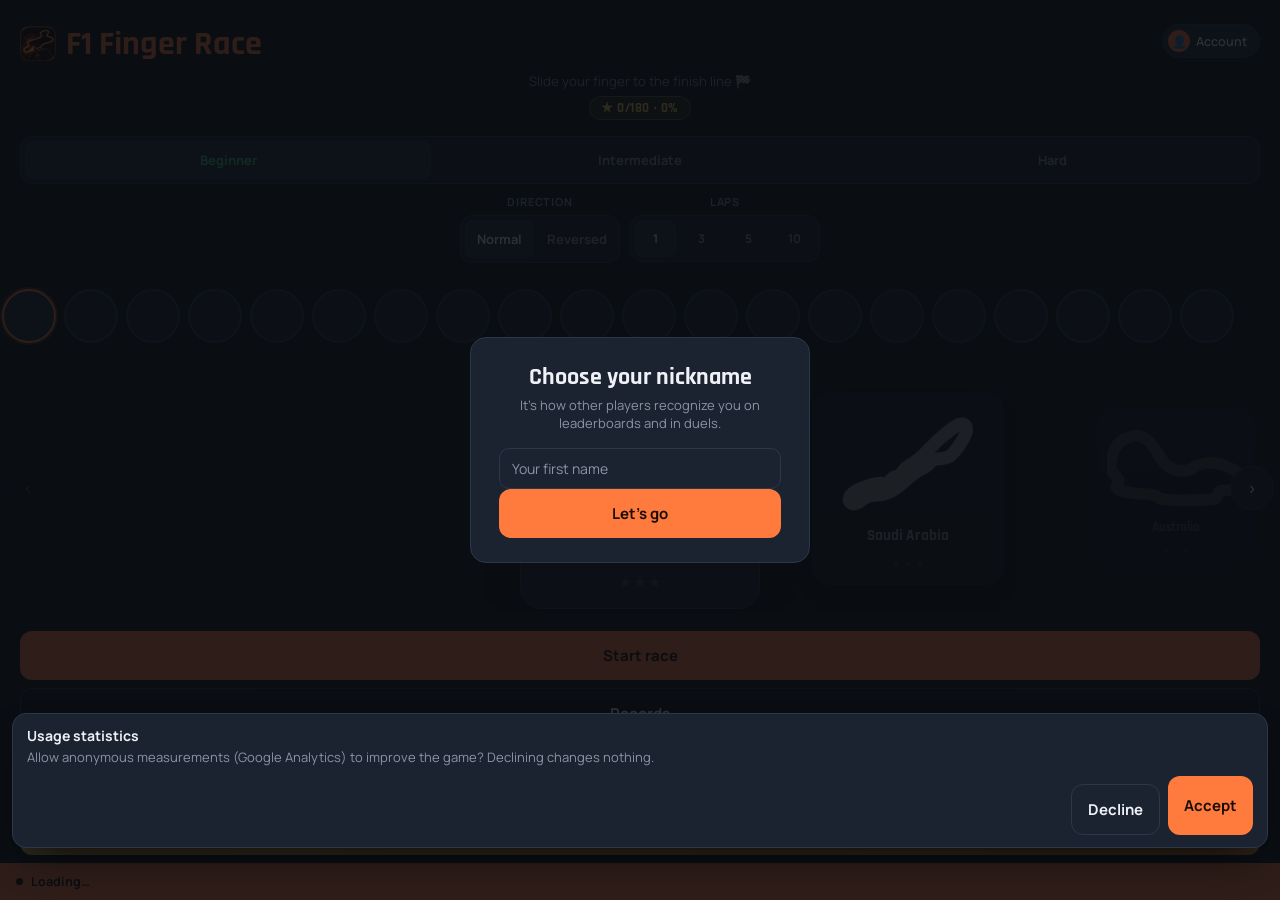
==== commit 02d14ed3: "Update BUILD_TAG and improve record notification logic" ====
--- a/index.html
+++ b/index.html
@@ -442,7 +442,7 @@
 
   // Étiquette de build : change à chaque envoi. Utile pour vérifier depuis F12 > Console que
   // le navigateur charge bien la dernière version du fichier, et pas une copie en cache.
-  const BUILD_TAG = '2026-09-05-features';
+  const BUILD_TAG = '2026-09-11-recordfix';
   console.log('[F1 Finger Race] build ' + BUILD_TAG);
 
   const PENALTY_SECONDS = 2;      // pénalité fixe par sortie de piste
@@ -636,7 +636,6 @@
     "save_pseudo_btn": "Enregistrer le pseudo",
     "pseudo_saved": "Pseudo enregistré !",
     "signout_btn": "Se déconnecter",
-    "name_prompt": "Ton prénom, pour le classement du défi ?",
     "auth_conn_unavailable": "Connexion indisponible (Firebase non chargé).",
     "auth_err_email_in_use": "Un compte existe déjà avec cet e-mail — essaie de te connecter plutôt.",
     "auth_err_invalid_email": "Adresse e-mail invalide.",
@@ -725,6 +724,8 @@
     "stars_earned": "Étoiles sur ce circuit : {n}/3",
     "result_offtrack_time": "Temps hors piste",
     "name_forbidden": "Ce pseudo n’est pas autorisé.",
+    "name_taken": "Ce pseudo est déjà pris par quelqu’un d’autre — choisis-en un autre.",
+    "name_taken_error": "Impossible de vérifier ce pseudo pour l’instant, réessaie.",
     "auth_fill_fields": "Renseigne ton e-mail et ton mot de passe.",
     "auth_need_name": "Choisis d’abord ton prénom ci-dessus.",
     "champions_title": "Meilleurs joueurs",
@@ -1389,6 +1390,11 @@
       if (!ev || !ev.cid) return;
       const rk = raceKeyFor(ev.cid, ev.diff, ev.dir, ev.laps);
       if (!held[rk]) return;
+      // C'est encore NOUS qui détenons ce record après cet évènement (on vient de battre notre
+      // propre temps) : rien à annoncer, on ne s'est rien "repris" à soi-même. Sans cette
+      // vérification, battre son propre record déclenchait la notification "on t'a repris ton
+      // record" avec... son propre nom, faute de pouvoir distinguer les deux cas.
+      if (ev.key && playerRunKeys().indexOf(ev.key) !== -1) return;
       const country = COUNTRIES.find(function (c) { return c.id === ev.cid; });
       const circuit = country ? countryName(country) : ev.cid;
       forgetHeldRecord(rk);   // il ne nous appartient plus : on ne préviendra pas deux fois
@@ -1451,6 +1457,11 @@
           playVictoryFanfare();
           db.collection(RECORD_EVENTS_COL).add({
             cid: cid, diff: diff, dir: dir, laps: laps, name: name, time: time,
+            // Indispensable pour checkRecordsLost() : sans ça, impossible de distinguer
+            // "quelqu'un d'autre m'a repris mon record" de "je viens de battre MON PROPRE
+            // record" — les deux cas déclenchaient la même notification "on t'a repris ton
+            // record", même quand le nouveau détenteur c'était encore soi-même.
+            key: currentRunKey(),
             margin: Math.round((prev.time - time) * 100) / 100,
             weekId: currentWeekId(),
             createdAt: firebase.firestore.FieldValue.serverTimestamp()
@@ -2264,6 +2275,65 @@
     return !FORBIDDEN_NAME_PARTS.some(function (w) { return n.indexOf(w.replace(/\s/g, '')) !== -1; });
   }
 
+  // ---------------- Pseudo unique et réservé (invité ou compte) ----------------
+  // Julien : un pseudo doit être unique pour TOUT le monde (invités compris), pas seulement
+  // pour les comptes — "Schafu" ne peut être détenu que par une seule identité à la fois, quel
+  // que soit le circuit ou le classement où il apparaît. Une collection Firestore
+  // "usernames/<pseudo normalisé>" sert de registre : le premier à écrire un pseudo donné le
+  // réserve, personne d'autre ne peut l'écraser (voir la règle "allow update: if false"), et
+  // seul son détenteur peut le libérer. Sur un autre appareil, un invité repart avec une
+  // NOUVELLE clé locale (voir currentRunKey()) : il devra soit se connecter avec le compte qui
+  // a réservé ce pseudo, soit en choisir un autre — exactement ce que Julien voulait.
+  const RESERVED_PSEUDO_KEY = 'sur-la-corde:v2:reservedPseudo';
+
+  function normalizeUsername(name) {
+    // Insensible à la casse et aux accents : "Schafu" et "schafu" (ou "Schâfu") doivent entrer
+    // en collision, sinon la même personne pourrait se dupliquer par une simple variante.
+    return (name || '').trim().toLowerCase().normalize('NFD').replace(/[\u0300-\u036f]/g, '');
+  }
+
+  function myReservedPseudo() {
+    try { return JSON.parse(localStorage.getItem(RESERVED_PSEUDO_KEY) || 'null'); } catch (e) { return null; }
+  }
+
+  // Réserve "name" pour l'identité actuelle (currentRunKey() : uid si connecté, sinon clé
+  // invité). Résout si la réservation a réussi (ou nous appartenait déjà) ; rejette avec un
+  // message à afficher si le pseudo est déjà pris par quelqu'un d'autre.
+  function claimPseudo(name) {
+    if (!db) return Promise.resolve(true); // hors-ligne : impossible à vérifier, on laisse passer localement
+    const norm = normalizeUsername(name);
+    if (!norm) return Promise.reject(t('name_forbidden'));
+    const myKey = currentRunKey();
+    const prev = myReservedPseudo();
+    if (prev && prev.norm === norm) return Promise.resolve(true); // déjà le nôtre
+
+    const newRef = db.collection('usernames').doc(norm);
+    return db.runTransaction(function (tx) {
+      return tx.get(newRef).then(function (snap) {
+        if (snap.exists && snap.data().key !== myKey) {
+          const err = new Error('TAKEN'); err.taken = true; throw err;
+        }
+        // Toutes les lectures Firestore d'une transaction doivent précéder ses écritures : on
+        // lit l'éventuel ANCIEN pseudo réservé avant de programmer la moindre écriture.
+        const oldRef = (prev && prev.norm && prev.norm !== norm) ? db.collection('usernames').doc(prev.norm) : null;
+        const oldGet = oldRef ? tx.get(oldRef) : Promise.resolve(null);
+        return oldGet.then(function (oldSnap) {
+          // Libère l'ancien pseudo s'il nous appartenait encore (jamais s'il a depuis été
+          // repris par quelqu'un d'autre, ni s'il n'existait déjà plus).
+          if (oldSnap && oldSnap.exists && oldSnap.data().key === myKey) tx.delete(oldRef);
+          if (!snap.exists) tx.set(newRef, { key: myKey });
+        });
+      });
+    }).then(function () {
+      try { localStorage.setItem(RESERVED_PSEUDO_KEY, JSON.stringify({ norm: norm, name: name })); } catch (e) {}
+      return true;
+    }).catch(function (err) {
+      if (err && err.taken) throw t('name_taken');
+      console.error('Réservation du pseudo impossible', err);
+      throw t('name_taken_error');
+    });
+  }
+
   // ---------------- Menu / carousel ----------------
 
   function computeEffectiveWidth(country) {
@@ -3801,11 +3871,12 @@
     return tele;
   }
 
+  // Ne fait QUE vérifier qu'un pseudo a déjà été réservé (via claimPseudo, dans le panneau
+  // "Mon compte" ou la porte d'entrée) — ne lit plus le champ brut ni n'assigne playerName
+  // directement, sinon un texte tapé sans jamais passer par claimPseudo() pourrait s'infiltrer
+  // dans une course sans être réservé nulle part.
   function ensurePlayerName() {
-    const n = (playerNameInput.value || '').trim();
-    if (n && !isNameAllowed(n)) { showToast(t('name_forbidden')); return false; }
-    playerName = n;
-    return playerName.length > 0;
+    return !!(playerName && myReservedPseudo());
   }
 
   function flagPlayerNameNeeded() {
@@ -3818,22 +3889,14 @@
     setTimeout(() => { playerNameInput.style.borderColor = ''; }, 1500);
   }
 
+  // Retourne le pseudo déjà réservé du joueur, ou '' s'il n'en a pas encore — dans ce cas on
+  // ouvre le panneau "Mon compte" (flagPlayerNameNeeded) au lieu de proposer une boîte de
+  // dialogue native comme avant : ce raccourci laissait passer un nom qui n'était JAMAIS
+  // réservé dans "usernames", donc invisible du système d'unicité des pseudos.
   function ensureChallengeName() {
-    let name = (playerNameInput.value || playerName || '').trim();
-    if (!name) {
-      // .slice(0, 18) : les trois champs de saisie du pseudo ont un maxlength="18", mais cette
-      // boîte de dialogue native ne le respecte pas — un pseudo à rallonge saisi ici partait tel
-      // quel dans Firestore et cassait la mise en page des classements et des lignes de défi.
-      name = ((typeof window.prompt === 'function' && window.prompt(t('name_prompt'))) || '').trim().slice(0, 18);
-    }
-    if (name && !isNameAllowed(name)) { showToast(t('name_forbidden')); return ''; }
-    if (name) {
-      playerName = name;
-      playerNameInput.value = name;
-      try { localStorage.setItem('sur-la-corde:playerName', name); } catch (e) {}
-      updateAccountChip();
-    }
-    return name;
+    if (playerName && myReservedPseudo()) return playerName;
+    flagPlayerNameNeeded();
+    return '';
   }
 
   // Valide la saisie de la porte d'entrée pseudo (voir le commentaire sur #pseudoGateOverlay) :
@@ -3853,11 +3916,20 @@
       setTimeout(() => { pseudoGateInput.style.borderColor = ''; }, 1500);
       return;
     }
-    playerName = name;
-    playerNameInput.value = name;
-    try { localStorage.setItem('sur-la-corde:playerName', name); } catch (e) {}
-    updateAccountChip();
-    pseudoGateOverlay.classList.remove('show');
+    pseudoGateConfirmBtn.disabled = true;
+    claimPseudo(name).then(function () {
+      pseudoGateConfirmBtn.disabled = false;
+      playerName = name;
+      playerNameInput.value = name;
+      try { localStorage.setItem('sur-la-corde:playerName', name); } catch (e) {}
+      updateAccountChip();
+      pseudoGateOverlay.classList.remove('show');
+    }).catch(function (msg) {
+      pseudoGateConfirmBtn.disabled = false;
+      showToast(msg);
+      pseudoGateInput.style.borderColor = 'var(--danger)';
+      setTimeout(() => { pseudoGateInput.style.borderColor = ''; }, 1500);
+    });
   }
 
   function updateAccountChip() {
@@ -3927,23 +3999,30 @@
     const name = (pseudoInput.value || '').trim();
     if (!name) return;
     if (!isNameAllowed(name)) { showToast(t('name_forbidden')); return; }
-    playerName = name;
-    playerNameInput.value = name;
-    try { localStorage.setItem('sur-la-corde:playerName', name); } catch (e) {}
-    updateAccountChip();
-    const user = auth && auth.currentUser;
-    if (user && typeof user.updateProfile === 'function') {
-      // Ne change que le profil Firebase (utilisé pour l'affichage dans le jeu) — pas le vrai
-      // compte Google, qui n'est jamais modifié.
-      user.updateProfile({ displayName: name }).then(renderAccountOverlay).catch(() => {});
-    } else {
-      renderAccountOverlay();
-    }
-    if (savePseudoBtn) {
-      const original = savePseudoBtn.textContent;
-      savePseudoBtn.textContent = t('pseudo_saved');
-      setTimeout(() => { savePseudoBtn.textContent = original; }, 1500);
-    }
+    if (savePseudoBtn) savePseudoBtn.disabled = true;
+    claimPseudo(name).then(function () {
+      if (savePseudoBtn) savePseudoBtn.disabled = false;
+      playerName = name;
+      playerNameInput.value = name;
+      try { localStorage.setItem('sur-la-corde:playerName', name); } catch (e) {}
+      updateAccountChip();
+      const user = auth && auth.currentUser;
+      if (user && typeof user.updateProfile === 'function') {
+        // Ne change que le profil Firebase (utilisé pour l'affichage dans le jeu) — pas le vrai
+        // compte Google, qui n'est jamais modifié.
+        user.updateProfile({ displayName: name }).then(renderAccountOverlay).catch(() => {});
+      } else {
+        renderAccountOverlay();
+      }
+      if (savePseudoBtn) {
+        const original = savePseudoBtn.textContent;
+        savePseudoBtn.textContent = t('pseudo_saved');
+        setTimeout(() => { savePseudoBtn.textContent = original; }, 1500);
+      }
+    }).catch(function (msg) {
+      if (savePseudoBtn) savePseudoBtn.disabled = false;
+      showToast(msg);
+    });
   }
 
   function syncSegUI() {
@@ -4970,34 +5049,46 @@
   // d'entrée ne se rouvrant qu'au démarrage suivant, toutes les courses repartaient ensuite
   // sous le nom de repli sans que rien ne l'explique. On refuse donc les deux cas, et on
   // conserve le pseudo précédent plutôt que de le perdre.
+  // Retourne une Promise<boolean> (et non plus un booléen simple) : changer de pseudo passe
+  // maintenant par claimPseudo(), qui vérifie en ligne que personne d'autre ne le détient déjà.
   function commitPlayerNameFromInput() {
     const n = (playerNameInput.value || '').trim();
     if (!n) {
       // Champ vidé : on ne touche à rien et on remet le pseudo connu dans le champ.
-      if (playerName) { playerNameInput.value = playerName; return true; }
-      return false;   // aucun pseudo connu non plus : il faut vraiment en saisir un
+      if (playerName) { playerNameInput.value = playerName; return Promise.resolve(true); }
+      return Promise.resolve(false);   // aucun pseudo connu non plus : il faut vraiment en saisir un
     }
     if (!isNameAllowed(n)) {
       showToast(t('name_forbidden'));
       playerNameInput.value = playerName;   // on rend le champ à son dernier état valide
+      return Promise.resolve(false);
+    }
+    if (n === playerName) return Promise.resolve(true); // rien n'a changé, pas besoin de re-réserver
+    return claimPseudo(n).then(function () {
+      playerName = n;
+      try { localStorage.setItem('sur-la-corde:playerName', playerName); } catch (e) {}
+      updateAccountChip();
+      return true;
+    }).catch(function (msg) {
+      showToast(msg);
+      playerNameInput.value = playerName;   // on rend le champ à son dernier état valide
       return false;
-    }
-    playerName = n;
-    try { localStorage.setItem('sur-la-corde:playerName', playerName); } catch (e) {}
-    updateAccountChip();
-    return true;
+    });
   }
 
   closeAccountBtn.addEventListener('click', () => {
-    // Un pseudo refusé (interdit, ou aucun pseudo du tout) garde le panneau ouvert : le joueur
-    // voit le toast et peut corriger, au lieu de repartir jouer sous un nom qui n'est pas le sien.
-    if (!commitPlayerNameFromInput()) {
-      playerNameInput.focus();
-      playerNameInput.style.borderColor = 'var(--danger)';
-      setTimeout(() => { playerNameInput.style.borderColor = ''; }, 1500);
-      return;
-    }
-    accountOverlay.classList.remove('show');
+    // Un pseudo refusé (interdit, déjà pris, ou aucun pseudo du tout) garde le panneau ouvert :
+    // le joueur voit le toast et peut corriger, au lieu de repartir jouer sous un nom qui n'est
+    // pas le sien.
+    commitPlayerNameFromInput().then(function (ok) {
+      if (!ok) {
+        playerNameInput.focus();
+        playerNameInput.style.borderColor = 'var(--danger)';
+        setTimeout(() => { playerNameInput.style.borderColor = ''; }, 1500);
+        return;
+      }
+      accountOverlay.classList.remove('show');
+    });
   });
   playerNameInput.addEventListener('change', () => { commitPlayerNameFromInput(); });
 
@@ -5095,12 +5186,22 @@
 
   if (auth) {
     auth.onAuthStateChanged(function (user) {
-      if (user && user.displayName) {
-        playerName = user.displayName;
-        playerNameInput.value = playerName;
-        try { localStorage.setItem('sur-la-corde:playerName', playerName); } catch (e) {}
-        // Un compte déjà connecté a forcément un pseudo (le sien) : inutile de lui demander à
-        // nouveau, même si la porte s'était affichée avant que Firebase ait confirmé la session.
+      if (user && user.displayName && !playerName) {
+        // Connexion sans aucun pseudo local déjà choisi (ni même comme invité juste avant) :
+        // on essaie SON nom Google comme point de départ, en best-effort — s'il est déjà pris
+        // par quelqu'un d'autre, on ne bloque surtout pas la connexion ; le joueur en choisira
+        // un autre au moment de jouer (ensurePlayerName / flagPlayerNameNeeded s'en chargent).
+        claimPseudo(user.displayName).then(function () {
+          playerName = user.displayName;
+          playerNameInput.value = playerName;
+          try { localStorage.setItem('sur-la-corde:playerName', playerName); } catch (e) {}
+          updateAccountChip();
+        }).catch(function () { /* déjà pris ou hors-ligne : le joueur en choisira un autre plus tard */ });
+      }
+      if (user) {
+        // Un compte déjà connecté a forcément un pseudo (le sien, ou celui qu'il avait déjà
+        // choisi comme invité) : inutile de lui redemander, même si la porte s'était affichée
+        // avant que Firebase ait confirmé la session.
         pseudoGateOverlay.classList.remove('show');
       }
       updateAccountChip();
@@ -5150,10 +5251,20 @@
     if (!isNameAllowed(name)) { showAccountAuthError(t('name_forbidden')); return; }
     showAccountAuthError('');
     auth.createUserWithEmailAndPassword(email, pass).then(cred => cred.user.updateProfile({ displayName: name })).then(() => {
-      playerName = name;
-      try { localStorage.setItem('sur-la-corde:playerName', name); } catch (e) {}
-      updateAccountChip();
-      renderAccountOverlay();
+      // Réservation APRÈS la création du compte : currentRunKey() reflète alors le nouvel uid
+      // permanent, pas la clé invité transitoire d'avant l'inscription.
+      return claimPseudo(name).then(function () {
+        playerName = name;
+        try { localStorage.setItem('sur-la-corde:playerName', name); } catch (e) {}
+        updateAccountChip();
+        renderAccountOverlay();
+      }).catch(function (msg) {
+        // Le compte est bien créé, mais ce pseudo précis est déjà pris par quelqu'un
+        // d'autre : on le signale sans annuler la création du compte pour autant — le
+        // joueur en choisira un différent depuis "Mon compte".
+        showAccountAuthError(msg);
+        renderAccountOverlay();
+      });
     }).catch(err => showAccountAuthError(authErrorMessage(err)));
   });
 
--- a/app.css
+++ b/app.css
@@ -1,4 +1,4 @@
-  :root {
+:root {
     --bg: #0e131a;
     --bg-soft: #141b25;
     --surface: #1b2330;
@@ -1462,10 +1462,23 @@
 /* ==================== Avis au joueur (accueil) + champions ==================== */
 
 /* Une seule carte visible ; les suivantes se devinent derrière, comme un jeu de cartes. */
+/* Avant : position:relative, intégré dans le flux de la page — un avis poussait tout le menu
+   vers le bas. Julien voulait un vrai popup flottant : position:fixed, ancré en bas de l'écran
+   au-dessus de la zone de sécurité (même logique que les autres éléments flottants de l'appli),
+   sans jamais déplacer le reste du contenu. pointer-events:none sur le conteneur (la zone vide
+   autour de la carte reste cliquable) et :auto sur la carte elle-même. */
 .notif-stack {
-  position: relative;
+  position: fixed;
+  left: 0;
+  right: 0;
+  bottom: calc(76px + env(safe-area-inset-bottom, 0px));
   padding: 0 20px;
-  margin: 10px 0 2px;
+  margin: 0;
+  z-index: 40;
+  pointer-events: none;
+  max-width: 480px;
+  margin-left: auto;
+  margin-right: auto;
 }
 .notif-stack[hidden] { display: none; }
 
@@ -1493,6 +1506,10 @@
   padding: 12px 34px 12px 14px;
   text-align: left;
   animation: notifIn 0.28s ease-out;
+  pointer-events: auto;
+  /* Popup flottant : une ombre nette pour le détacher visuellement du reste de la page,
+     puisqu'il n'est plus intégré au flux normal. */
+  box-shadow: 0 10px 28px rgba(0,0,0,0.35);
 }
 
 /* Compteur "+2 autres" en bas à droite de la carte du dessus. */
@@ -1511,7 +1528,7 @@
 .notif-card.alert { border-left-color: var(--danger); }
 
 @keyframes notifIn {
-  from { opacity: 0; transform: translateY(-6px); }
+  from { opacity: 0; transform: translateY(14px); }
   to { opacity: 1; transform: translateY(0); }
 }
 
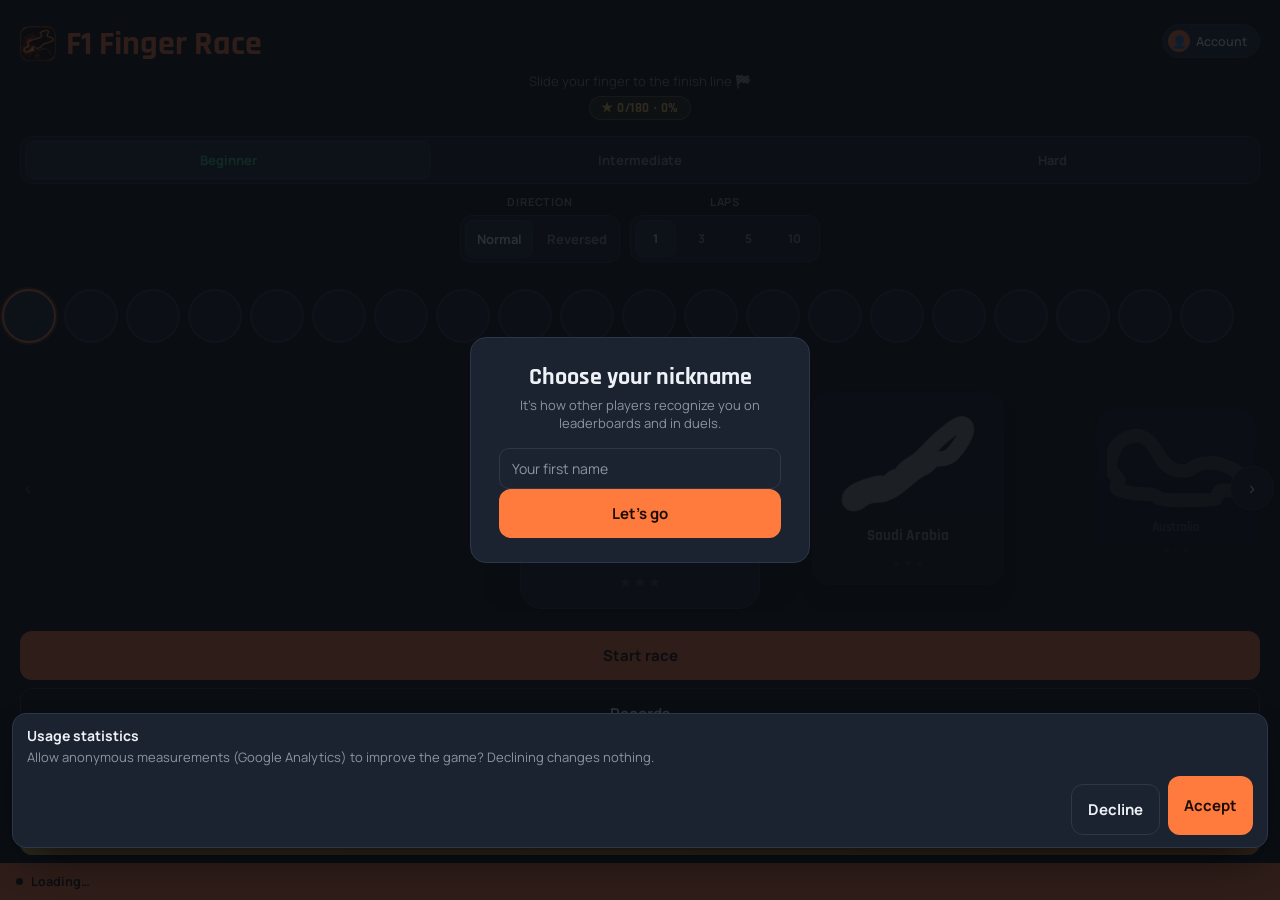
==== commit 0553a44f: "Update index.html" ====
--- a/index.html
+++ b/index.html
@@ -442,7 +442,7 @@
 
   // Étiquette de build : change à chaque envoi. Utile pour vérifier depuis F12 > Console que
   // le navigateur charge bien la dernière version du fichier, et pas une copie en cache.
-  const BUILD_TAG = '2026-09-11-recordfix';
+  const BUILD_TAG = '2026-10-21-pistes';
   console.log('[F1 Finger Race] build ' + BUILD_TAG);
 
   const PENALTY_SECONDS = 2;      // pénalité fixe par sortie de piste
@@ -816,9 +816,11 @@
   // Les libellés affichés ("Débutant"...) viennent de STRINGS via diffLabel(d) — voir plus haut —
   // pas d'un champ ici, pour rester traduisibles dans les 11 langues.
   const DIFFICULTIES = [
-    { id: 'debutant', factor: 1.45, icon: '🟢' },
-    { id: 'intermediaire', factor: 1.0, icon: '🟡' },
-    { id: 'difficile', factor: 0.6, icon: '🔴' }
+    // Pistes élargies (Julien, oct. 2026) : le mode difficile (0.6) était trop étroit.
+    // Ancien : 1.45 / 1.0 / 0.6 — l'écart entre niveaux reste net.
+    { id: 'debutant', factor: 1.7, icon: '🟢' },
+    { id: 'intermediaire', factor: 1.25, icon: '🟡' },
+    { id: 'difficile', factor: 0.9, icon: '🔴' }
   ];
 
   const COUNTRIES = [
@@ -1278,10 +1280,17 @@
       return (d && d.keys) ? d.keys : {};
     } catch (e) { return {}; }
   }
-  function rememberHeldRecord(rk) {
+  // On mémorise QUAND on a pris le record et avec QUEL temps : checkRecordsLost() ne doit
+  // compter comme "record perdu" qu'un évènement postérieur ET plus rapide que notre temps.
+  // Les anciennes entrées (simple horodatage numérique) restent lisibles via heldInfo().
+  function rememberHeldRecord(rk, time) {
     const keys = heldRecords();
-    keys[rk] = Date.now();
+    keys[rk] = { at: Date.now(), time: time };
     try { localStorage.setItem(HELD_RECORDS_KEY, JSON.stringify({ keys: keys })); } catch (e) {}
+  }
+  function heldInfo(v) {
+    if (typeof v === 'number') return { at: v, time: null };
+    return { at: (v && v.at) || 0, time: (v && typeof v.time === 'number') ? v.time : null };
   }
   function forgetHeldRecord(rk) {
     const keys = heldRecords();
@@ -1395,6 +1404,16 @@
       // vérification, battre son propre record déclenchait la notification "on t'a repris ton
       // record" avec... son propre nom, faute de pouvoir distinguer les deux cas.
       if (ev.key && playerRunKeys().indexOf(ev.key) !== -1) return;
+      // Le flux renvoie les 10 derniers évènements, y compris ceux ANTÉRIEURS à la prise de
+      // notre record (l'ancien détenteur qui nous l'avait pris avant qu'on le reprenne, ou nos
+      // propres anciens records écrits sans "key" par une version précédente de l'appli). Ces
+      // évènements-là ne disent pas qu'on a perdu le record : seul compte un temps plus rapide
+      // que le nôtre, posé après qu'on l'a pris.
+      const info = heldInfo(held[rk]);
+      if (info.time !== null && !(ev.time < info.time - 0.001)) return;
+      const evAt = (ev.createdAt && typeof ev.createdAt.toMillis === 'function') ? ev.createdAt.toMillis() : null;
+      if (evAt === null || evAt < info.at - 5000) return;   // marge de 5 s pour l'horloge locale
+      if (!ev.key && ev.name && ev.name === playerName) return; // ancien évènement à nous, sans clé
       const country = COUNTRIES.find(function (c) { return c.id === ev.cid; });
       const circuit = country ? countryName(country) : ev.cid;
       forgetHeldRecord(rk);   // il ne nous appartient plus : on ne préviendra pas deux fois
@@ -1469,7 +1488,7 @@
           // On note localement les réglages dont on détient le record : c'est ce qui permet de
           // prévenir le joueur quand quelqu'un le lui reprend, sans aucune lecture Firestore
           // supplémentaire (l'écoute des "records battus" du bandeau live tourne déjà).
-          rememberHeldRecord(rk);
+          rememberHeldRecord(rk, time);
           // Et on inscrit le détenteur dans le document UNIQUE et PERMANENT des champions : lu
           // en une seule lecture pour afficher le top 3 des joueurs qui détiennent le plus de
           // records EN CE MOMENT. Écrire sous la même clé "rk" écrase automatiquement l'ancien
@@ -2158,12 +2177,24 @@
   // tentative terminée par jour et par appareil, classement séparé (collection "daily").
   let dailyMode = null; // dayId de la tentative en cours, sinon null
   function dailyInfo() {
+    // L'ancien hachage (h*31 + c) ne brassait que les bits de poids faible : la difficulté et
+    // le sens restaient figés des semaines entières et les circuits défilaient dans l'ordre.
+    // On utilise un vrai mélange (FNV-1a + finaliseur murmur3), et la difficulté tourne par
+    // blocs de 3 jours : chaque bloc contient les 3 niveaux, dans un ordre tiré au sort.
     const dayId = parisDayId();
-    let h = 0;
-    for (let i = 0; i < dayId.length; i++) h = (h * 31 + dayId.charCodeAt(i)) >>> 0;
+    const dayNum = Math.floor(Date.UTC(+dayId.slice(0, 4), +dayId.slice(5, 7) - 1, +dayId.slice(8, 10)) / 86400000);
+    const mix = function (str) {
+      let h = 0x811c9dc5;
+      for (let i = 0; i < str.length; i++) { h ^= str.charCodeAt(i); h = Math.imul(h, 0x01000193); }
+      h ^= h >>> 16; h = Math.imul(h, 0x85ebca6b); h ^= h >>> 13; h = Math.imul(h, 0xc2b2ae35); h ^= h >>> 16;
+      return h >>> 0;
+    };
+    const h = mix('daily:' + dayId);
     const country = COUNTRIES[h % COUNTRIES.length];
-    const diff = DIFFICULTIES[(h >>> 8) % DIFFICULTIES.length].id;
-    const dir = ((h >>> 16) % 2) ? 'inverse' : 'normal';
+    const PERMS = [[0, 1, 2], [0, 2, 1], [1, 0, 2], [1, 2, 0], [2, 0, 1], [2, 1, 0]];
+    const perm = PERMS[mix('block:' + Math.floor(dayNum / 3)) % PERMS.length];
+    const diff = DIFFICULTIES[perm[dayNum % 3]].id;
+    const dir = (mix('dir:' + dayId) & 1) ? 'inverse' : 'normal';
     return { dayId: dayId, country: country, diff: diff, dir: dir, laps: 1 };
   }
   function dailyDoneKey(dayId) { return 'sur-la-corde:v2:daily:' + dayId; }
@@ -2338,7 +2369,7 @@
 
   function computeEffectiveWidth(country) {
     const diff = DIFFICULTIES.find(d => d.id === selectedDifficulty) || DIFFICULTIES[1];
-    return Math.max(22, Math.round(country.width * diff.factor));
+    return Math.max(28, Math.round(country.width * diff.factor));
   }
 
   function drawPreview(canvas, country) {
@@ -2676,7 +2707,7 @@
     menuIndex = COUNTRIES.indexOf(country);
     current = country;
     const diff = DIFFICULTIES.find(d => d.id === selectedDifficulty) || DIFFICULTIES[1];
-    effectiveWidth = Math.max(22, Math.round(country.width * diff.factor));
+    effectiveWidth = Math.max(28, Math.round(country.width * diff.factor));
     racePoints = computeRacePoints(country, selectedDirection);
     checkpoints = computeCheckpoints(racePoints);
     checkpointAnchors = checkpoints.map(idx => curveAnchor(racePoints, idx).pos);
@@ -4820,7 +4851,7 @@
     if (!country) { return false; }
     current = country;
     const diff = DIFFICULTIES.find(d => d.id === duel.diff) || DIFFICULTIES[1];
-    effectiveWidth = Math.max(22, Math.round(country.width * diff.factor));
+    effectiveWidth = Math.max(28, Math.round(country.width * diff.factor));
     racePoints = computeRacePoints(country, duel.dir);
     checkpoints = computeCheckpoints(racePoints);
     checkpointAnchors = checkpoints.map(idx => curveAnchor(racePoints, idx).pos);
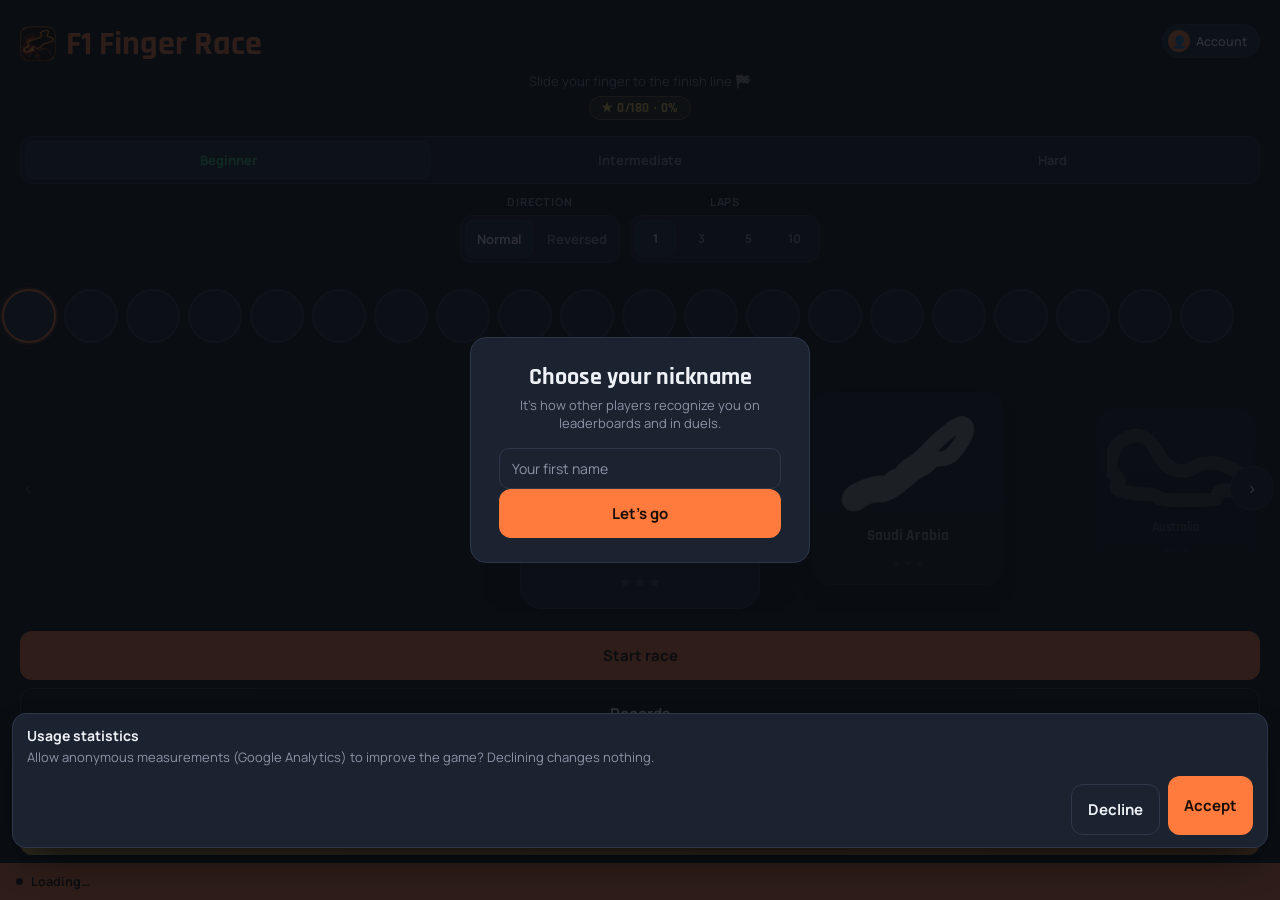
==== commit d6bff013: "Update index.html" ====
--- a/index.html
+++ b/index.html
@@ -259,7 +259,7 @@
             <button class="cta ghost small" id="duelResultReplayBtn" type="button" hidden data-i18n="duel_replay_btn">Revoir en fantôme</button>
           </div>
         </div>
-        <button class="cta ghost" id="challengeResultBtn" hidden data-i18n="challenge_result_btn">Défier un ami avec ce temps</button>
+        <button class="cta ghost" id="challengeResultBtn" hidden data-i18n="duel_create_friend">Défier un ami sur ce circuit</button>
         <div class="history-list" id="historyList" hidden></div>
         <button class="cta" id="retryBtn" data-i18n="retry_btn">Recommencer</button>
         <button class="cta ghost" id="menuBtn">Changer de circuit</button>
@@ -442,7 +442,7 @@
 
   // Étiquette de build : change à chaque envoi. Utile pour vérifier depuis F12 > Console que
   // le navigateur charge bien la dernière version du fichier, et pas une copie en cache.
-  const BUILD_TAG = '2026-10-21-pistes';
+  const BUILD_TAG = '2026-10-21-defi-arrivee';
   console.log('[F1 Finger Race] build ' + BUILD_TAG);
 
   const PENALTY_SECONDS = 2;      // pénalité fixe par sortie de piste
@@ -4641,7 +4641,10 @@
     }
   }
 
-  function startDuelInvite(country) {
+  // opts.autoLaunch : le créateur court immédiatement son unique essai (bouton de l'écran
+  // d'arrivée). Le lien n'est alors partagé qu'après la course, depuis le panneau résultat.
+  function startDuelInvite(country, opts) {
+    const autoLaunch = !!(opts && opts.autoLaunch);
     // Crée un nouveau défi PRIVÉ (document Firestore dans "duels", encore aucun temps posé) et
     // partage le lien — qui ne contient que l'identifiant du document, pas les données de la
     // course. Seul quelqu'un qui reçoit ce lien peut le relever (la collection "duels" refuse
@@ -4656,6 +4659,13 @@
       createdAt: firebase.firestore.FieldValue.serverTimestamp(),
       runs: {}
     }).then(function () {
+      if (autoLaunch) {
+        applyDuelSnapshot(ref.id, { cid: country.id, diff: selectedDifficulty, dir: selectedDirection, laps: selectedLaps, runs: {} }, false);
+        watchDuel(ref.id, false);
+        startDuelRace();
+        if (opts.onDone) opts.onDone();
+        return;
+      }
       watchDuel(ref.id, false);
       renderDuelScreen();
       shareCurrentDuelLink({ id: ref.id, public: false }, duelCopyBtn, duelLinkFallback, duelLinkInput);
@@ -4664,6 +4674,7 @@
       }
     }).catch(function (err) {
       console.error(err);
+      if (opts && opts.onDone) opts.onDone();
       alert(t('duel_create_fail', { error: err.message }));
     });
   }
@@ -5053,11 +5064,14 @@
   replayCloseBtn.addEventListener('click', closeReplay);
   replayAgainBtn.addEventListener('click', () => { if (lastReplayDuel) startGhostReplay(lastReplayDuel); });
 
+  // Avant : "Défier un ami avec ce temps" envoyait le meilleur de plusieurs essais, alors que
+  // l'ami n'en a qu'un. Désormais on crée un défi neuf sur ce circuit/réglages et on lance
+  // directement l'unique essai du créateur — les deux joueurs partent à égalité.
   challengeResultBtn.addEventListener('click', () => {
-    const name = ensureChallengeName();
-    if (!name || !lastResult) return;
-    addRunToActiveDuel(name, lastResult);
-    challengeResultBtn.hidden = true;
+    if (!current || challengeResultBtn.disabled) return;
+    if (!ensurePlayerName()) { flagPlayerNameNeeded(); return; }
+    challengeResultBtn.disabled = true;
+    startDuelInvite(current, { autoLaunch: true, onDone: function () { challengeResultBtn.disabled = false; } });
   });
   duelResultCopyBtn.addEventListener('click', () => shareCurrentDuelLink(activeDuel, duelResultCopyBtn, null, null));
   duelResultReplayBtn.addEventListener('click', () => {
--- a/app.css
+++ b/app.css
@@ -328,6 +328,10 @@
     line-height: 1;
     transform: translateY(-0.05em);
   }
+
+  /* Le bouton principal n'a pas de marge haute (seuls les .ghost en ont une) : il venait se
+     coller aux boutons "Se connecter" / "Créer un compte". */
+  #closeAccountBtn { margin-top: 18px; }
 
   .account-privacy-link {
     display: block;
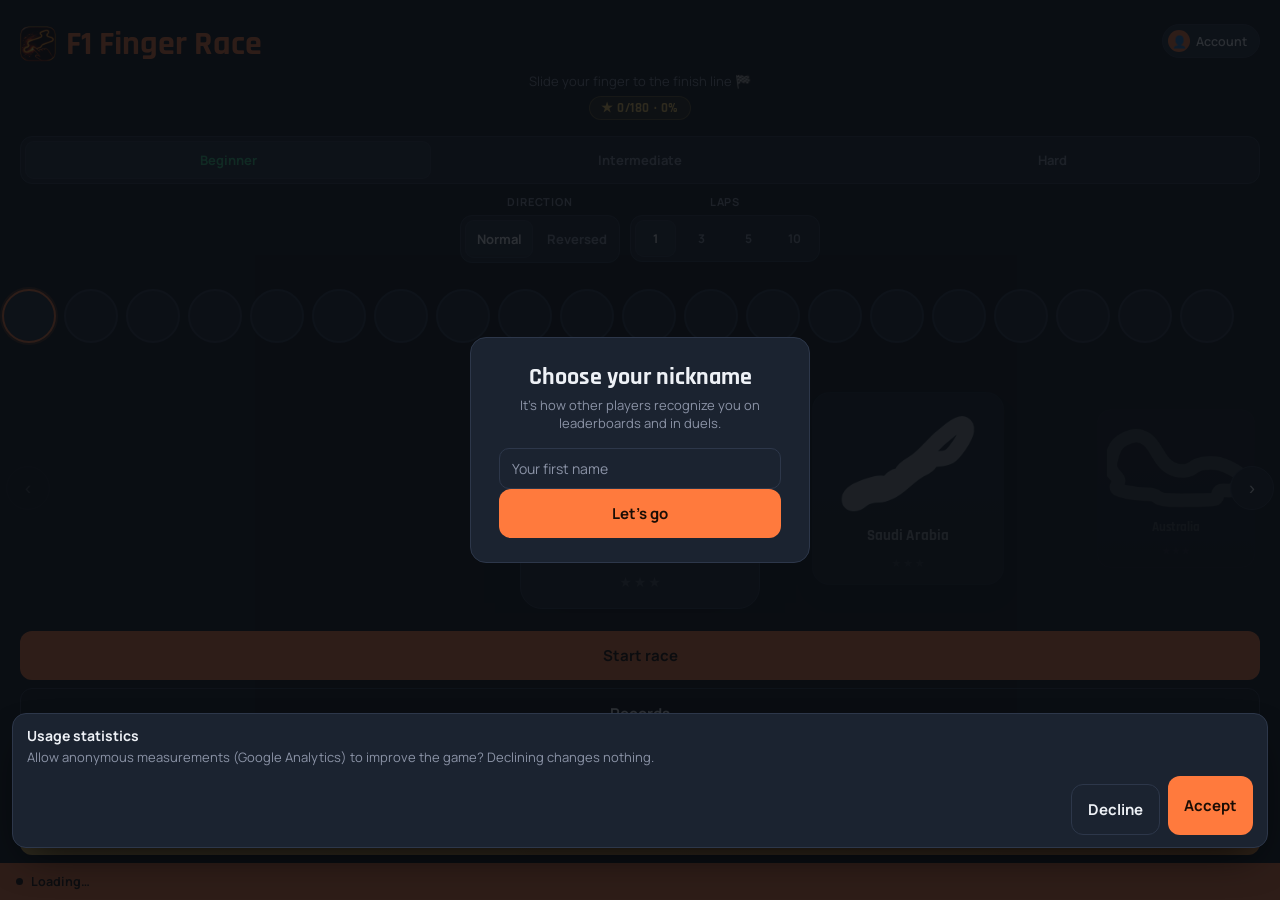
==== commit dbd79d9f: "Add files via upload" ====
--- a/index.html
+++ b/index.html
@@ -442,7 +442,7 @@
 
   // Étiquette de build : change à chaque envoi. Utile pour vérifier depuis F12 > Console que
   // le navigateur charge bien la dernière version du fichier, et pas une copie en cache.
-  const BUILD_TAG = '2026-10-21-defi-arrivee';
+  const BUILD_TAG = '2026-10-21-envoi-defi';
   console.log('[F1 Finger Race] build ' + BUILD_TAG);
 
   const PENALTY_SECONDS = 2;      // pénalité fixe par sortie de piste
@@ -676,6 +676,7 @@
     "duel_public_none_scope_all": " pour l’instant",
     "duel_public_none_scope_circuit": " sur ce circuit pour l’instant",
     "duel_share_result_btn": "Partager le résultat",
+    "duel_send_friend_btn": "📤 Envoyer le défi à un ami",
     "country_bahrein": "Bahreïn",
     "country_arabie_saoudite": "Arabie saoudite",
     "country_australie": "Australie",
@@ -4558,6 +4559,14 @@
     const runs = activeDuel.runs || [];
     const mine = runs.find(isMyRun);
     const others = runs.filter(function (r) { return !isMyRun(r); });
+    // Défi tout juste créé (seul notre temps) : il reste à choisir à qui l'envoyer. Le bouton
+    // de partage devient l'action principale et ouvre le partage natif (WhatsApp, SMS...) —
+    // au tap seulement, les navigateurs refusant navigator.share sans geste de l'utilisateur.
+    const awaitingFriend = !!mine && !others.length;
+    duelResultCopyBtn.classList.toggle('ghost', !awaitingFriend);
+    duelResultCopyBtn.classList.toggle('small', !awaitingFriend);
+    duelResultCopyBtn.textContent = t(awaitingFriend ? 'duel_send_friend_btn' : 'duel_share_result_btn');
+    delete duelResultCopyBtn.dataset.label;   // sinon shareCurrentDuelLink restaurerait l'ancien libellé
     if (!mine) { verdict.hidden = true; return; }
     verdict.hidden = false;
     if (!others.length) {
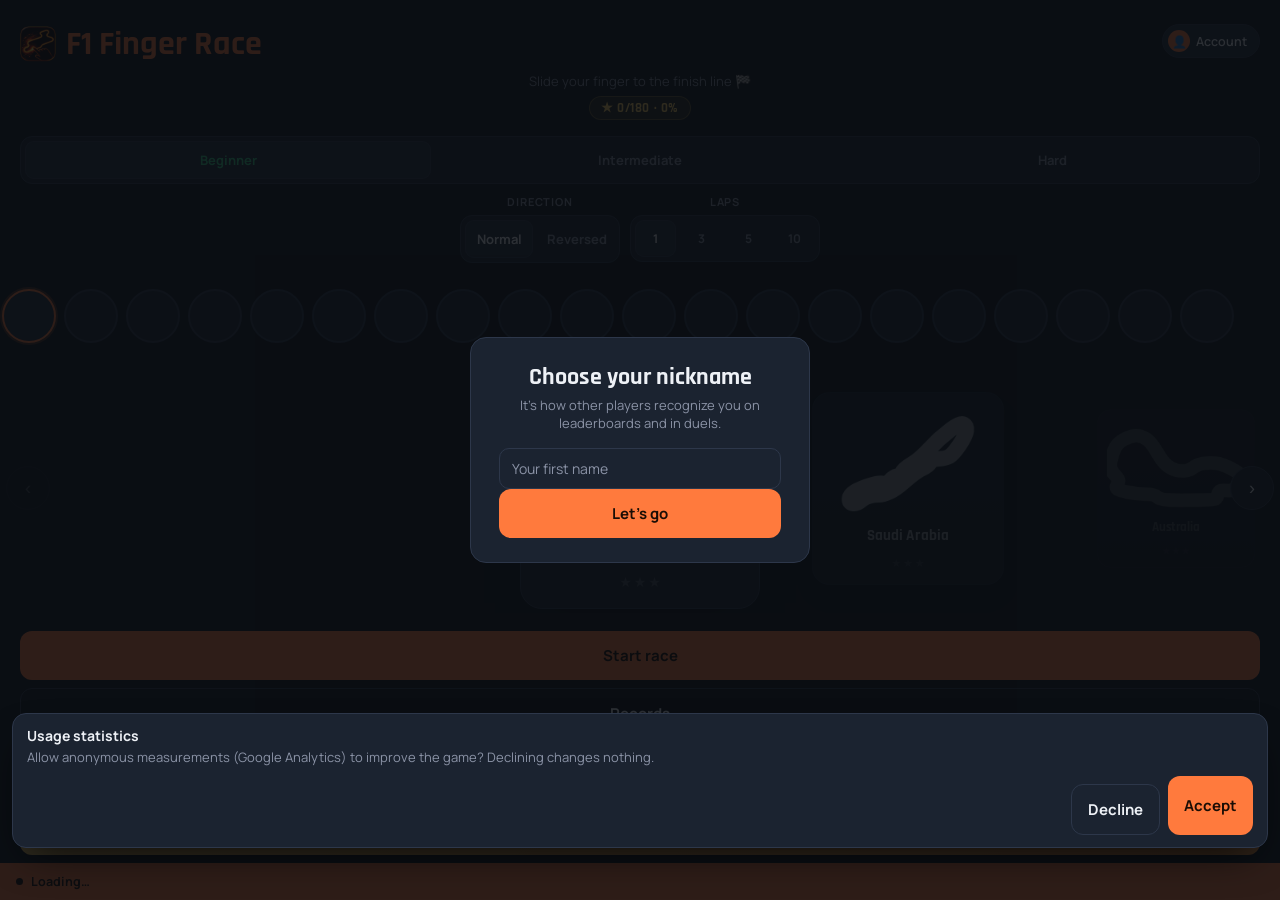
==== commit c72ac26a: "Add files via upload" ====
--- a/index.html
+++ b/index.html
@@ -442,7 +442,7 @@
 
   // Étiquette de build : change à chaque envoi. Utile pour vérifier depuis F12 > Console que
   // le navigateur charge bien la dernière version du fichier, et pas une copie en cache.
-  const BUILD_TAG = '2026-10-21-envoi-defi';
+  const BUILD_TAG = '2026-10-21-lien-defi';
   console.log('[F1 Finger Race] build ' + BUILD_TAG);
 
   const PENALTY_SECONDS = 2;      // pénalité fixe par sortie de piste
@@ -1913,6 +1913,23 @@
     };
     if (!screenDuel.hidden) renderDuelScreen();
     if (!screenRace.hidden) renderDuelResultPanel();
+    tryAutoLaunchPendingDuel();
+  }
+
+  // Lien de défi reçu : on veut atterrir DIRECTEMENT dans la course, pas sur l'écran Défis.
+  // Le lancement attend que tout soit prêt — données du défi arrivées (onSnapshot), pseudo
+  // choisi (la porte d'entrée pseudo s'affiche au premier lancement sur un nouvel appareil ou
+  // navigateur) — puis part une seule fois. Si le joueur a déjà couru ce défi, on reste sur
+  // l'écran Défis pour qu'il voie le résultat.
+  let pendingDuelLaunchId = null;
+  function tryAutoLaunchPendingDuel() {
+    if (!pendingDuelLaunchId || !activeDuel || activeDuel.id !== pendingDuelLaunchId || !activeDuel.cid) return;
+    if (pseudoGateOverlay.classList.contains('show') || !playerName) return;   // relancé à la validation du pseudo
+    if (!screenRace.hidden) return;                                            // une course est déjà en cours
+    pendingDuelLaunchId = null;
+    if (playerHasRunDuel(activeDuel)) { if (screenDuel.hidden) showDuelScreen(); return; }
+    if (isDuelComplete(activeDuel)) { if (screenDuel.hidden) showDuelScreen(); return; }
+    startDuelRace();
   }
 
   function watchDuel(id, isPublic) {
@@ -3956,6 +3973,7 @@
       try { localStorage.setItem('sur-la-corde:playerName', name); } catch (e) {}
       updateAccountChip();
       pseudoGateOverlay.classList.remove('show');
+      tryAutoLaunchPendingDuel();   // un lien de défi attendait le pseudo
     }).catch(function (msg) {
       pseudoGateConfirmBtn.disabled = false;
       showToast(msg);
@@ -4597,6 +4615,7 @@
     }
     // Un ami qui ouvre un lien de défi arrive directement sur l'écran Défis, pas sur le menu.
     activeDuel = { id: parsed.id, cid: null, diff: null, dir: null, laps: null, public: parsed.isPublic, runs: [] };
+    pendingDuelLaunchId = parsed.id;
     watchDuel(parsed.id, parsed.isPublic);
     showDuelScreen();
   }
@@ -5250,6 +5269,7 @@
           playerNameInput.value = playerName;
           try { localStorage.setItem('sur-la-corde:playerName', playerName); } catch (e) {}
           updateAccountChip();
+          tryAutoLaunchPendingDuel();
         }).catch(function () { /* déjà pris ou hors-ligne : le joueur en choisira un autre plus tard */ });
       }
       if (user) {
@@ -5257,6 +5277,7 @@
         // choisi comme invité) : inutile de lui redemander, même si la porte s'était affichée
         // avant que Firebase ait confirmé la session.
         pseudoGateOverlay.classList.remove('show');
+        tryAutoLaunchPendingDuel();
       }
       updateAccountChip();
       renderAccountOverlay();
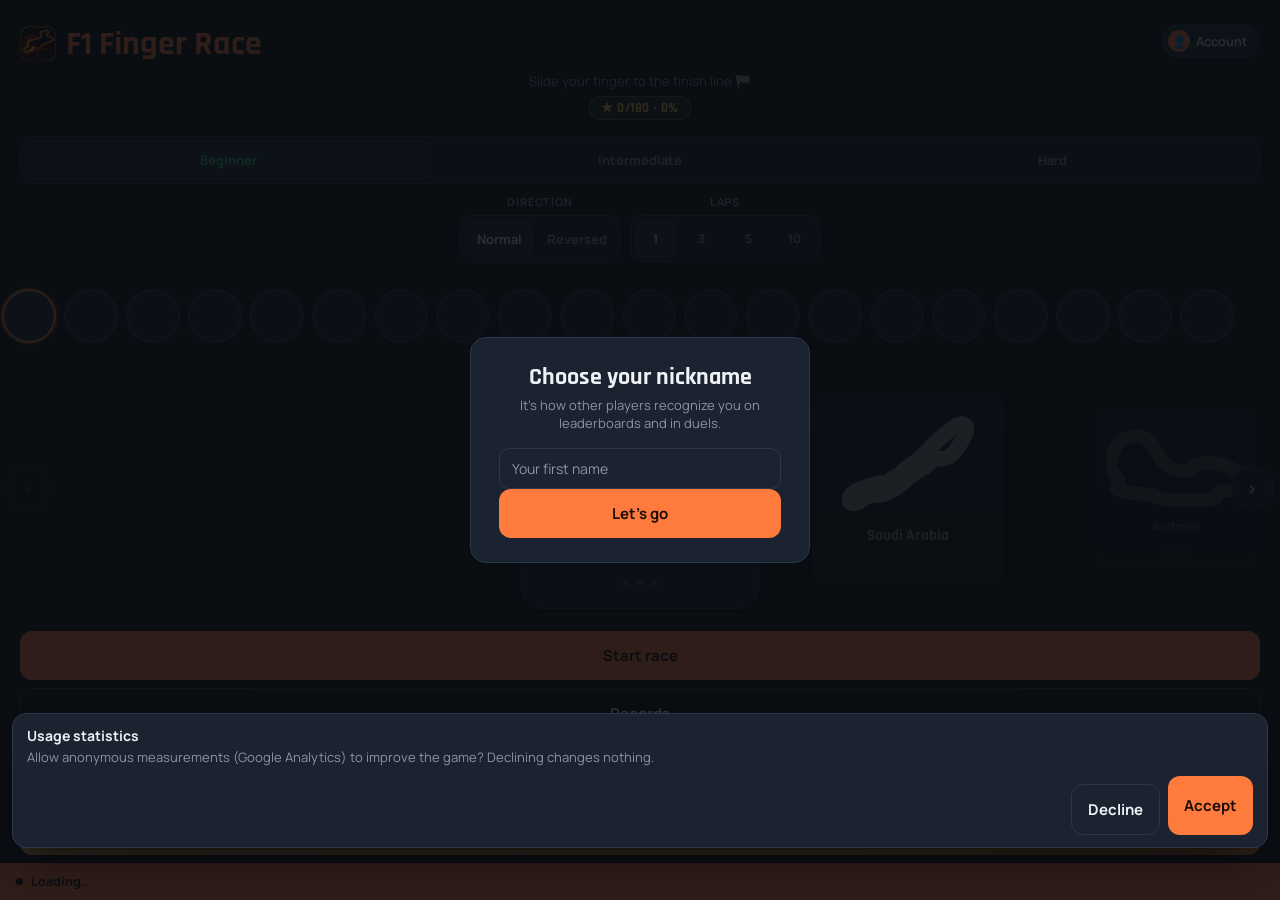
==== commit 33094737: "Duel share links always use the canonical GitHub Pages URL (not itch.io iframe) Co-Authored-By: Clau" ====
--- a/index.html
+++ b/index.html
@@ -442,7 +442,7 @@
 
   // Étiquette de build : change à chaque envoi. Utile pour vérifier depuis F12 > Console que
   // le navigateur charge bien la dernière version du fichier, et pas une copie en cache.
-  const BUILD_TAG = '2026-10-21-lien-defi';
+  const BUILD_TAG = '2026-10-21-lien-canonique';
   console.log('[F1 Finger Race] build ' + BUILD_TAG);
 
   const PENALTY_SECONDS = 2;      // pénalité fixe par sortie de piste
@@ -1863,9 +1863,16 @@
 
   function duelDocRef(id, isPublic) { return db.collection(duelCollectionName(isPublic)).doc(id); }
 
+  // Le lien partagé pointe TOUJOURS vers l'adresse officielle (GitHub Pages, celle qu'ouvre
+  // l'appli Play Store), jamais vers l'adresse courante : joué depuis itch.io, le jeu tourne
+  // dans une iframe hébergée sur le CDN d'itch (html-classic.itch.zone/...), et le lien
+  // envoyait l'ami vers cette copie-là au lieu du vrai jeu. Seul le développement local garde
+  // l'adresse courante, pour pouvoir tester les liens.
+  const CANONICAL_URL = 'https://julien67890.github.io/F1-Finger-Race/';
   function buildDuelShareUrl(id, isPublic) {
-    return window.location.origin + window.location.pathname + window.location.search +
-      (isPublic ? '#pdefi=' : '#duel=') + id;
+    const local = /^(localhost|127\.0\.0\.1|\[::1\])$/.test(window.location.hostname);
+    const base = local ? (window.location.origin + window.location.pathname) : CANONICAL_URL;
+    return base + (isPublic ? '#pdefi=' : '#duel=') + id;
   }
 
   function parseDuelIdFromHash() {
